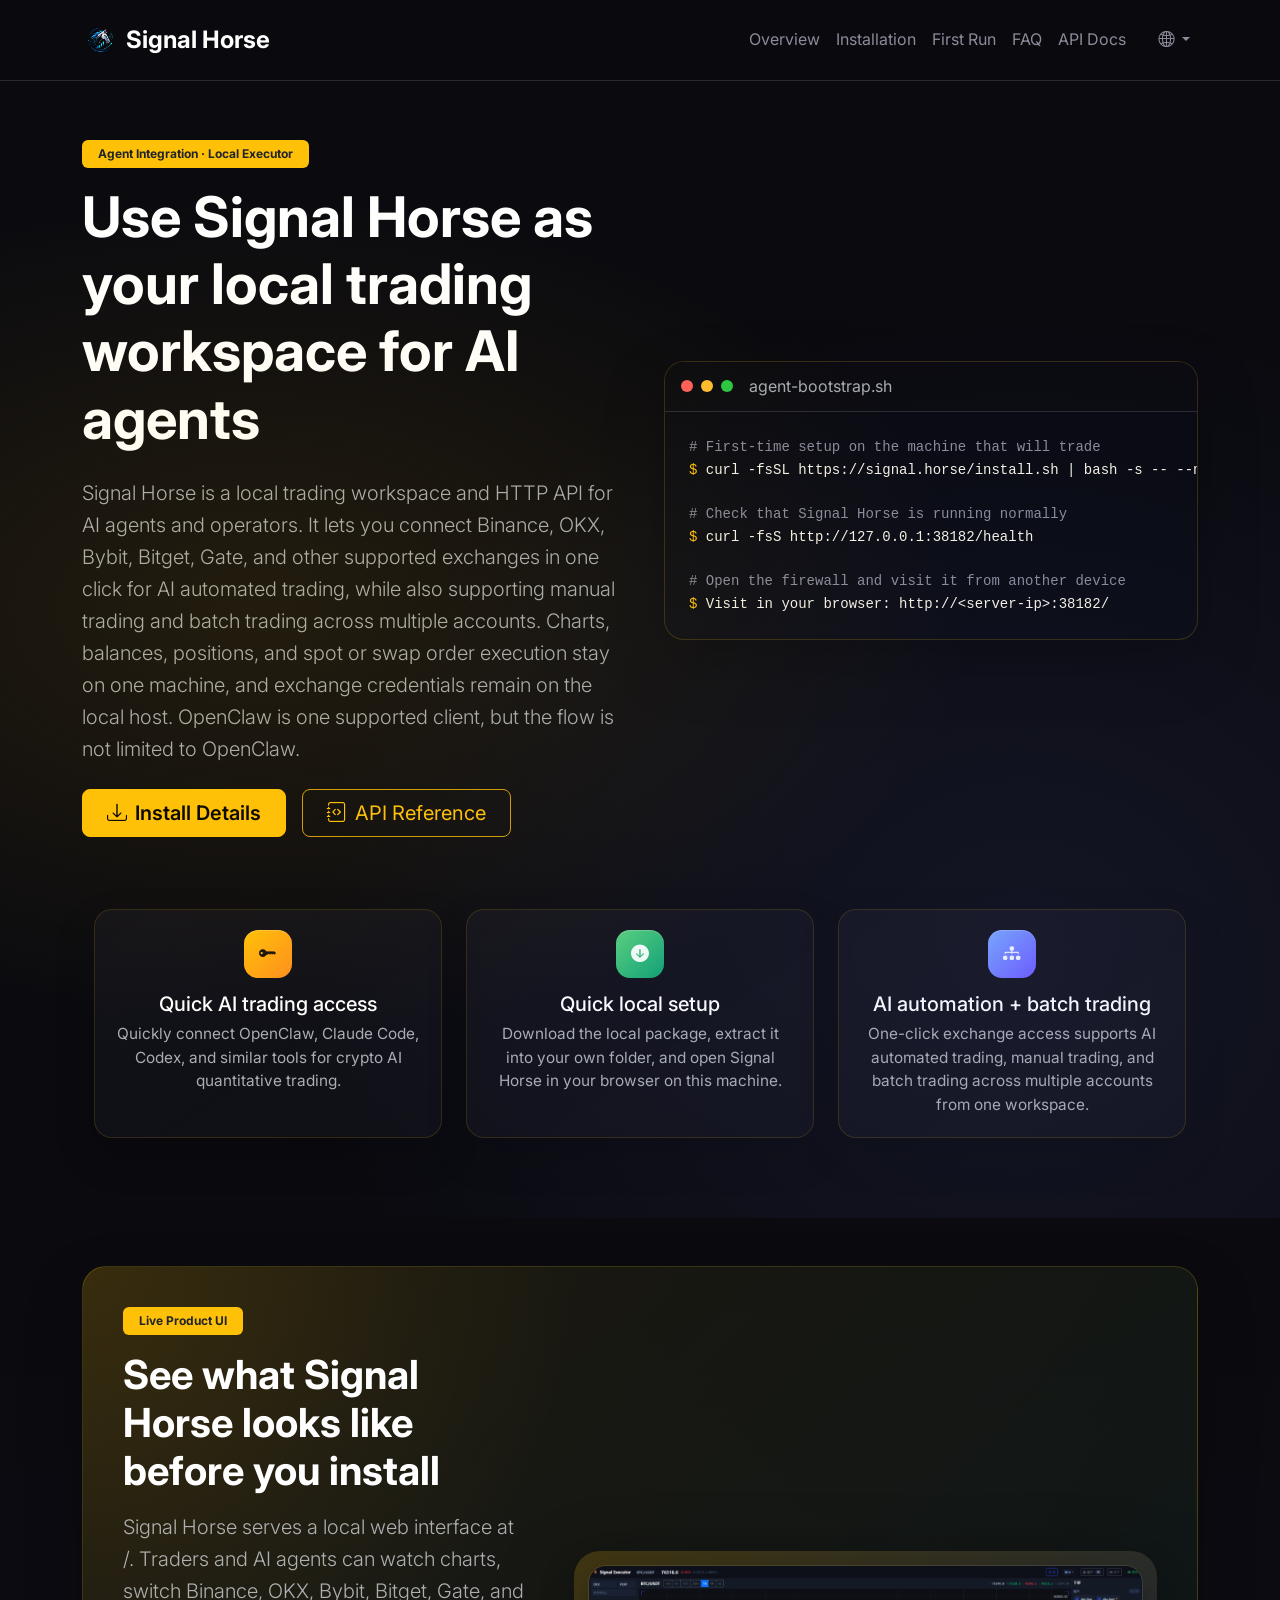
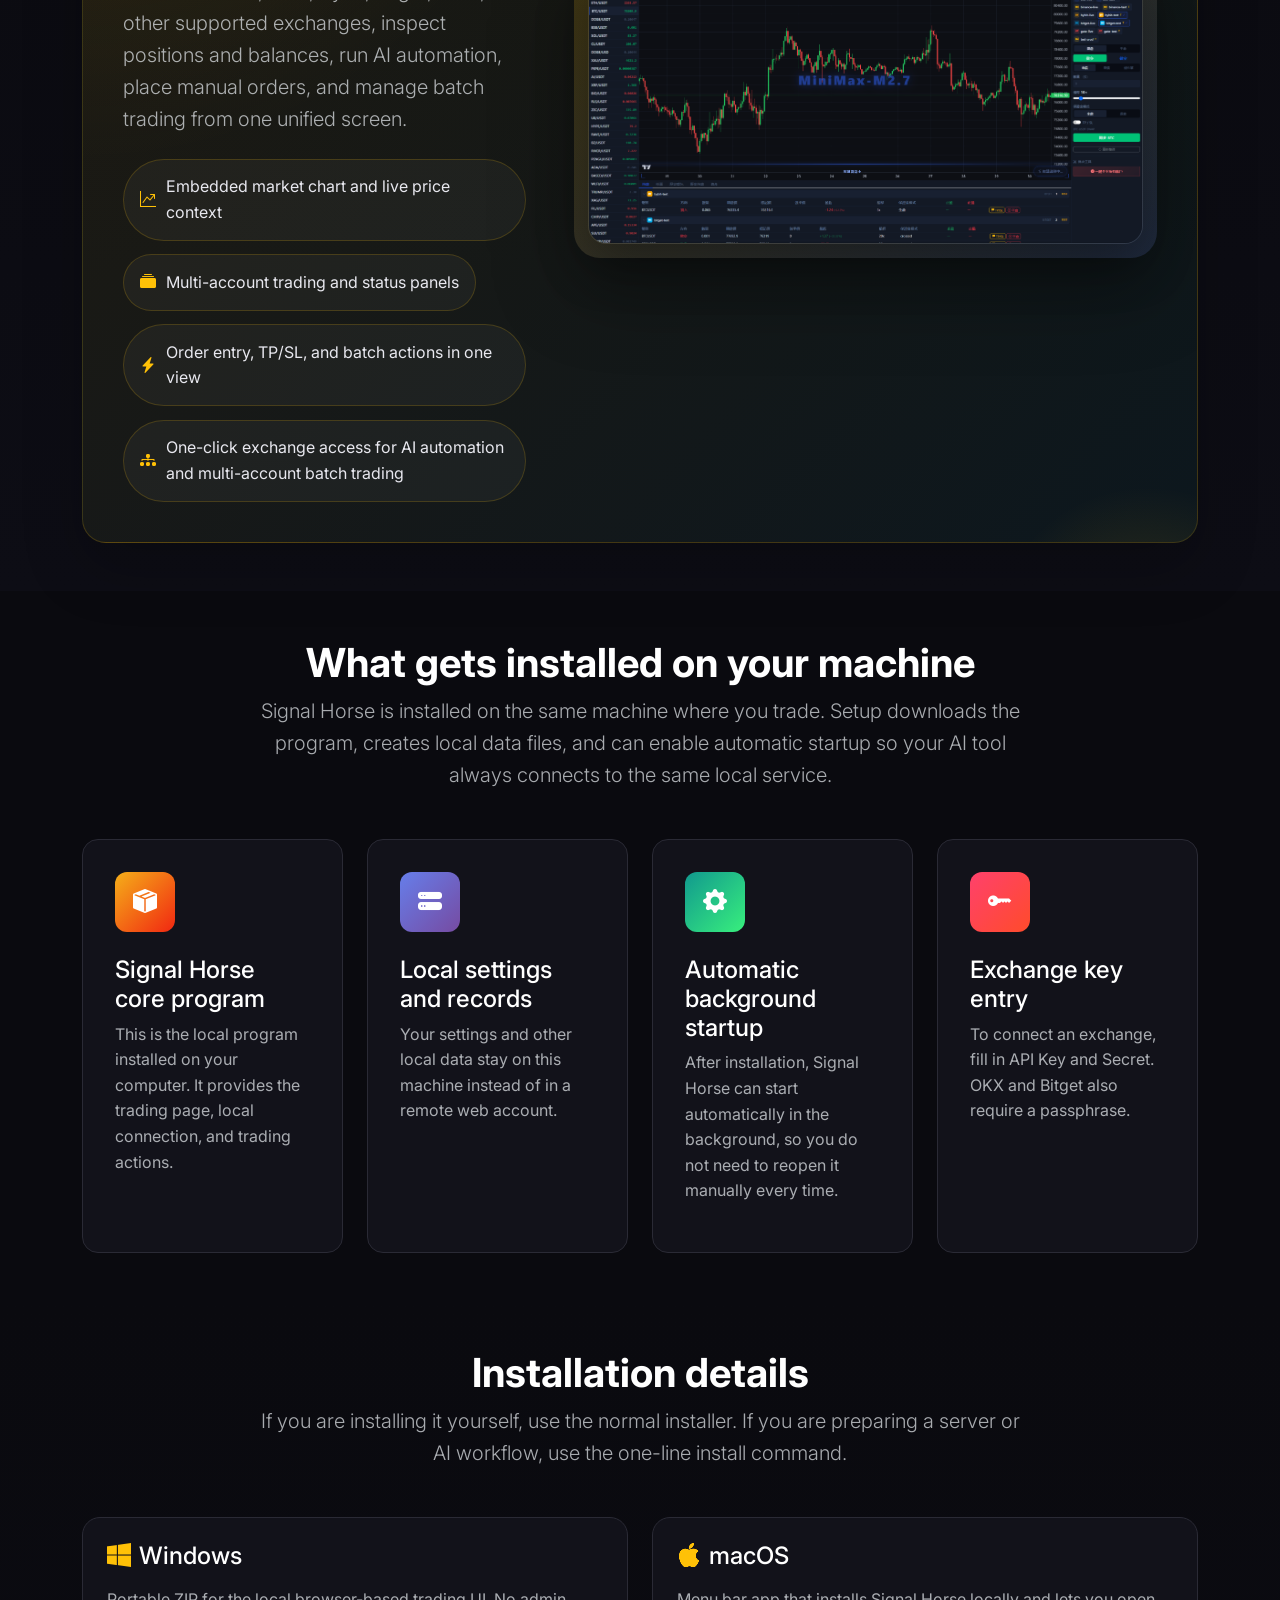
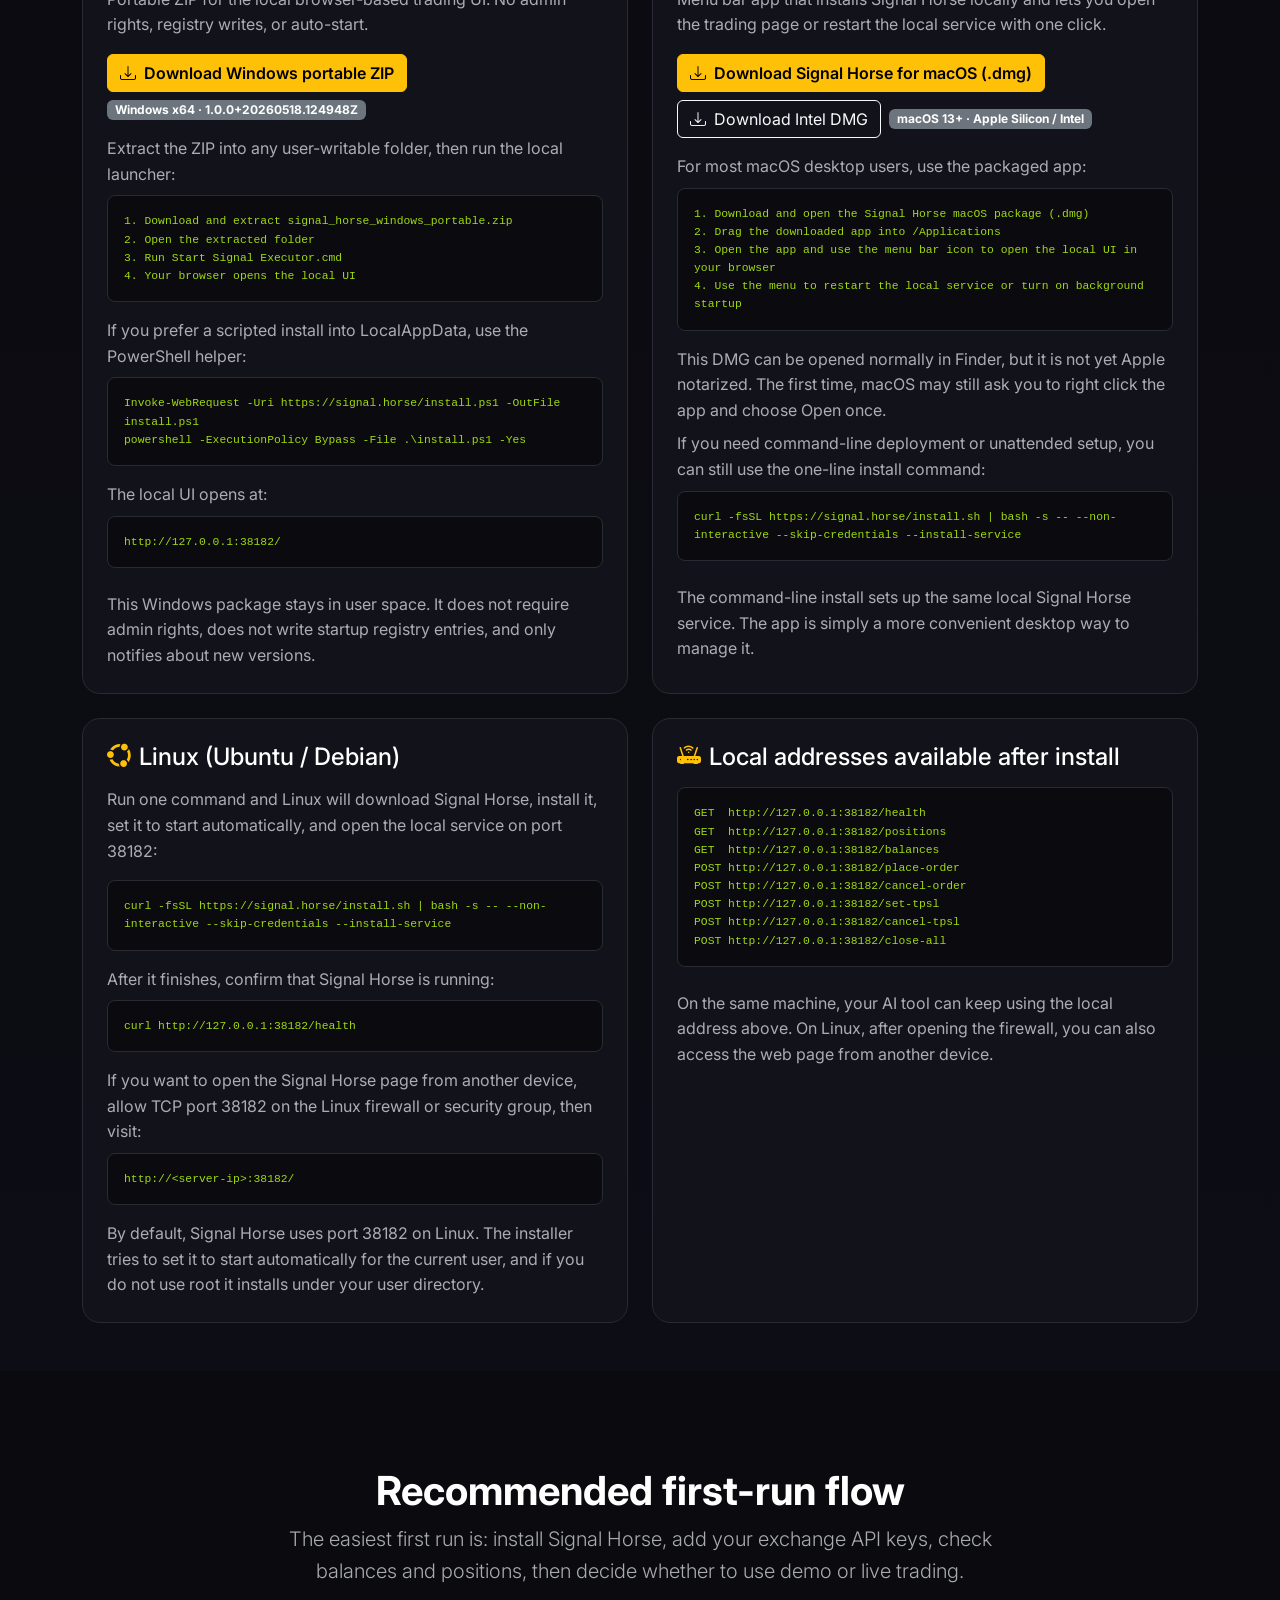
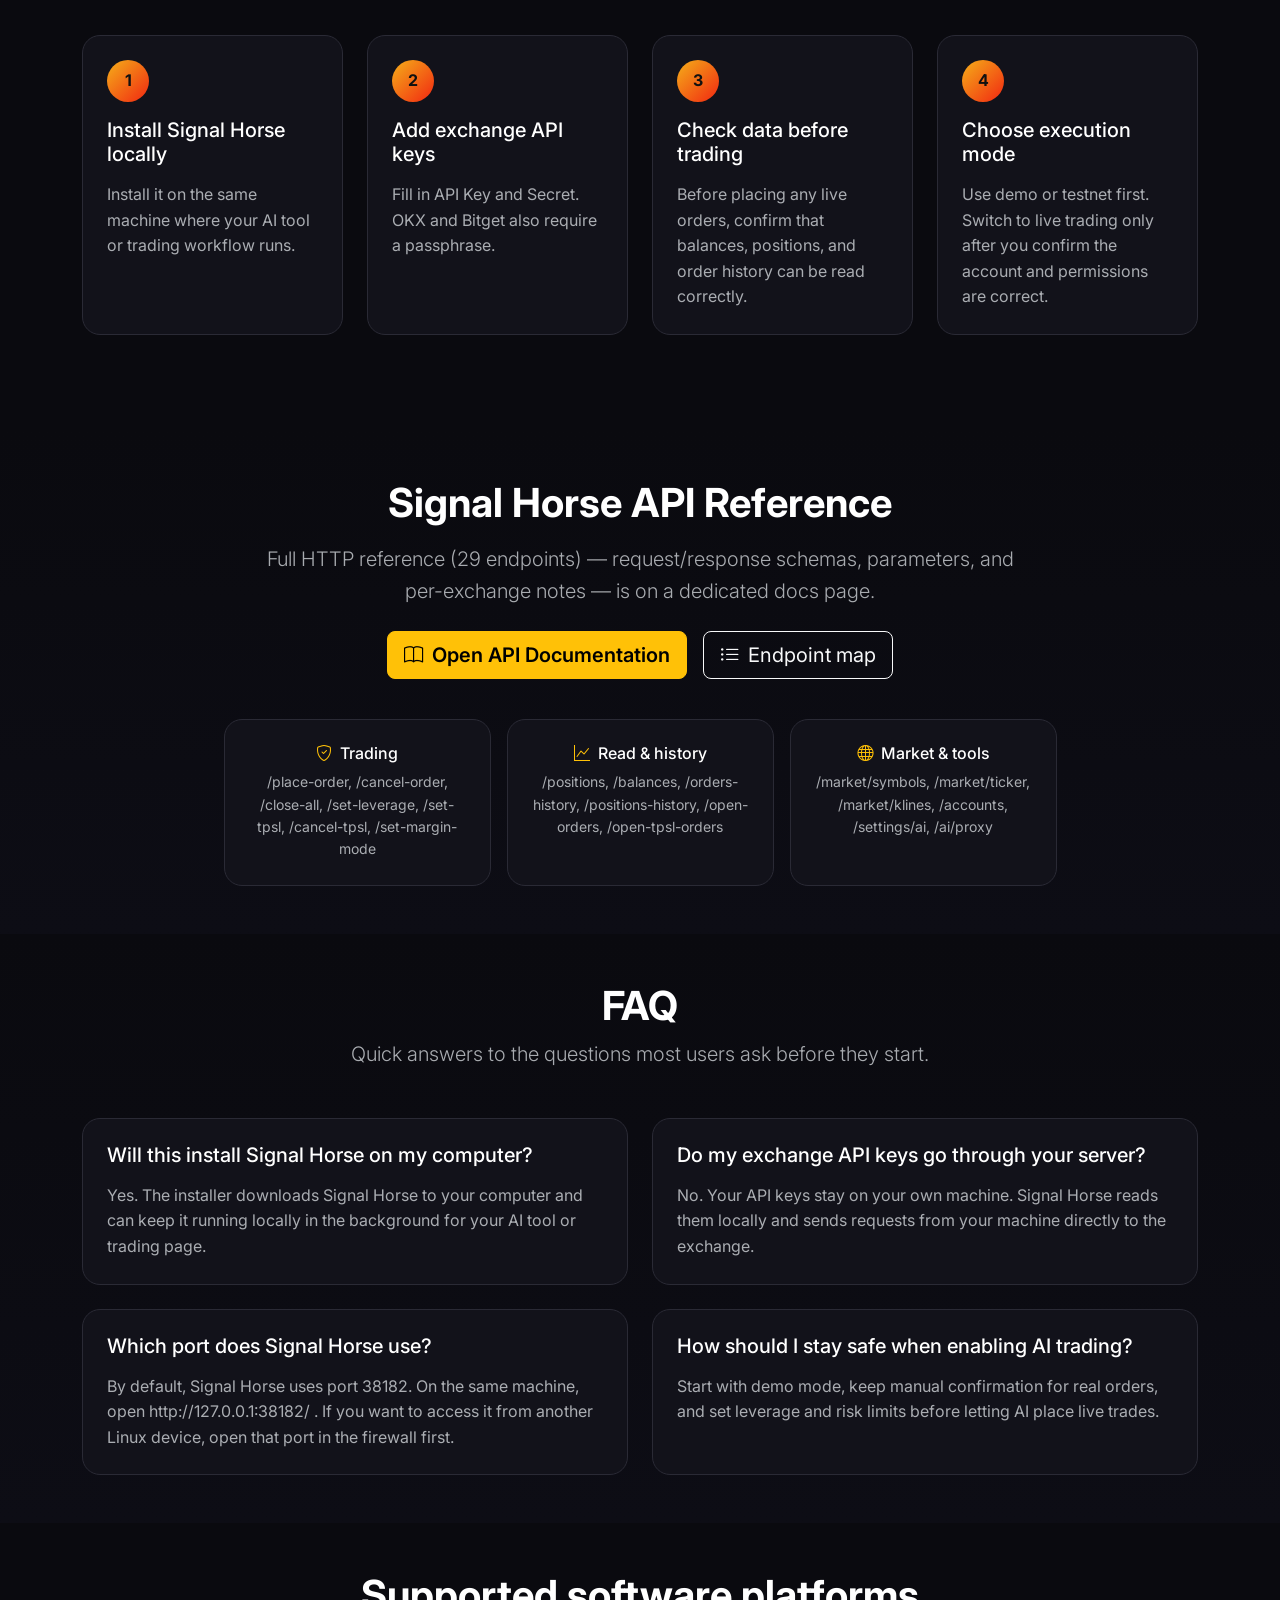
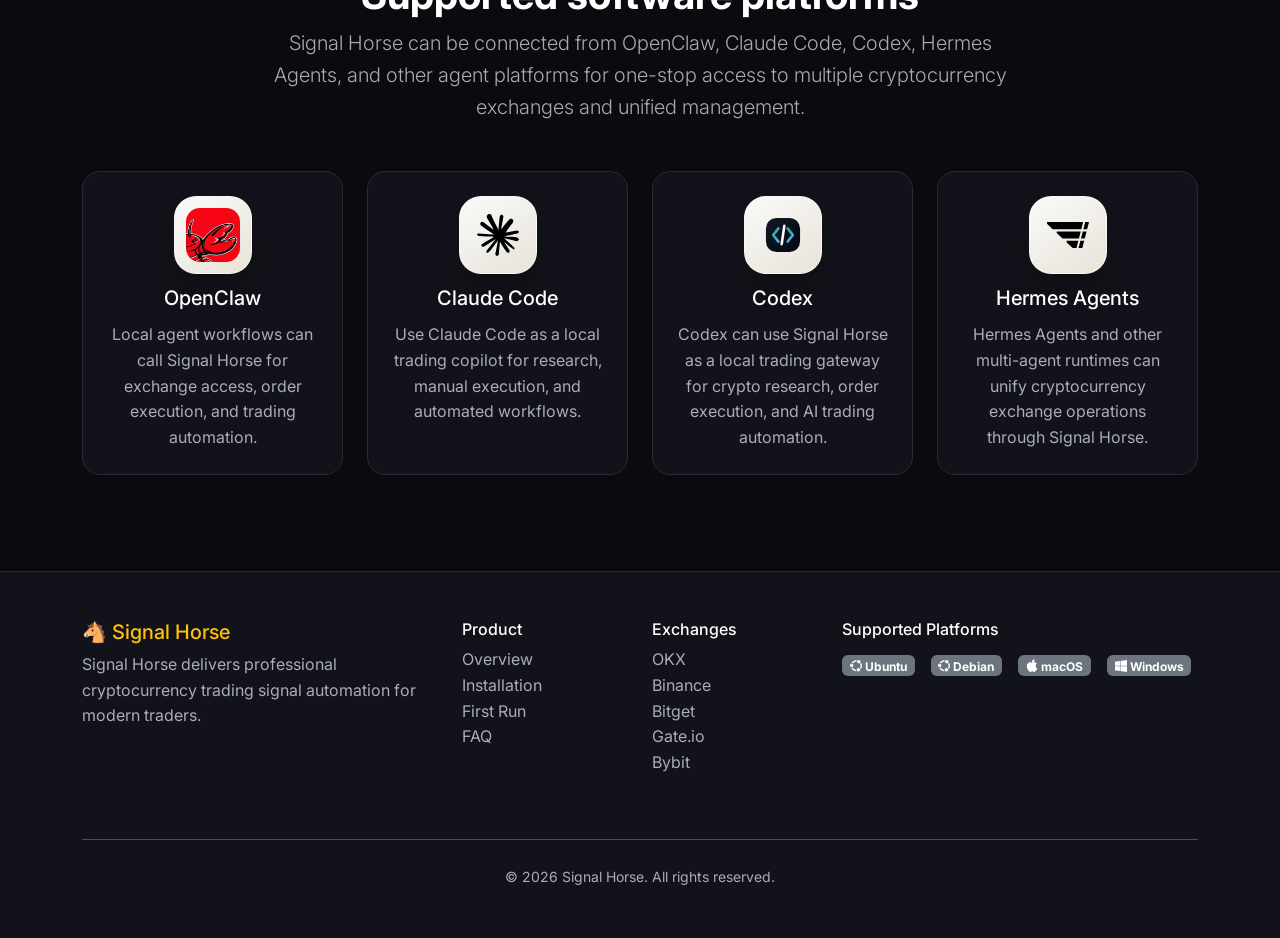
==== index.html @ d72edfc8 "Fix Windows portable launcher" ====
﻿<!DOCTYPE html>
<html lang="en" data-bs-theme="dark">
<head>
    <meta charset="UTF-8">
    <meta name="viewport" content="width=device-width, initial-scale=1.0">
    <title>Signal Horse - Local Agent Trading Setup</title>
    <meta name="description" content="Signal Horse is a high-performance platform for automated crypto trading signal execution and order routing.">
    <meta property="og:title" content="Signal Horse">
    <meta property="og:description" content="Automate trading signal execution across exchanges with speed, security, and control.">
    <meta property="og:type" content="website">
    <meta property="og:url" content="https://signal.horse/">
    <meta name="twitter:card" content="summary">
    <meta name="twitter:title" content="Signal Horse">
    <meta name="twitter:description" content="Automate trading signal execution across exchanges with speed, security, and control.">
    <link rel="canonical" href="https://signal.horse/">
    <link rel="icon" type="image/png" href="/static/img/logo_tr.png">
    
    <!-- Bootstrap 5 -->
    <link href="https://cdn.jsdelivr.net/npm/bootstrap@5.3.2/dist/css/bootstrap.min.css" rel="stylesheet">
    <!-- Bootstrap Icons -->
    <link href="https://cdn.jsdelivr.net/npm/bootstrap-icons@1.11.2/font/bootstrap-icons.css" rel="stylesheet">
    <!-- Google Fonts -->
    <link href="https://fonts.googleapis.com/css2?family=Inter:wght@300;400;500;600;700&display=swap" rel="stylesheet">
    <!-- Custom CSS -->
    <link href="/static/css/style.css?v=20260421-1" rel="stylesheet">
    
</head>
<body>
    <!-- Navigation -->
    <nav class="navbar navbar-expand-lg navbar-dark fixed-top">
        <div class="container">
            <a class="navbar-brand d-flex align-items-center" href="/">
                <img src="/static/img/logo_tr.png" alt="Signal Horse" height="36" class="me-2">
                <span class="fw-bold">Signal Horse</span>
            </a>
            
            <button class="navbar-toggler" type="button" data-bs-toggle="collapse" data-bs-target="#navbarNav">
                <span class="navbar-toggler-icon"></span>
            </button>
            
            <div class="collapse navbar-collapse" id="navbarNav">
                <ul class="navbar-nav ms-auto align-items-center">
                    <li class="nav-item">
                        <a class="nav-link" href="/#overview">Overview</a>
                    </li>
                    <li class="nav-item">
                        <a class="nav-link" href="/#install">Installation</a>
                    </li>
                    <li class="nav-item">
                        <a class="nav-link" href="/#flow">First Run</a>
                    </li>
                    <li class="nav-item">
                        <a class="nav-link" href="/#faq">FAQ</a>
                    </li>
                    <li class="nav-item">
                        <a class="nav-link" href="https://signal.horse/docs/">API Docs</a>
                    </li>
                    
                    <!-- Language Dropdown -->
                    <li class="nav-item dropdown ms-3">
                        <a class="nav-link dropdown-toggle" href="#" role="button" data-bs-toggle="dropdown">
                            <i class="bi bi-globe2"></i>
                        </a>
                        <ul class="dropdown-menu dropdown-menu-end">
                            <li>
                                <a class="dropdown-item active" href="/">English</a>
                            </li>
                            <li>
                                <a class="dropdown-item" href="/zh-hans/">简体中文</a>
                            </li>
                            <li>
                                <a class="dropdown-item" href="/zh-hant/">繁體中文</a>
                            </li>
                            <li>
                                <a class="dropdown-item" href="/de/">Deutsch</a>
                            </li>
                            <li>
                                <a class="dropdown-item" href="/fr/">Français</a>
                            </li>
                            <li>
                                <a class="dropdown-item" href="/it/">Italiano</a>
                            </li>
                            <li>
                                <a class="dropdown-item" href="/ja/">日本語</a>
                            </li>
                            <li>
                                <a class="dropdown-item" href="/es/">Español</a>
                            </li>
                            <li>
                                <a class="dropdown-item" href="/pt/">Português</a>
                            </li>
                        </ul>
                    </li>
                </ul>
            </div>
        </div>
    </nav>

    <!-- Main Content -->
    <main>
<section class="hero-section skill-guide-hero">
    <div class="hero-bg"></div>
    <div class="container">
        <div class="row align-items-center g-5">
            <div class="col-lg-6">
                <span class="badge bg-warning text-dark mb-3 px-3 py-2">Agent Integration · Local Executor</span>
                <h1 class="display-4 fw-bold mb-4">Use Signal Horse as your local trading workspace for AI agents</h1>
                <p class="lead text-muted mb-4">Signal Horse is a local trading workspace and HTTP API for AI agents and operators. It lets you connect Binance, OKX, Bybit, Bitget, Gate, and other supported exchanges in one click for AI automated trading, while also supporting manual trading and batch trading across multiple accounts. Charts, balances, positions, and spot or swap order execution stay on one machine, and exchange credentials remain on the local host. OpenClaw is one supported client, but the flow is not limited to OpenClaw.</p>
                <div class="d-flex gap-3 flex-wrap mb-4">
                    <a href="#install" class="btn btn-warning btn-lg px-4">
                        <i class="bi bi-download me-2"></i>Install Details
                    </a>
                    <a href="#api-reference" class="btn btn-outline-warning btn-lg px-4">
                        <i class="bi bi-journal-code me-2"></i>API Reference
                    </a>
                </div>
            </div>
            <div class="col-lg-6">
                <div class="hero-terminal">
                    <div class="code-header">
                        <span class="dot red"></span>
                        <span class="dot yellow"></span>
                        <span class="dot green"></span>
                        <span class="ms-2 text-muted">agent-bootstrap.sh</span>
                    </div>
                                        <pre class="code-content mb-0"><code><span class="terminal-comment"># First-time setup on the machine that will trade</span>
<span class="terminal-prompt">$</span> curl -fsSL https://signal.horse/install.sh | bash -s -- --non-interactive --skip-credentials --install-service

<span class="terminal-comment"># Check that Signal Horse is running normally</span>
<span class="terminal-prompt">$</span> curl -fsS http://127.0.0.1:38182/health

<span class="terminal-comment"># Open the firewall and visit it from another device</span>
<span class="terminal-prompt">$</span> Visit in your browser: http://&lt;server-ip&gt;:38182/</code></pre>
                </div>
            </div>
        </div>
        <div class="hero-highlights-row row justify-content-center g-3 g-xl-4 mt-4">
            <div class="col-md-6 col-lg-4 d-flex">
                <div class="hero-highlight">
                    <div class="hero-highlight-icon hero-highlight-icon--key" aria-hidden="true">
                        <i class="bi bi-key-fill"></i>
                    </div>
                    <div class="hero-highlight-body">
                        <h5>Quick AI trading access</h5>
                        <p class="text-muted">Quickly connect OpenClaw, Claude Code, Codex, and similar tools for crypto AI quantitative trading.</p>
                    </div>
                </div>
            </div>
            <div class="col-md-6 col-lg-4 d-flex">
                <div class="hero-highlight">
                    <div class="hero-highlight-icon hero-highlight-icon--install" aria-hidden="true">
                        <i class="bi bi-arrow-down-circle-fill"></i>
                    </div>
                    <div class="hero-highlight-body">
                        <h5>Quick local setup</h5>
                        <p class="text-muted">Download the local package, extract it into your own folder, and open Signal Horse in your browser on this machine.</p>
                    </div>
                </div>
            </div>
            <div class="col-md-6 col-lg-4 d-flex">
                <div class="hero-highlight">
                    <div class="hero-highlight-icon hero-highlight-icon--automation" aria-hidden="true">
                        <i class="bi bi-diagram-3-fill"></i>
                    </div>
                    <div class="hero-highlight-body">
                        <h5>AI automation + batch trading</h5>
                        <p class="text-muted">One-click exchange access supports AI automated trading, manual trading, and batch trading across multiple accounts from one workspace.</p>
                    </div>
                </div>
            </div>
        </div>
    </div>
</section>

<section id="product-ui" class="py-5 bg-dark-gradient">
    <div class="container">
        <div class="skill-spotlight ui-showcase">
            <div class="row align-items-center g-4 g-lg-5">
                <div class="col-lg-5">
                    <span class="badge bg-warning text-dark mb-3 px-3 py-2">Live Product UI</span>
                    <h2 class="display-6 fw-bold mb-3">See what Signal Horse looks like before you install</h2>
                    <p class="lead text-muted mb-4">Signal Horse serves a local web interface at /. Traders and AI agents can watch charts, switch Binance, OKX, Bybit, Bitget, Gate, and other supported exchanges, inspect positions and balances, run AI automation, place manual orders, and manage batch trading from one unified screen.</p>
                    <div class="ui-showcase-metrics">
                        <div class="ui-showcase-chip">
                            <i class="bi bi-graph-up-arrow"></i>
                            <span>Embedded market chart and live price context</span>
                        </div>
                        <div class="ui-showcase-chip">
                            <i class="bi bi-collection-fill"></i>
                            <span>Multi-account trading and status panels</span>
                        </div>
                        <div class="ui-showcase-chip">
                            <i class="bi bi-lightning-charge-fill"></i>
                            <span>Order entry, TP/SL, and batch actions in one view</span>
                        </div>
                        <div class="ui-showcase-chip">
                            <i class="bi bi-diagram-3-fill"></i>
                            <span>One-click exchange access for AI automation and multi-account batch trading</span>
                        </div>
                    </div>
                </div>
                <div class="col-lg-7">
                    <div class="ui-showcase-frame">
                        <img
                            src="/static/img/signal-executor-ui-demo.png"
                            alt="Signal Horse trading UI screenshot"
                            class="img-fluid ui-showcase-image"
                            loading="lazy"
                        >
                    </div>
                </div>
            </div>
        </div>
    </div>
</section>

<section id="overview" class="py-5">
    <div class="container">
        <div class="text-center mb-5">
            <h2 class="display-6 fw-bold">What gets installed on your machine</h2>
            <p class="lead text-muted section-lead">Signal Horse is installed on the same machine where you trade. Setup downloads the program, creates local data files, and can enable automatic startup so your AI tool always connects to the same local service.</p>
        </div>
        <div class="row g-4">
            <div class="col-md-6 col-xl-3">
                <div class="feature-card h-100">
                    <div class="feature-icon bg-gradient-warning">
                        <i class="bi bi-box-seam-fill"></i>
                    </div>
                    <h4>Signal Horse core program</h4>
                    <p class="text-muted">This is the local program installed on your computer. It provides the trading page, local connection, and trading actions.</p>
                </div>
            </div>
            <div class="col-md-6 col-xl-3">
                <div class="feature-card h-100">
                    <div class="feature-icon bg-gradient-info">
                        <i class="bi bi-hdd-stack-fill"></i>
                    </div>
                    <h4>Local settings and records</h4>
                    <p class="text-muted">Your settings and other local data stay on this machine instead of in a remote web account.</p>
                </div>
            </div>
            <div class="col-md-6 col-xl-3">
                <div class="feature-card h-100">
                    <div class="feature-icon bg-gradient-success">
                        <i class="bi bi-gear-fill"></i>
                    </div>
                    <h4>Automatic background startup</h4>
                    <p class="text-muted">After installation, Signal Horse can start automatically in the background, so you do not need to reopen it manually every time.</p>
                </div>
            </div>
            <div class="col-md-6 col-xl-3">
                <div class="feature-card h-100">
                    <div class="feature-icon bg-gradient-danger">
                        <i class="bi bi-key-fill"></i>
                    </div>
                    <h4>Exchange key entry</h4>
                    <p class="text-muted">To connect an exchange, fill in API Key and Secret. OKX and Bitget also require a passphrase.</p>
                </div>
            </div>
        </div>
    </div>
</section>

<section id="install" class="py-5 bg-dark-gradient">
    <div class="container">
        <div class="text-center mb-5">
            <h2 class="display-6 fw-bold">Installation details</h2>
            <p class="lead text-muted section-lead">If you are installing it yourself, use the normal installer. If you are preparing a server or AI workflow, use the one-line install command.</p>
        </div>
        <div class="row g-4">
            <div class="col-lg-6">
                <div class="install-platform-card h-100">
                    <h4><i class="bi bi-windows text-warning me-2"></i>Windows</h4>
                    <p class="text-muted">Portable ZIP for the local browser-based trading UI. No admin rights, registry writes, or auto-start.</p>
                    <div class="d-flex gap-2 flex-wrap mb-3">
                        <a href="https://signal.horse/releases/latest/signal_horse_windows_portable.zip" class="btn btn-warning"><i class="bi bi-download me-2"></i>Download Windows portable ZIP</a>
                        <span class="badge bg-secondary align-self-center">Windows x64 · 1.0.0+20260518.124948Z</span>
                    </div>
                    <p class="text-muted mb-2">Extract the ZIP into any user-writable folder, then run the local launcher:</p>
                    <div class="code-block mb-3">
                        <pre class="mb-0 guide-code">1. Download and extract signal_horse_windows_portable.zip
2. Open the extracted folder
3. Run Start Signal Executor.cmd
4. Your browser opens the local UI</pre>
                    </div>
                    <p class="text-muted mb-2">If you prefer a scripted install into LocalAppData, use the PowerShell helper:</p>
                    <div class="code-block mb-3">
                        <pre class="mb-0 guide-code">Invoke-WebRequest -Uri https://signal.horse/install.ps1 -OutFile install.ps1
powershell -ExecutionPolicy Bypass -File .\install.ps1 -Yes</pre>
                    </div>
                    <p class="text-muted mb-2">The local UI opens at:</p>
                    <div class="code-block mb-4">
                        <pre class="mb-0 guide-code">http://127.0.0.1:38182/</pre>
                    </div>
                    <p class="text-muted mb-0">This Windows package stays in user space. It does not require admin rights, does not write startup registry entries, and only notifies about new versions.</p>
                </div>
            </div>
            <div class="col-lg-6">
                <div class="install-platform-card h-100">
                    <h4><i class="bi bi-apple text-warning me-2"></i>macOS</h4>
                    <p class="text-muted">Menu bar app that installs Signal Horse locally and lets you open the trading page or restart the local service with one click.</p>
                    <div class="d-flex gap-2 flex-wrap mb-3">
                        <a href="https://signal.horse/releases/latest/signal_executor_darwin_arm64.dmg" class="btn btn-warning"><i class="bi bi-download me-2"></i>Download Signal Horse for macOS (.dmg)</a>
                        <a href="https://signal.horse/releases/latest/signal_executor_darwin_amd64.dmg" class="btn btn-outline-light"><i class="bi bi-download me-2"></i>Download Intel DMG</a>
                        <span class="badge bg-secondary align-self-center">macOS 13+ · Apple Silicon / Intel</span>
                    </div>
                    <p class="text-muted mb-2">For most macOS desktop users, use the packaged app:</p>
                    <div class="code-block mb-3">
                        <pre class="mb-0 guide-code">1. Download and open the Signal Horse macOS package (.dmg)
2. Drag the downloaded app into /Applications
3. Open the app and use the menu bar icon to open the local UI in your browser
4. Use the menu to restart the local service or turn on background startup</pre>
                    </div>
                    <p class="text-muted mb-2">This DMG can be opened normally in Finder, but it is not yet Apple notarized. The first time, macOS may still ask you to right click the app and choose Open once.</p>
                    <p class="text-muted mb-2">If you need command-line deployment or unattended setup, you can still use the one-line install command:</p>
                    <div class="code-block mb-4">
                        <pre class="mb-0 guide-code">curl -fsSL https://signal.horse/install.sh | bash -s -- --non-interactive --skip-credentials --install-service</pre>
                    </div>
                    <p class="text-muted mb-0">The command-line install sets up the same local Signal Horse service. The app is simply a more convenient desktop way to manage it.</p>
                </div>
            </div>
            <div class="col-lg-6">
                <div class="install-platform-card h-100">
                    <h4><i class="bi bi-ubuntu text-warning me-2"></i>Linux (Ubuntu / Debian)</h4>
                    <p class="text-muted">Run one command and Linux will download Signal Horse, install it, set it to start automatically, and open the local service on port 38182:</p>
                    <div class="code-block mb-3">
                        <pre class="mb-0 guide-code">curl -fsSL https://signal.horse/install.sh | bash -s -- --non-interactive --skip-credentials --install-service</pre>
                    </div>
                    <p class="text-muted mb-2">After it finishes, confirm that Signal Horse is running:</p>
                    <div class="code-block mb-3">
                        <pre class="mb-0 guide-code">curl http://127.0.0.1:38182/health</pre>
                    </div>
                    <p class="text-muted mb-2">If you want to open the Signal Horse page from another device, allow TCP port 38182 on the Linux firewall or security group, then visit:</p>
                    <div class="code-block mb-3">
                        <pre class="mb-0 guide-code">http://&lt;server-ip&gt;:38182/</pre>
                    </div>
                    <p class="text-muted mb-0">By default, Signal Horse uses port 38182 on Linux. The installer tries to set it to start automatically for the current user, and if you do not use root it installs under your user directory.</p>
                </div>
            </div>
            <div class="col-lg-6">
                <div class="install-platform-card h-100">
                    <h4><i class="bi bi-router-fill text-warning me-2"></i>Local addresses available after install</h4>
                    <div class="code-block mb-4">
                        <pre class="mb-0 guide-code">GET  http://127.0.0.1:38182/health
GET  http://127.0.0.1:38182/positions
GET  http://127.0.0.1:38182/balances
POST http://127.0.0.1:38182/place-order
POST http://127.0.0.1:38182/cancel-order
POST http://127.0.0.1:38182/set-tpsl
POST http://127.0.0.1:38182/cancel-tpsl
POST http://127.0.0.1:38182/close-all</pre>
                    </div>
                    <p class="text-muted mb-0">On the same machine, your AI tool can keep using the local address above. On Linux, after opening the firewall, you can also access the web page from another device.</p>
                </div>
            </div>
        </div>
    </div>
</section>

<section id="flow" class="py-5 my-5">
    <div class="container">
        <div class="text-center mb-5">
            <h2 class="display-6 fw-bold">Recommended first-run flow</h2>
            <p class="lead text-muted section-lead">The easiest first run is: install Signal Horse, add your exchange API keys, check balances and positions, then decide whether to use demo or live trading.</p>
        </div>
        <div class="row g-4">
            <div class="col-md-6 col-xl-3">
                <div class="step-card h-100">
                    <div class="step-number">1</div>
                    <h5>Install Signal Horse locally</h5>
                    <p class="text-muted">Install it on the same machine where your AI tool or trading workflow runs.</p>
                </div>
            </div>
            <div class="col-md-6 col-xl-3">
                <div class="step-card h-100">
                    <div class="step-number">2</div>
                    <h5>Add exchange API keys</h5>
                    <p class="text-muted">Fill in API Key and Secret. OKX and Bitget also require a passphrase.</p>
                </div>
            </div>
            <div class="col-md-6 col-xl-3">
                <div class="step-card h-100">
                    <div class="step-number">3</div>
                    <h5>Check data before trading</h5>
                    <p class="text-muted">Before placing any live orders, confirm that balances, positions, and order history can be read correctly.</p>
                </div>
            </div>
            <div class="col-md-6 col-xl-3">
                <div class="step-card h-100">
                    <div class="step-number">4</div>
                    <h5>Choose execution mode</h5>
                    <p class="text-muted">Use demo or testnet first. Switch to live trading only after you confirm the account and permissions are correct.</p>
                </div>
            </div>
        </div>
    </div>
</section>

<section id="api-reference" class="py-5 bg-dark-gradient">
    <div class="container">
        <div class="text-center">
            <h2 class="display-6 fw-bold">Signal Horse API Reference</h2>
            <p class="lead text-muted section-lead mt-3">Full HTTP reference (29 endpoints) — request/response schemas, parameters, and per-exchange notes — is on a dedicated docs page.</p>
            <div class="d-flex gap-3 justify-content-center flex-wrap mt-4">
                <a href="https://signal.horse/docs/" class="btn btn-warning btn-lg"><i class="bi bi-book me-2"></i>Open API Documentation</a>
                <a href="https://signal.horse/docs/#api-reference" class="btn btn-outline-light btn-lg"><i class="bi bi-list-ul me-2"></i>Endpoint map</a>
            </div>
            <div class="row g-3 justify-content-center mt-4">
                <div class="col-md-4 col-lg-3">
                    <div class="step-card h-100">
                        <h6 class="mb-2"><i class="bi bi-shield-check text-warning me-2"></i>Trading</h6>
                        <p class="text-muted small mb-0">/place-order, /cancel-order, /close-all, /set-leverage, /set-tpsl, /cancel-tpsl, /set-margin-mode</p>
                    </div>
                </div>
                <div class="col-md-4 col-lg-3">
                    <div class="step-card h-100">
                        <h6 class="mb-2"><i class="bi bi-graph-up text-warning me-2"></i>Read &amp; history</h6>
                        <p class="text-muted small mb-0">/positions, /balances, /orders-history, /positions-history, /open-orders, /open-tpsl-orders</p>
                    </div>
                </div>
                <div class="col-md-4 col-lg-3">
                    <div class="step-card h-100">
                        <h6 class="mb-2"><i class="bi bi-globe text-warning me-2"></i>Market &amp; tools</h6>
                        <p class="text-muted small mb-0">/market/symbols, /market/ticker, /market/klines, /accounts, /settings/ai, /ai/proxy</p>
                    </div>
                </div>
            </div>
        </div>
    </div>
</section>

<section id="faq" class="py-5 bg-dark-gradient">
    <div class="container">
        <div class="text-center mb-5">
            <h2 class="display-6 fw-bold">FAQ</h2>
            <p class="lead text-muted section-lead">Quick answers to the questions most users ask before they start.</p>
        </div>
        <div class="row g-4">
            <div class="col-lg-6">
                <div class="faq-card h-100">
                    <h5>Will this install Signal Horse on my computer?</h5>
                    <p class="text-muted">Yes. The installer downloads Signal Horse to your computer and can keep it running locally in the background for your AI tool or trading page.</p>
                </div>
            </div>
            <div class="col-lg-6">
                <div class="faq-card h-100">
                    <h5>Do my exchange API keys go through your server?</h5>
                    <p class="text-muted">No. Your API keys stay on your own machine. Signal Horse reads them locally and sends requests from your machine directly to the exchange.</p>
                </div>
            </div>
            <div class="col-lg-6">
                <div class="faq-card h-100">
                    <h5>Which port does Signal Horse use?</h5>
                    <p class="text-muted">By default, Signal Horse uses port 38182. On the same machine, open http://127.0.0.1:38182/ . If you want to access it from another Linux device, open that port in the firewall first.</p>
                </div>
            </div>
            <div class="col-lg-6">
                <div class="faq-card h-100">
                    <h5>How should I stay safe when enabling AI trading?</h5>
                    <p class="text-muted">Start with demo mode, keep manual confirmation for real orders, and set leverage and risk limits before letting AI place live trades.</p>
                </div>
            </div>
        </div>
    </div>
</section>

<section id="software-platforms" class="py-5">
    <div class="container">
        <div class="text-center mb-5">
            <h2 class="display-6 fw-bold">Supported software platforms</h2>
            <p class="lead text-muted section-lead">Signal Horse can be connected from OpenClaw, Claude Code, Codex, Hermes Agents, and other agent platforms for one-stop access to multiple cryptocurrency exchanges and unified management.</p>
        </div>
        <div class="row g-4">
            <div class="col-md-6 col-lg-3">
                <div class="step-card h-100 text-center software-platform-card">
                    <div class="platform-logo-badge" aria-hidden="true">
                        <img src="/static/img/platforms/openclaw.png" alt="OpenClaw" class="platform-logo-image platform-logo-image--openclaw">
                    </div>
                    <h5 class="mb-2">OpenClaw</h5>
                    <p class="text-muted mb-0">Local agent workflows can call Signal Horse for exchange access, order execution, and trading automation.</p>
                </div>
            </div>
            <div class="col-md-6 col-lg-3">
                <div class="step-card h-100 text-center software-platform-card">
                    <div class="platform-logo-badge" aria-hidden="true">
                        <img src="/static/img/platforms/claude-code.svg" alt="Claude Code" class="platform-logo-image">
                    </div>
                    <h5 class="mb-2">Claude Code</h5>
                    <p class="text-muted mb-0">Use Claude Code as a local trading copilot for research, manual execution, and automated workflows.</p>
                </div>
            </div>
            <div class="col-md-6 col-lg-3">
                <div class="step-card h-100 text-center software-platform-card">
                    <div class="platform-logo-badge" aria-hidden="true">
                        <img src="/static/img/platforms/codex.svg" alt="Codex" class="platform-logo-image">
                    </div>
                    <h5 class="mb-2">Codex</h5>
                    <p class="text-muted mb-0">Codex can use Signal Horse as a local trading gateway for crypto research, order execution, and AI trading automation.</p>
                </div>
            </div>
            <div class="col-md-6 col-lg-3">
                <div class="step-card h-100 text-center software-platform-card">
                    <div class="platform-logo-badge" aria-hidden="true">
                        <img src="/static/img/platforms/hermes-agents.svg" alt="Hermes Agents" class="platform-logo-image">
                    </div>
                    <h5 class="mb-2">Hermes Agents</h5>
                    <p class="text-muted mb-0">Hermes Agents and other multi-agent runtimes can unify cryptocurrency exchange operations through Signal Horse.</p>
                </div>
            </div>
        </div>
    </div>
</section>
    </main>

    <!-- Footer -->
    <footer class="footer py-5 mt-5">
        <div class="container">
            <div class="row">
                <div class="col-md-4 mb-4">
                    <h5 class="text-warning"><span aria-hidden="true">🐴</span> Signal Horse</h5>
                    <p class="text-muted">Signal Horse delivers professional cryptocurrency trading signal automation for modern traders.</p>
                </div>
                <div class="col-md-2 mb-4">
                    <h6>Product</h6>
                    <ul class="list-unstyled">
                        <li><a href="/#overview" class="text-muted">Overview</a></li>
                        <li><a href="/#install" class="text-muted">Installation</a></li>
                        <li><a href="/#flow" class="text-muted">First Run</a></li>
                        <li><a href="/#faq" class="text-muted">FAQ</a></li>
                    </ul>
                </div>
                <div class="col-md-2 mb-4">
                    <h6>Exchanges</h6>
                    <ul class="list-unstyled">
                        <li><a href="#" class="text-muted">OKX</a></li>
                        <li><a href="#" class="text-muted">Binance</a></li>
                        <li><a href="#" class="text-muted">Bitget</a></li>
                        <li><a href="#" class="text-muted">Gate.io</a></li>
                        <li><a href="#" class="text-muted">Bybit</a></li>
                    </ul>
                </div>
                <div class="col-md-4 mb-4">
                    <h6>Supported Platforms</h6>
                    <div class="d-flex gap-3 mt-3">
                        <span class="badge bg-secondary"><i class="bi bi-ubuntu"></i> Ubuntu</span>
                        <span class="badge bg-secondary"><i class="bi bi-ubuntu"></i> Debian</span>
                        <span class="badge bg-secondary"><i class="bi bi-apple"></i> macOS</span>
                        <span class="badge bg-secondary"><i class="bi bi-windows"></i> Windows</span>
                    </div>
                </div>
            </div>
            <hr class="my-4">
            <div class="text-center text-muted">
                <small>&copy; 2026 Signal Horse. All rights reserved.</small>
            </div>
        </div>
    </footer>

    <!-- Bootstrap JS -->
    <script src="https://cdn.jsdelivr.net/npm/bootstrap@5.3.2/dist/js/bootstrap.bundle.min.js"></script>
    <!-- Custom JS (cache busted) -->
    <script src="/static/js/main.js?v=20260421-1"></script>
    
</body>
</html>
---- static/css/style.css ----
:root {
    --primary-color: #ffc107;
    --primary-hover: #ffca2c;
    --bg-dark: #0a0a0f;
    --bg-card: #12121a;
    --bg-card-hover: #1a1a25;
    --border-color: #2a2a35;
    --text-primary: #ffffff;
    --text-secondary: #8b8b9a;
    --gradient-1: linear-gradient(135deg, #667eea 0%, #764ba2 100%);
    --gradient-2: linear-gradient(135deg, #f093fb 0%, #f5576c 100%);
    --gradient-warning: linear-gradient(135deg, #f5af19 0%, #f12711 100%);
    --gradient-info: linear-gradient(135deg, #667eea 0%, #764ba2 100%);
    --gradient-success: linear-gradient(135deg, #11998e 0%, #38ef7d 100%);
    --gradient-purple: linear-gradient(135deg, #7f00ff 0%, #e100ff 100%);
    --gradient-danger: linear-gradient(135deg, #ff416c 0%, #ff4b2b 100%);
    --gradient-teal: linear-gradient(135deg, #11998e 0%, #38ef7d 100%);
}

* {
    margin: 0;
    padding: 0;
    box-sizing: border-box;
}

body {
    font-family: 'Inter', -apple-system, BlinkMacSystemFont, sans-serif;
    background-color: var(--bg-dark);
    color: var(--text-primary);
    line-height: 1.6;
}

/* Navbar */
.navbar {
    background: rgba(10, 10, 15, 0.95);
    backdrop-filter: blur(10px);
    border-bottom: 1px solid var(--border-color);
    padding: 1rem 0;
}

.navbar-brand {
    font-size: 1.5rem;
}

.nav-link {
    color: var(--text-secondary) !important;
    transition: color 0.3s;
}

.nav-link:hover {
    color: var(--primary-color) !important;
}

/* Hero Section */
.hero-section {
    position: relative;
    min-height: 100vh;
    display: flex;
    align-items: center;
    overflow: hidden;
    padding-top: 80px;
}

.skill-guide-hero {
    min-height: auto;
    padding-top: 140px;
    padding-bottom: 80px;
}

.hero-bg {
    position: absolute;
    top: 0;
    left: 0;
    width: 100%;
    height: 100%;
    background: 
        radial-gradient(ellipse at 20% 50%, rgba(255, 193, 7, 0.1) 0%, transparent 50%),
        radial-gradient(ellipse at 80% 80%, rgba(102, 126, 234, 0.1) 0%, transparent 50%);
    pointer-events: none;
}

.text-gradient {
    background: linear-gradient(135deg, #ffc107 0%, #ff6b35 100%);
    -webkit-background-clip: text;
    -webkit-text-fill-color: transparent;
    background-clip: text;
}

/* Code Preview */
.code-preview {
    background: var(--bg-card);
    border-radius: 16px;
    border: 1px solid var(--border-color);
    overflow: hidden;
    box-shadow: 0 25px 50px -12px rgba(0, 0, 0, 0.5);
    transform: perspective(1000px) rotateY(-5deg) rotateX(5deg);
    transition: transform 0.5s;
}

.code-preview:hover {
    transform: perspective(1000px) rotateY(0deg) rotateX(0deg);
}

.code-header {
    background: var(--bg-dark);
    padding: 12px 16px;
    display: flex;
    align-items: center;
    border-bottom: 1px solid var(--border-color);
}

.dot {
    width: 12px;
    height: 12px;
    border-radius: 50%;
    margin-right: 8px;
}

.dot.red { background: #ff5f57; }
.dot.yellow { background: #febc2e; }
.dot.green { background: #28c840; }

.code-content {
    padding: 24px;
    font-family: 'Monaco', 'Menlo', monospace;
    font-size: 14px;
    color: #a0d911;
    overflow-x: auto;
}

/* Feature Cards */
.feature-card {
    background: var(--bg-card);
    border-radius: 16px;
    padding: 2rem;
    border: 1px solid var(--border-color);
    transition: all 0.3s;
}


.skill-spotlight {
    background:
        radial-gradient(circle at top left, rgba(255, 193, 7, 0.12), transparent 35%),
        linear-gradient(135deg, rgba(255, 193, 7, 0.08), rgba(17, 153, 142, 0.08));
    border: 1px solid rgba(255, 193, 7, 0.18);
    border-radius: 24px;
    padding: 2.5rem;
    box-shadow: 0 24px 60px rgba(0, 0, 0, 0.22);
}

.spotlight-panel,
.install-platform-card,
.step-card,
.faq-card {
    background: var(--bg-card);
    border: 1px solid var(--border-color);
    border-radius: 18px;
}

.spotlight-panel,
.install-platform-card,
.step-card,
.faq-card {
    padding: 1.5rem;
}

.hero-highlights-row {
    max-width: 1180px;
    margin-left: auto;
    margin-right: auto;
}

.hero-highlight {
    display: flex;
    flex-direction: column;
    align-items: center;
    justify-content: flex-start;
    gap: 0.9rem;
    width: 100%;
    height: 100%;
    padding: 1.25rem 1.2rem;
    border-radius: 18px;
    background: linear-gradient(145deg, rgba(18, 18, 26, 0.92), rgba(18, 18, 26, 0.72));
    border: 1px solid rgba(255, 193, 7, 0.14);
    box-shadow: 0 18px 40px rgba(0, 0, 0, 0.18);
    text-align: center;
}

.hero-highlight-icon {
    width: 48px;
    height: 48px;
    flex: 0 0 48px;
    border-radius: 14px;
    display: inline-flex;
    align-items: center;
    justify-content: center;
    font-size: 1.1rem;
    box-shadow: inset 0 1px 0 rgba(255, 255, 255, 0.2);
}

.hero-highlight-icon--key {
    background: linear-gradient(135deg, #ffc107 0%, #ff8f1f 100%);
    color: #18120a;
}

.hero-highlight-icon--install {
    background: linear-gradient(135deg, #59d37c 0%, #0ea271 100%);
    color: #f6fff9;
}

.hero-highlight-icon--automation {
    background: linear-gradient(135deg, #79a9ff 0%, #6d59ff 100%);
    color: #f7f8ff;
}

.hero-highlight-body {
    min-width: 0;
    width: 100%;
}

.hero-highlight-body h5 {
    margin-bottom: 0.35rem;
    line-height: 1.2;
}

.hero-highlight-body p {
    margin-bottom: 0;
    font-size: 0.96rem;
    line-height: 1.55;
}

.hero-terminal {
    background: rgba(9, 10, 17, 0.96);
    border: 1px solid rgba(255, 193, 7, 0.18);
    border-radius: 20px;
    overflow: hidden;
    box-shadow: 0 24px 60px rgba(0, 0, 0, 0.32);
}

.hero-terminal .code-content {
    color: #f8f3e5;
}

.ui-showcase {
    position: relative;
    overflow: hidden;
}

.ui-showcase::before {
    content: '';
    position: absolute;
    inset: auto -10% -30% auto;
    width: 320px;
    height: 320px;
    background: radial-gradient(circle, rgba(255, 193, 7, 0.16) 0%, transparent 70%);
    pointer-events: none;
}

.ui-showcase-metrics {
    display: flex;
    flex-wrap: wrap;
    gap: 0.85rem;
}

.ui-showcase-chip {
    display: inline-flex;
    align-items: center;
    gap: 0.65rem;
    padding: 0.9rem 1rem;
    border-radius: 999px;
    background: rgba(255, 255, 255, 0.04);
    border: 1px solid rgba(255, 193, 7, 0.18);
    color: #e8e8ef;
}

.ui-showcase-chip i {
    color: var(--primary-color);
}

.ui-showcase-frame {
    position: relative;
    padding: 14px;
    border-radius: 26px;
    background: linear-gradient(145deg, rgba(255, 193, 7, 0.18), rgba(102, 126, 234, 0.16));
    box-shadow: 0 30px 80px rgba(0, 0, 0, 0.35);
}

.ui-showcase-image {
    display: block;
    width: 100%;
    border-radius: 18px;
    border: 1px solid rgba(255, 255, 255, 0.08);
    box-shadow: 0 18px 48px rgba(0, 0, 0, 0.35);
}

.terminal-prompt {
    color: var(--primary-color);
}

.terminal-comment {
    color: #8b8b9a;
}

.install-platform-card h4,
.step-card h5,
.faq-card h5 {
    margin-bottom: 1rem;
}

.section-lead {
    max-width: 760px;
    margin: 0 auto;
}

.software-platform-card {
    display: flex;
    flex-direction: column;
    align-items: center;
    justify-content: flex-start;
    gap: 0.25rem;
}

.platform-logo-badge {
    width: 78px;
    height: 78px;
    border-radius: 22px;
    display: inline-flex;
    align-items: center;
    justify-content: center;
    margin-bottom: 0.5rem;
    background: linear-gradient(145deg, rgba(255, 255, 255, 0.98), rgba(246, 241, 227, 0.94));
    border: 1px solid rgba(255, 255, 255, 0.62);
    box-shadow: 0 16px 36px rgba(0, 0, 0, 0.24);
}

.platform-logo-image {
    display: block;
    max-width: 42px;
    max-height: 42px;
    width: auto;
    height: auto;
}

.platform-logo-image--openclaw {
    max-width: 54px;
    max-height: 54px;
    border-radius: 14px;
}

.software-platform-card p {
    max-width: 240px;
}

.step-number {
    width: 42px;
    height: 42px;
    border-radius: 50%;
    display: inline-flex;
    align-items: center;
    justify-content: center;
    background: var(--gradient-warning);
    color: #111;
    font-weight: 700;
    margin-bottom: 1rem;
}

.faq-card p:last-child,
.install-platform-card p:last-child,
.step-card p:last-child,
.hero-highlight-body p:last-child {
    margin-bottom: 0;
}

@media (max-width: 575.98px) {
    .hero-highlight {
        padding: 1rem;
        gap: 0.8rem;
    }

    .hero-highlight-icon {
        width: 42px;
        height: 42px;
        flex-basis: 42px;
        border-radius: 12px;
        font-size: 1rem;
    }
}

.guide-code {
    white-space: pre-wrap;
    word-break: break-word;
}
.feature-card:hover {
    background: var(--bg-card-hover);
    transform: translateY(-5px);
    border-color: var(--primary-color);
}

.feature-icon {
    width: 60px;
    height: 60px;
    border-radius: 12px;
    display: flex;
    align-items: center;
    justify-content: center;
    font-size: 1.5rem;
    margin-bottom: 1.5rem;
    color: white;
}

.bg-gradient-warning { background: var(--gradient-warning); }
.bg-gradient-info { background: var(--gradient-info); }
.bg-gradient-success { background: var(--gradient-success); }
.bg-gradient-purple { background: var(--gradient-purple); }
.bg-gradient-danger { background: var(--gradient-danger); }
.bg-gradient-teal { background: var(--gradient-teal); }

/* Exchange Cards */
.bg-dark-gradient {
    background: linear-gradient(180deg, var(--bg-dark) 0%, #0d0d15 100%);
}

.exchange-card {
    background: var(--bg-card);
    border-radius: 12px;
    border: 1px solid var(--border-color);
    transition: all 0.3s;
}

.exchange-card:hover {
    border-color: var(--primary-color);
    transform: scale(1.05);
}

.exchange-logo {
    font-size: 1.5rem;
    font-weight: 700;
    color: var(--primary-color);
}

/* Mode Selection */
.mode-card {
    background: var(--bg-card);
    border-radius: 16px;
    padding: 2rem;
    border: 2px solid var(--border-color);
    cursor: pointer;
    transition: all 0.3s;
    height: 100%;
}

.mode-card:hover,
.mode-card.active {
    border-color: var(--primary-color);
    background: var(--bg-card-hover);
}

.mode-card.active {
    box-shadow: 0 0 30px rgba(255, 193, 7, 0.2);
}

.mode-icon {
    width: 80px;
    height: 80px;
    border-radius: 20px;
    background: var(--gradient-warning);
    display: flex;
    align-items: center;
    justify-content: center;
    font-size: 2rem;
    margin-bottom: 1.5rem;
    color: white;
}

.mode-features {
    list-style: none;
    padding: 0;
    margin: 0;
}

.mode-features li {
    padding: 0.5rem 0;
    color: var(--text-secondary);
}

/* Setup Cards */
.setup-card {
    background: var(--bg-card);
    border-radius: 16px;
    padding: 2rem;
    border: 1px solid var(--border-color);
}

.exchange-btn.active,
.os-btn.active {
    background: var(--primary-color) !important;
    color: #000 !important;
    border-color: var(--primary-color) !important;
}

/* Code Block */
.code-block {
    background: var(--bg-dark);
    border-radius: 8px;
    border: 1px solid var(--border-color);
    padding: 1rem;
    font-family: 'Monaco', 'Menlo', monospace;
    font-size: 13px;
    overflow-x: auto;
}

.code-block pre {
    color: #a0d911;
    margin: 0;
}

.copy-btn {
    position: absolute;
    top: 10px;
    right: 10px;
}

/* Success Icon */
.success-icon {
    font-size: 4rem;
    margin-bottom: 1rem;
}

/* API Cards */
.api-card {
    background: var(--bg-card);
    border-radius: 16px;
    padding: 2rem;
    border: 1px solid var(--border-color);
}

.api-method {
    display: inline-block;
    padding: 0.25rem 0.75rem;
    border-radius: 4px;
    font-weight: 600;
    font-size: 0.875rem;
    text-transform: uppercase;
}

.api-method.post {
    background: #2e7d32;
    color: #a5d6a7;
}

.api-method.get {
    background: #1565c0;
    color: #90caf9;
}

.api-method.put {
    background: #6a1b9a;
    color: #ce93d8;
}

.api-method.delete {
    background: #b71c1c;
    color: #ef9a9a;
}

.api-endpoint {
    display: inline-block;
    font-family: 'Monaco', 'Menlo', monospace;
    font-size: 1.25rem;
    margin-left: 1rem;
    color: var(--primary-color);
}

/* API Docs Textarea */
.api-docs-textarea {
    font-family: 'Monaco', 'Menlo', monospace;
    font-size: 13px;
    border: 1px solid var(--border-color);
    resize: vertical;
}

.doc-note {
    background: rgba(18, 18, 26, 0.92);
    border: 1px solid rgba(255, 255, 255, 0.08);
    border-radius: 14px;
    padding: 1rem 1.125rem;
}

.guide-code-block {
    margin-top: 0.75rem;
}

.executor-table {
    --bs-table-bg: transparent;
    --bs-table-striped-bg: rgba(255, 255, 255, 0.015);
    --bs-table-hover-bg: rgba(255, 193, 7, 0.04);
    --bs-table-border-color: rgba(255, 255, 255, 0.08);
}

.executor-table th {
    color: #f5f5f7;
    font-weight: 600;
    white-space: nowrap;
}

.executor-table td {
    color: #d0d0d8;
    vertical-align: top;
}

.executor-table code {
    color: #ffd56a;
}

/* Footer */
.footer {
    background: var(--bg-card);
    border-top: 1px solid var(--border-color);
}

.footer a {
    text-decoration: none;
    transition: color 0.3s;
}

.footer a:hover {
    color: var(--primary-color) !important;
}

/* Form Controls */
.form-control {
    background: var(--bg-dark);
    border: 1px solid var(--border-color);
    color: var(--text-primary);
    padding: 0.75rem 1rem;
}

.form-control:focus {
    background: var(--bg-dark);
    border-color: var(--primary-color);
    color: var(--text-primary);
    box-shadow: 0 0 0 0.25rem rgba(255, 193, 7, 0.25);
}

/* Buttons */
.btn-warning {
    background: var(--primary-color);
    border-color: var(--primary-color);
    color: #000;
    font-weight: 600;
}

.btn-warning:hover {
    background: var(--primary-hover);
    border-color: var(--primary-hover);
    color: #000;
}

.btn-outline-light:hover {
    background: var(--text-primary);
    color: var(--bg-dark);
}

/* Responsive */
@media (max-width: 768px) {
    .hero-section {
        text-align: center;
    }

    .skill-guide-hero {
        padding-top: 120px;
    }
    
    .hero-section .row > div:last-child {
        display: none;
    }
    
    .display-3 {
        font-size: 2.5rem;
    }

    .skill-spotlight {
        padding: 1.5rem;
    }

    .ui-showcase-chip {
        width: 100%;
        justify-content: flex-start;
        border-radius: 18px;
    }

    .ui-showcase-frame {
        padding: 10px;
        border-radius: 20px;
    }

    .executor-table th,
    .executor-table td {
        white-space: normal;
    }
}

.btn-outline-warning {
    border-color: rgba(255, 193, 7, 0.8);
    color: var(--primary-color);
}

.btn-outline-warning:hover {
    background: var(--primary-color);
    border-color: var(--primary-color);
    color: #000;
}

.text-soft {
    color: #d7d7e0;
}

/* Animations */
@keyframes fadeInUp {
    from {
        opacity: 0;
        transform: translateY(30px);
    }
    to {
        opacity: 1;
        transform: translateY(0);
    }
}

.setup-panel {
    animation: fadeInUp 0.5s ease-out;
}

/* Scrollbar */
::-webkit-scrollbar {
    width: 8px;
    height: 8px;
}

::-webkit-scrollbar-track {
    background: var(--bg-dark);
}

::-webkit-scrollbar-thumb {
    background: var(--border-color);
    border-radius: 4px;
}

::-webkit-scrollbar-thumb:hover {
    background: var(--text-secondary);
}
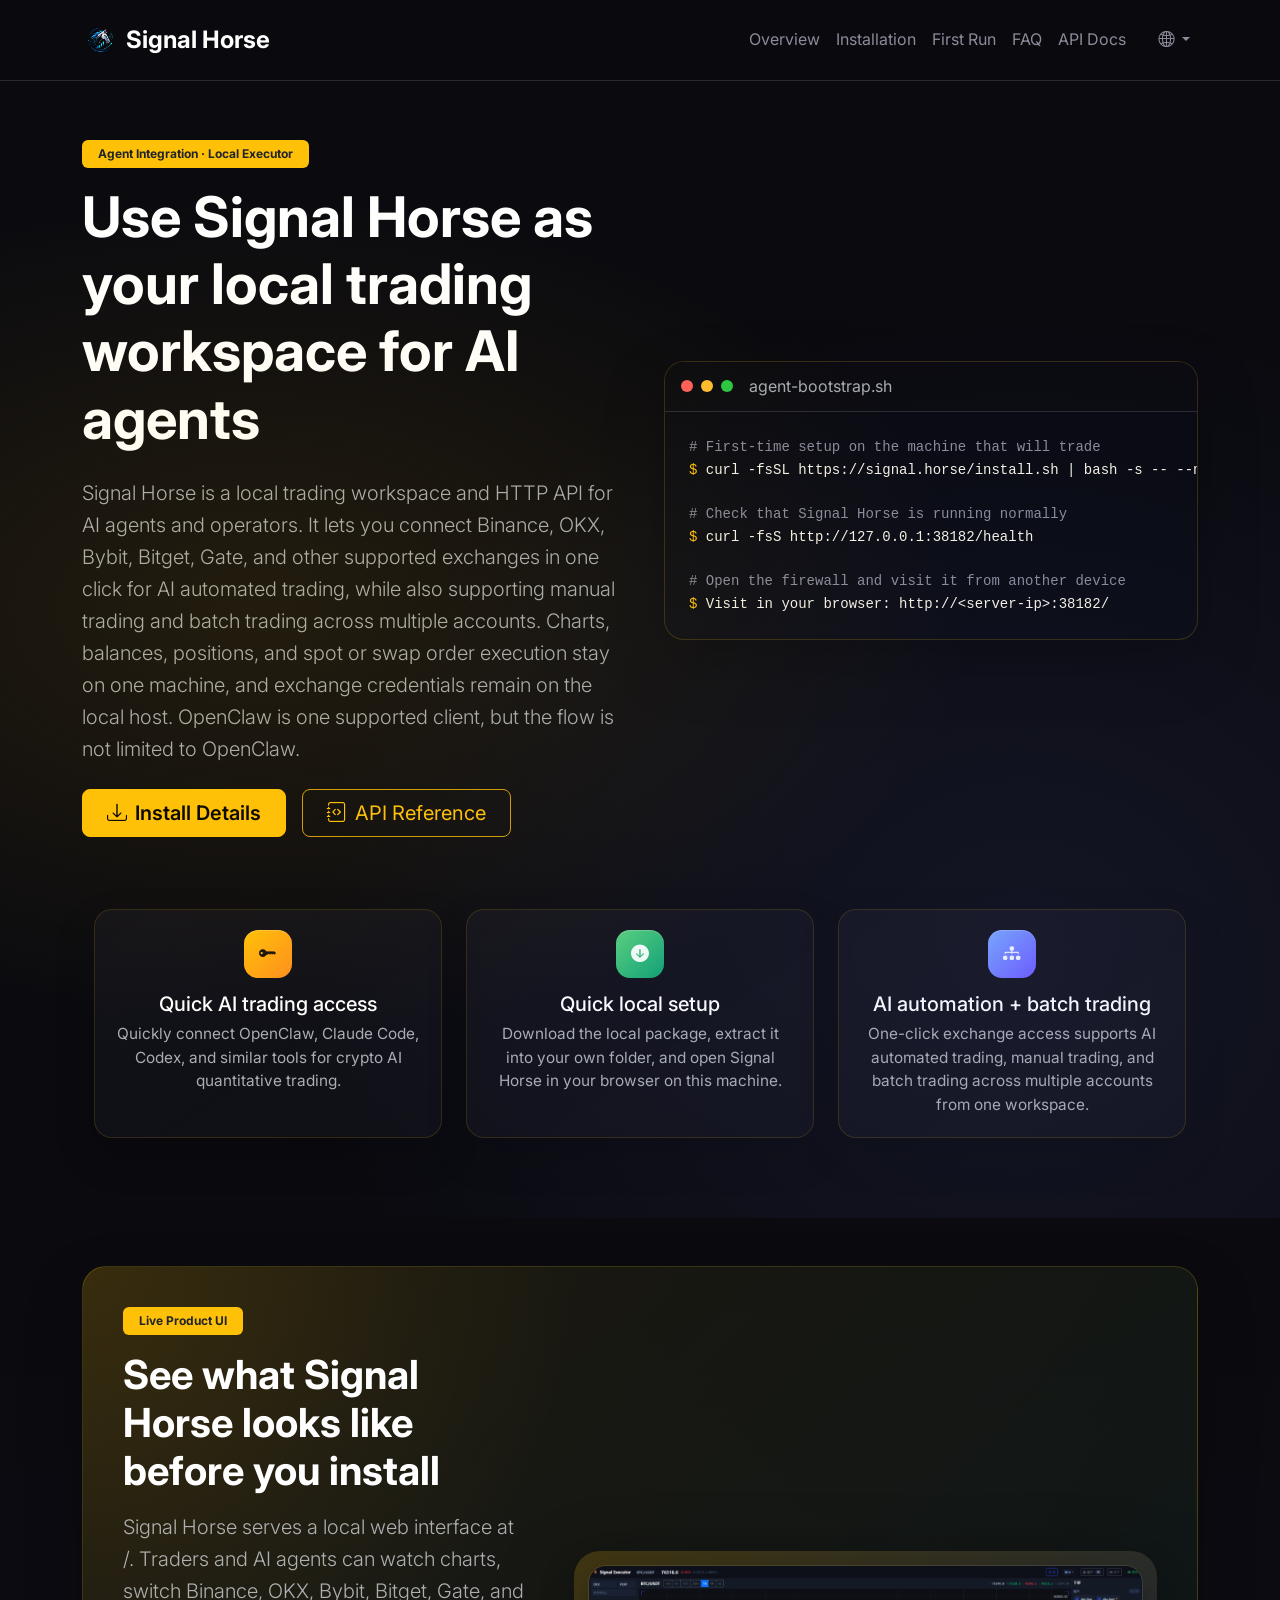
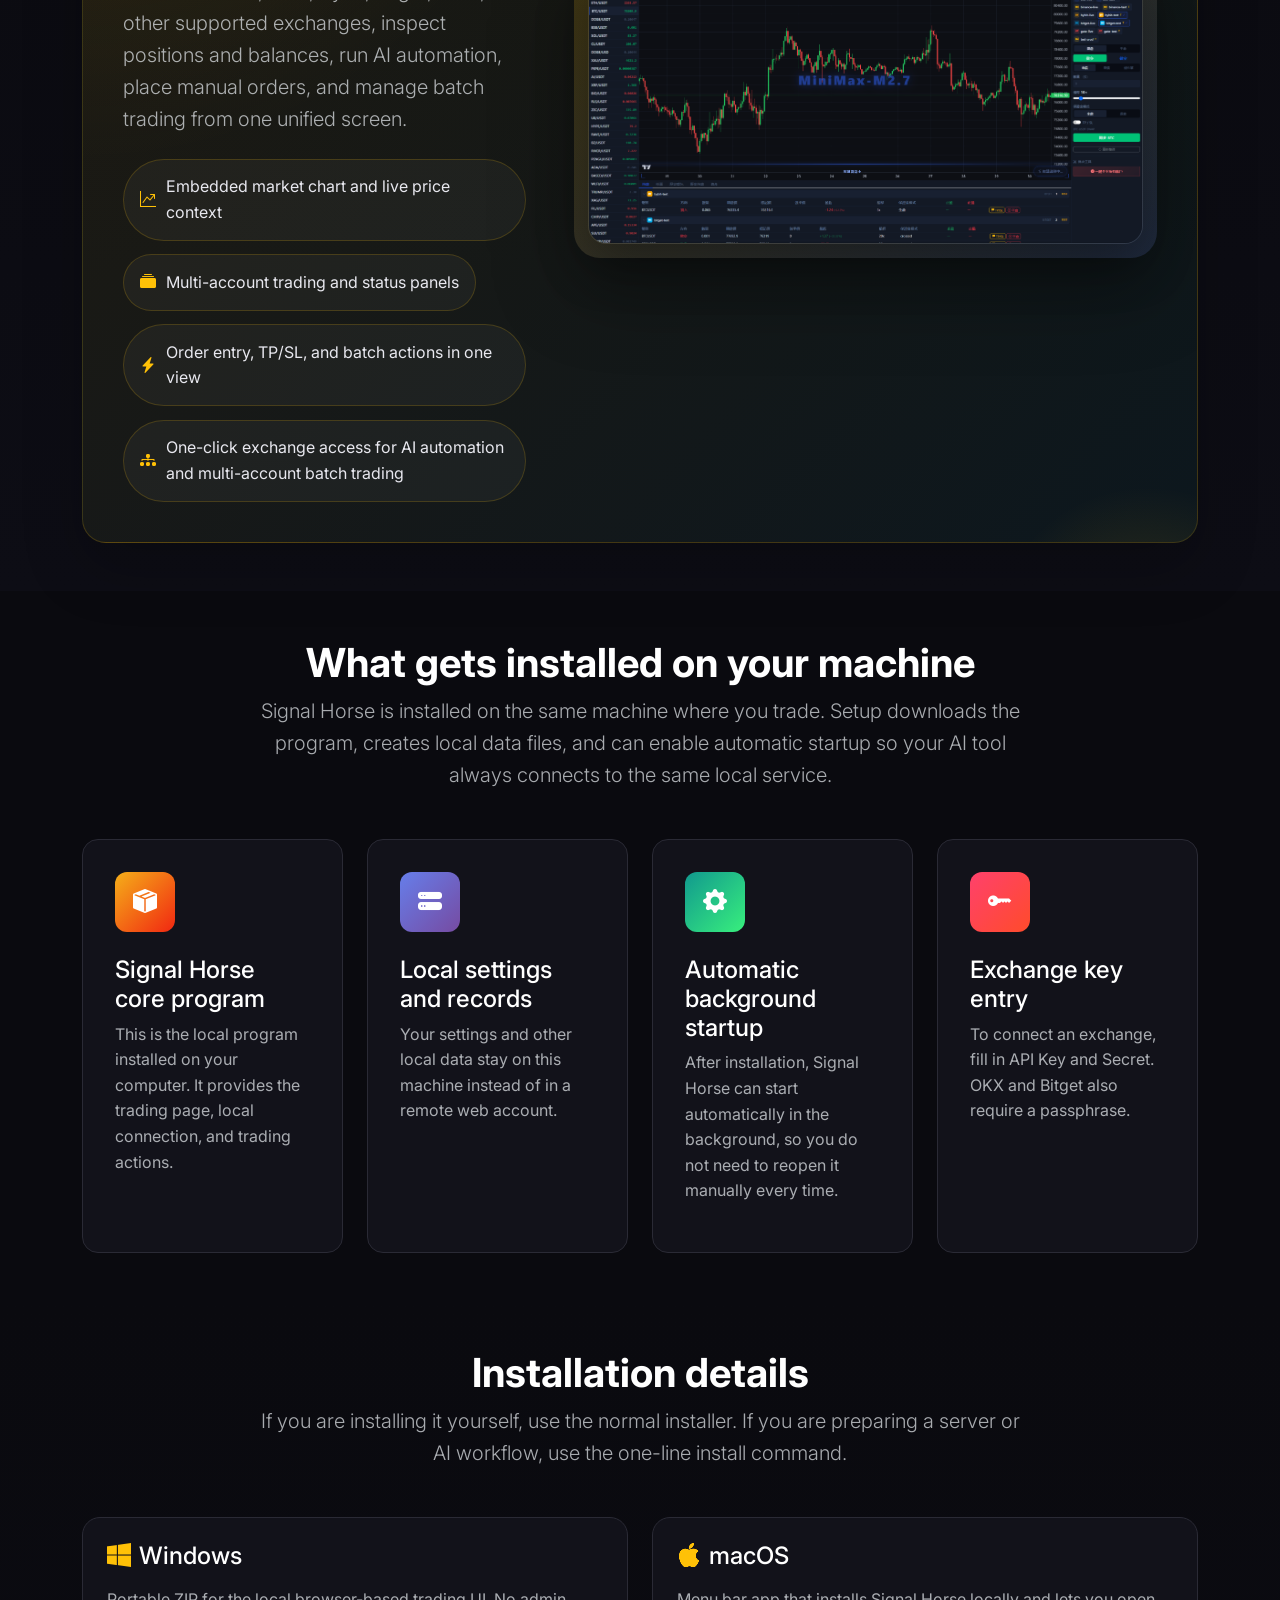
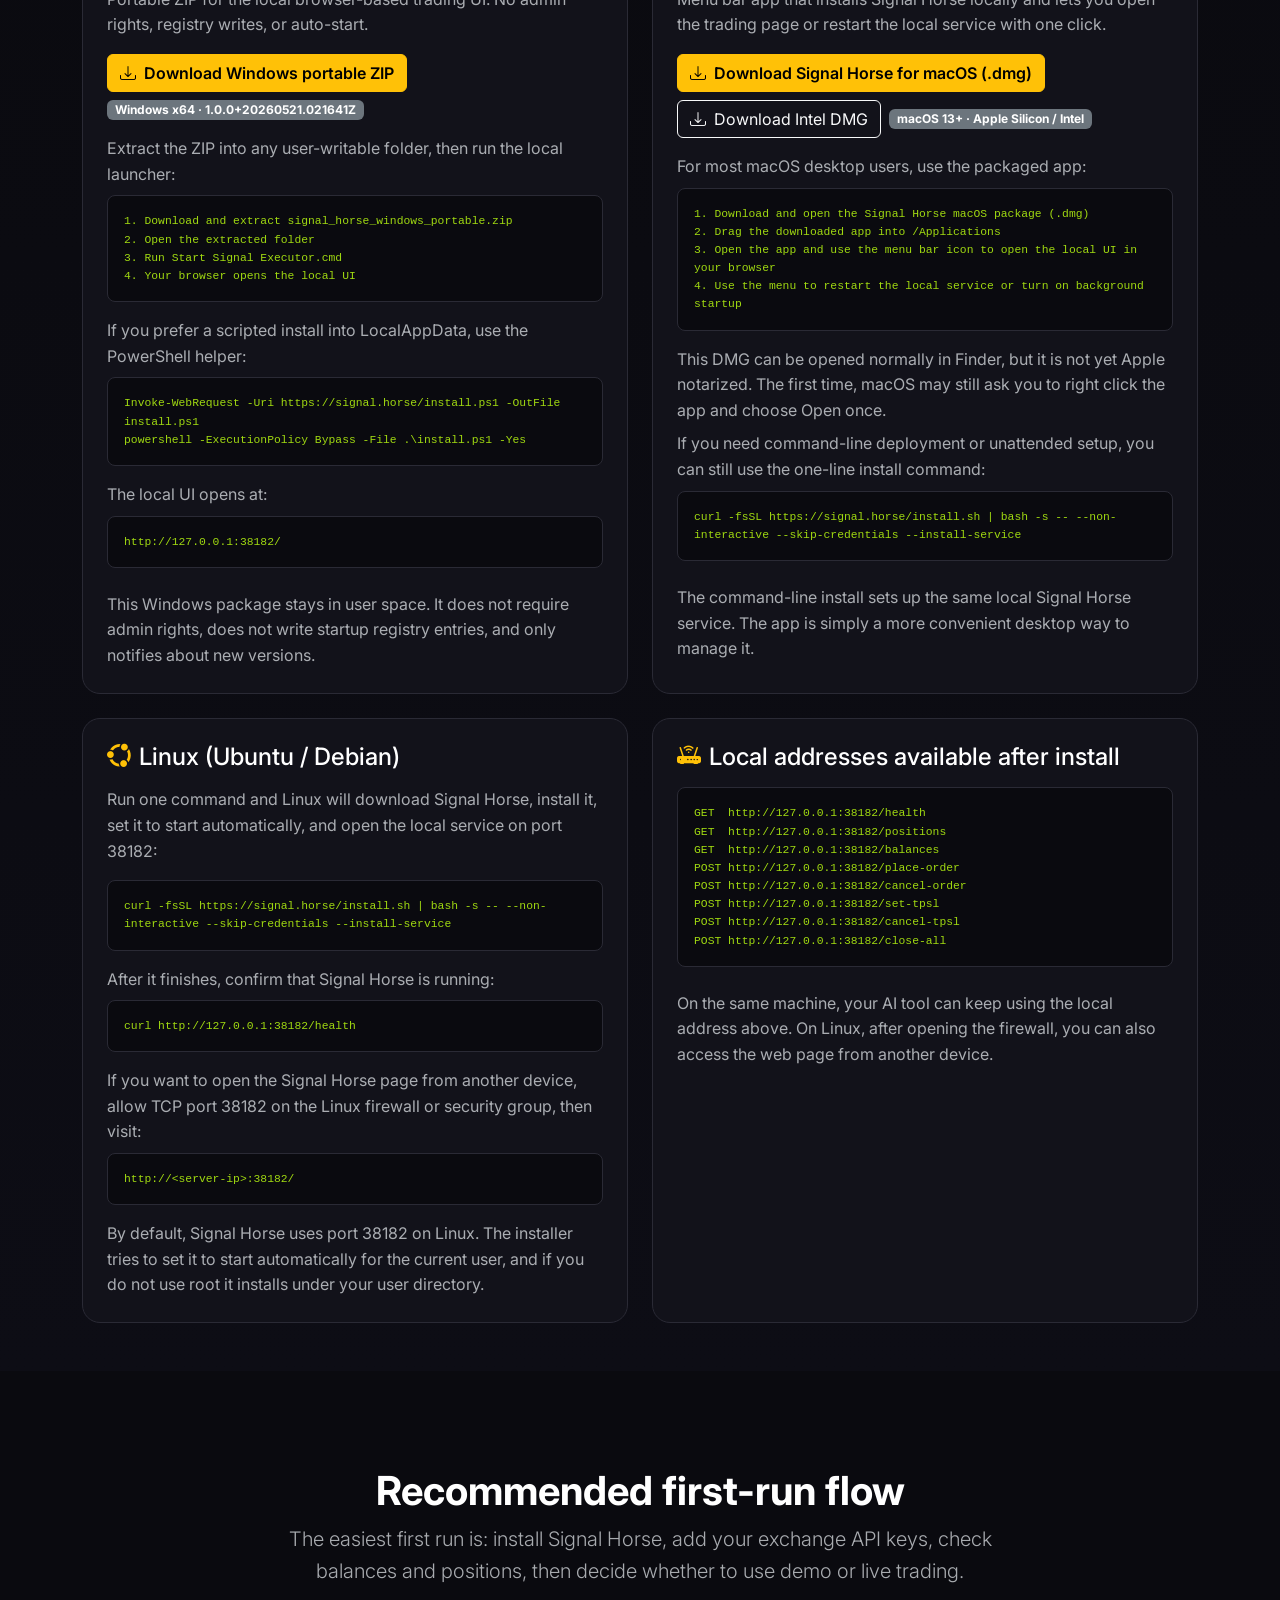
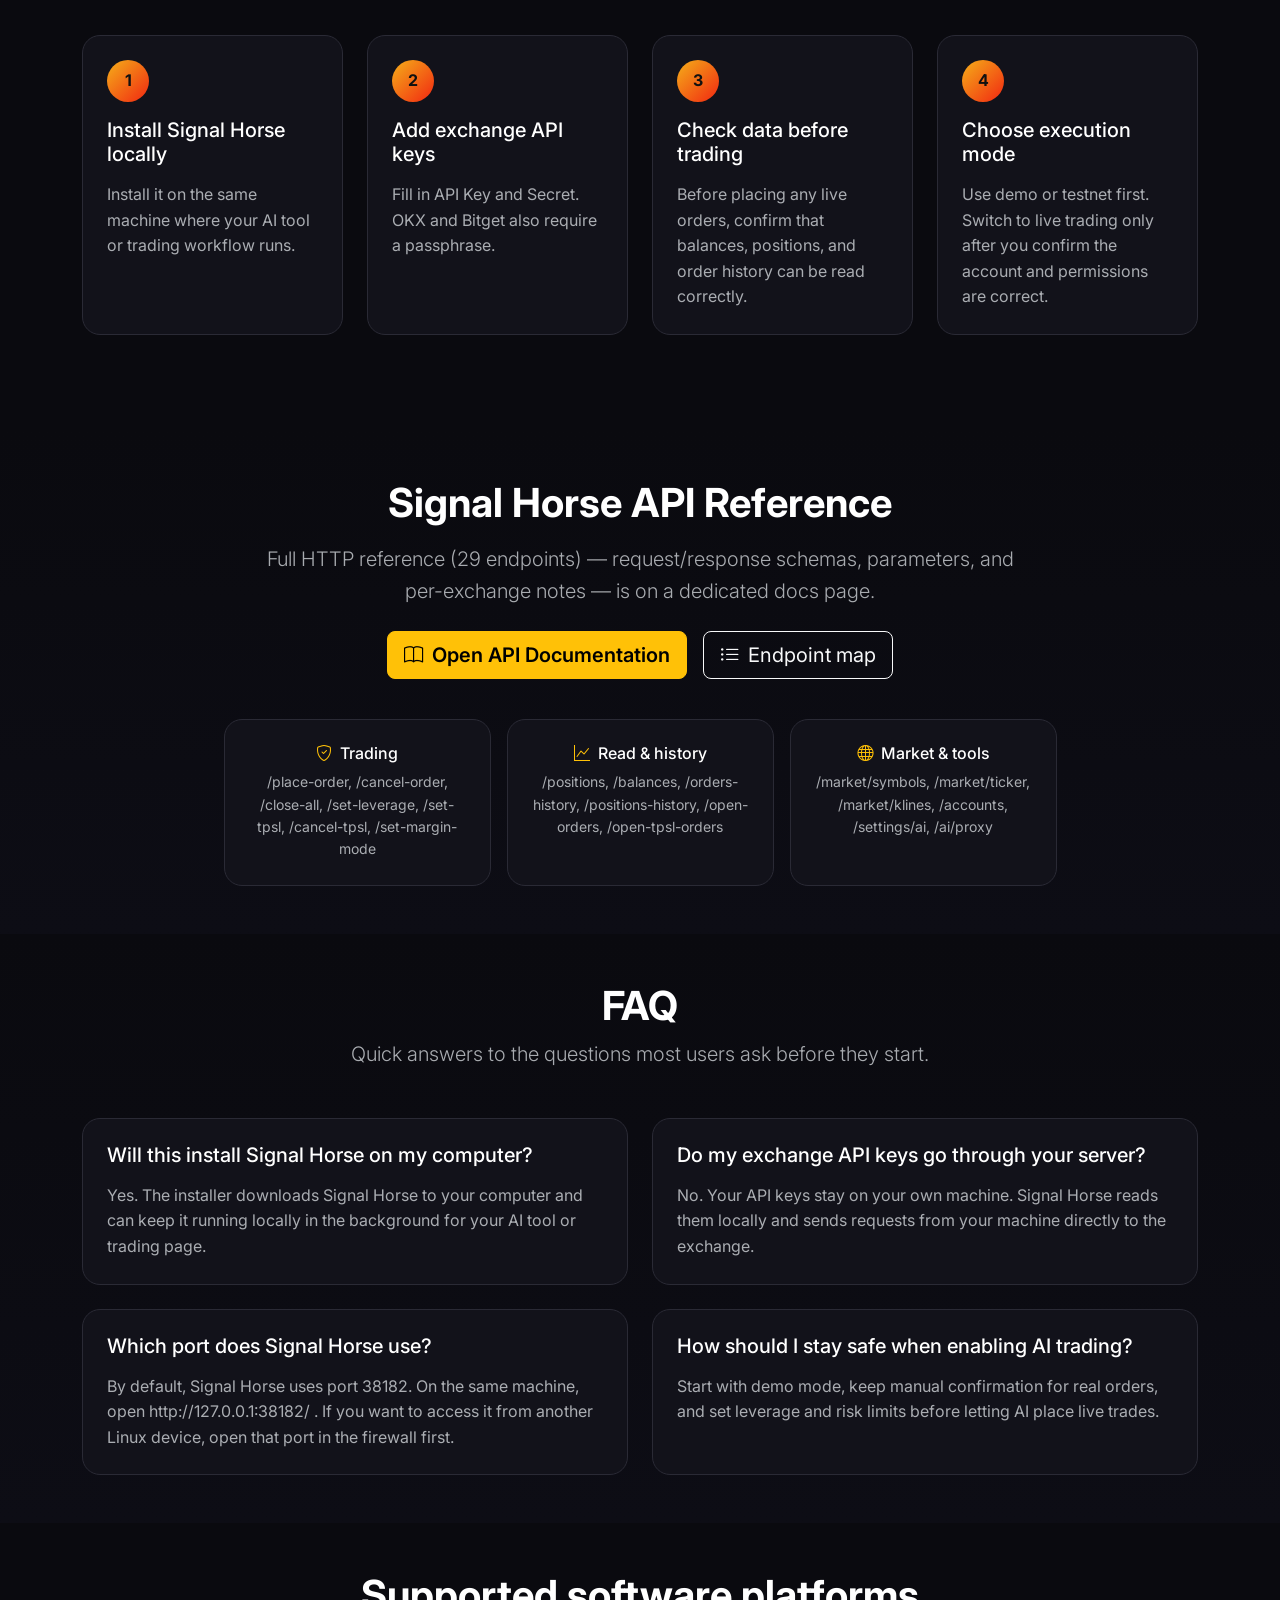
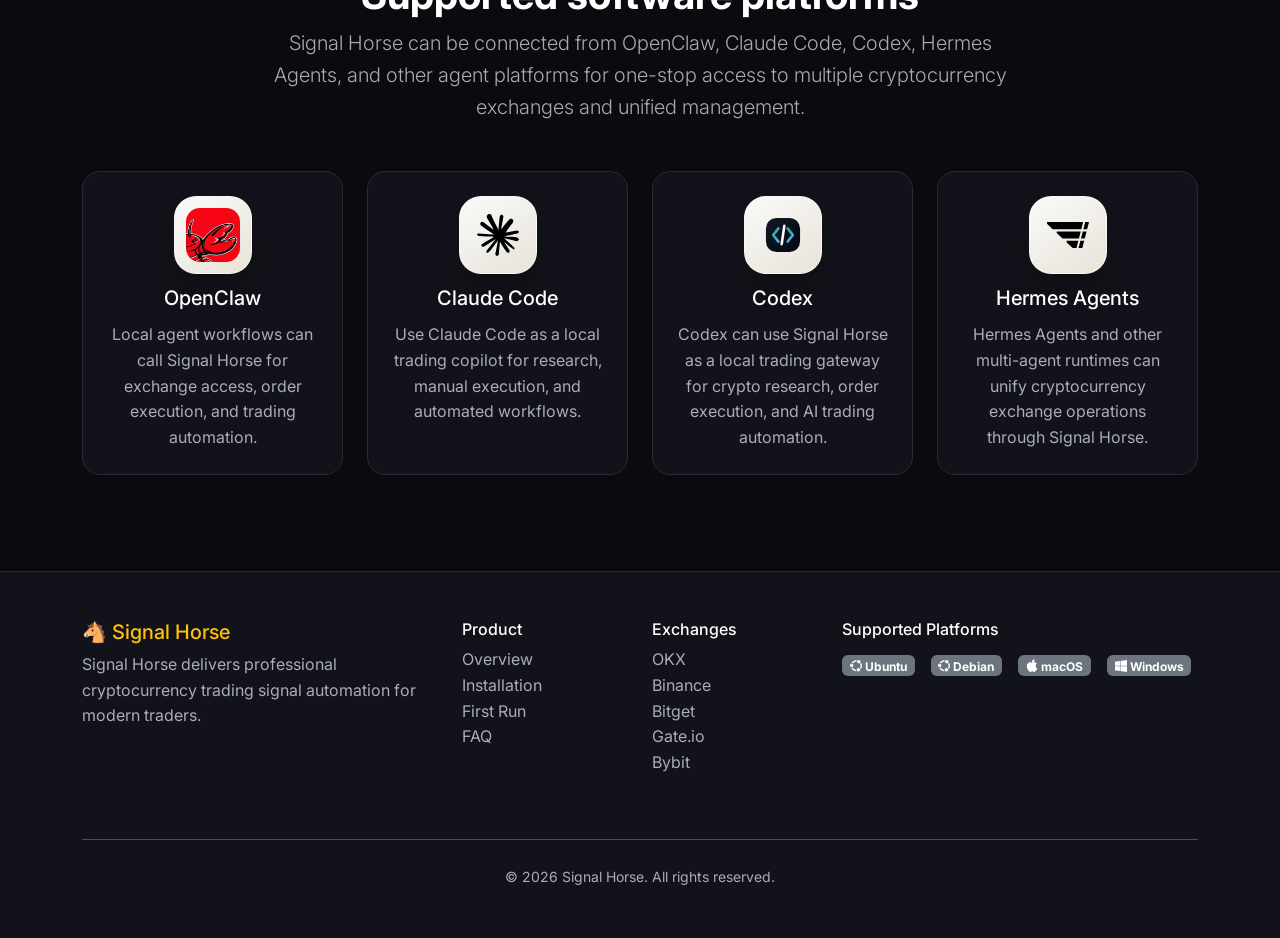
==== commit e9021963: "Publish Signal Horse 1.0.141.2050" ====
--- a/index.html
+++ b/index.html
@@ -53,7 +53,7 @@
                         <a class="nav-link" href="/#faq">FAQ</a>
                     </li>
                     <li class="nav-item">
-                        <a class="nav-link" href="https://signal.horse/docs/">API Docs</a>
+                        <a class="nav-link" href="https://docs.signal.horse/">API Docs</a>
                     </li>
                     
                     <!-- Language Dropdown -->
@@ -274,7 +274,7 @@
                     <p class="text-muted">Portable ZIP for the local browser-based trading UI. No admin rights, registry writes, or auto-start.</p>
                     <div class="d-flex gap-2 flex-wrap mb-3">
                         <a href="https://signal.horse/releases/latest/signal_horse_windows_portable.zip" class="btn btn-warning"><i class="bi bi-download me-2"></i>Download Windows portable ZIP</a>
-                        <span class="badge bg-secondary align-self-center">Windows x64 · 1.0.0+20260518.124948Z</span>
+                        <span class="badge bg-secondary align-self-center">Windows x64 · 1.0.0+20260521.021641Z</span>
                     </div>
                     <p class="text-muted mb-2">Extract the ZIP into any user-writable folder, then run the local launcher:</p>
                     <div class="code-block mb-3">
@@ -402,8 +402,8 @@
             <h2 class="display-6 fw-bold">Signal Horse API Reference</h2>
             <p class="lead text-muted section-lead mt-3">Full HTTP reference (29 endpoints) — request/response schemas, parameters, and per-exchange notes — is on a dedicated docs page.</p>
             <div class="d-flex gap-3 justify-content-center flex-wrap mt-4">
-                <a href="https://signal.horse/docs/" class="btn btn-warning btn-lg"><i class="bi bi-book me-2"></i>Open API Documentation</a>
-                <a href="https://signal.horse/docs/#api-reference" class="btn btn-outline-light btn-lg"><i class="bi bi-list-ul me-2"></i>Endpoint map</a>
+                <a href="https://docs.signal.horse/" class="btn btn-warning btn-lg"><i class="bi bi-book me-2"></i>Open API Documentation</a>
+                <a href="https://docs.signal.horse/#api-reference" class="btn btn-outline-light btn-lg"><i class="bi bi-list-ul me-2"></i>Endpoint map</a>
             </div>
             <div class="row g-3 justify-content-center mt-4">
                 <div class="col-md-4 col-lg-3">
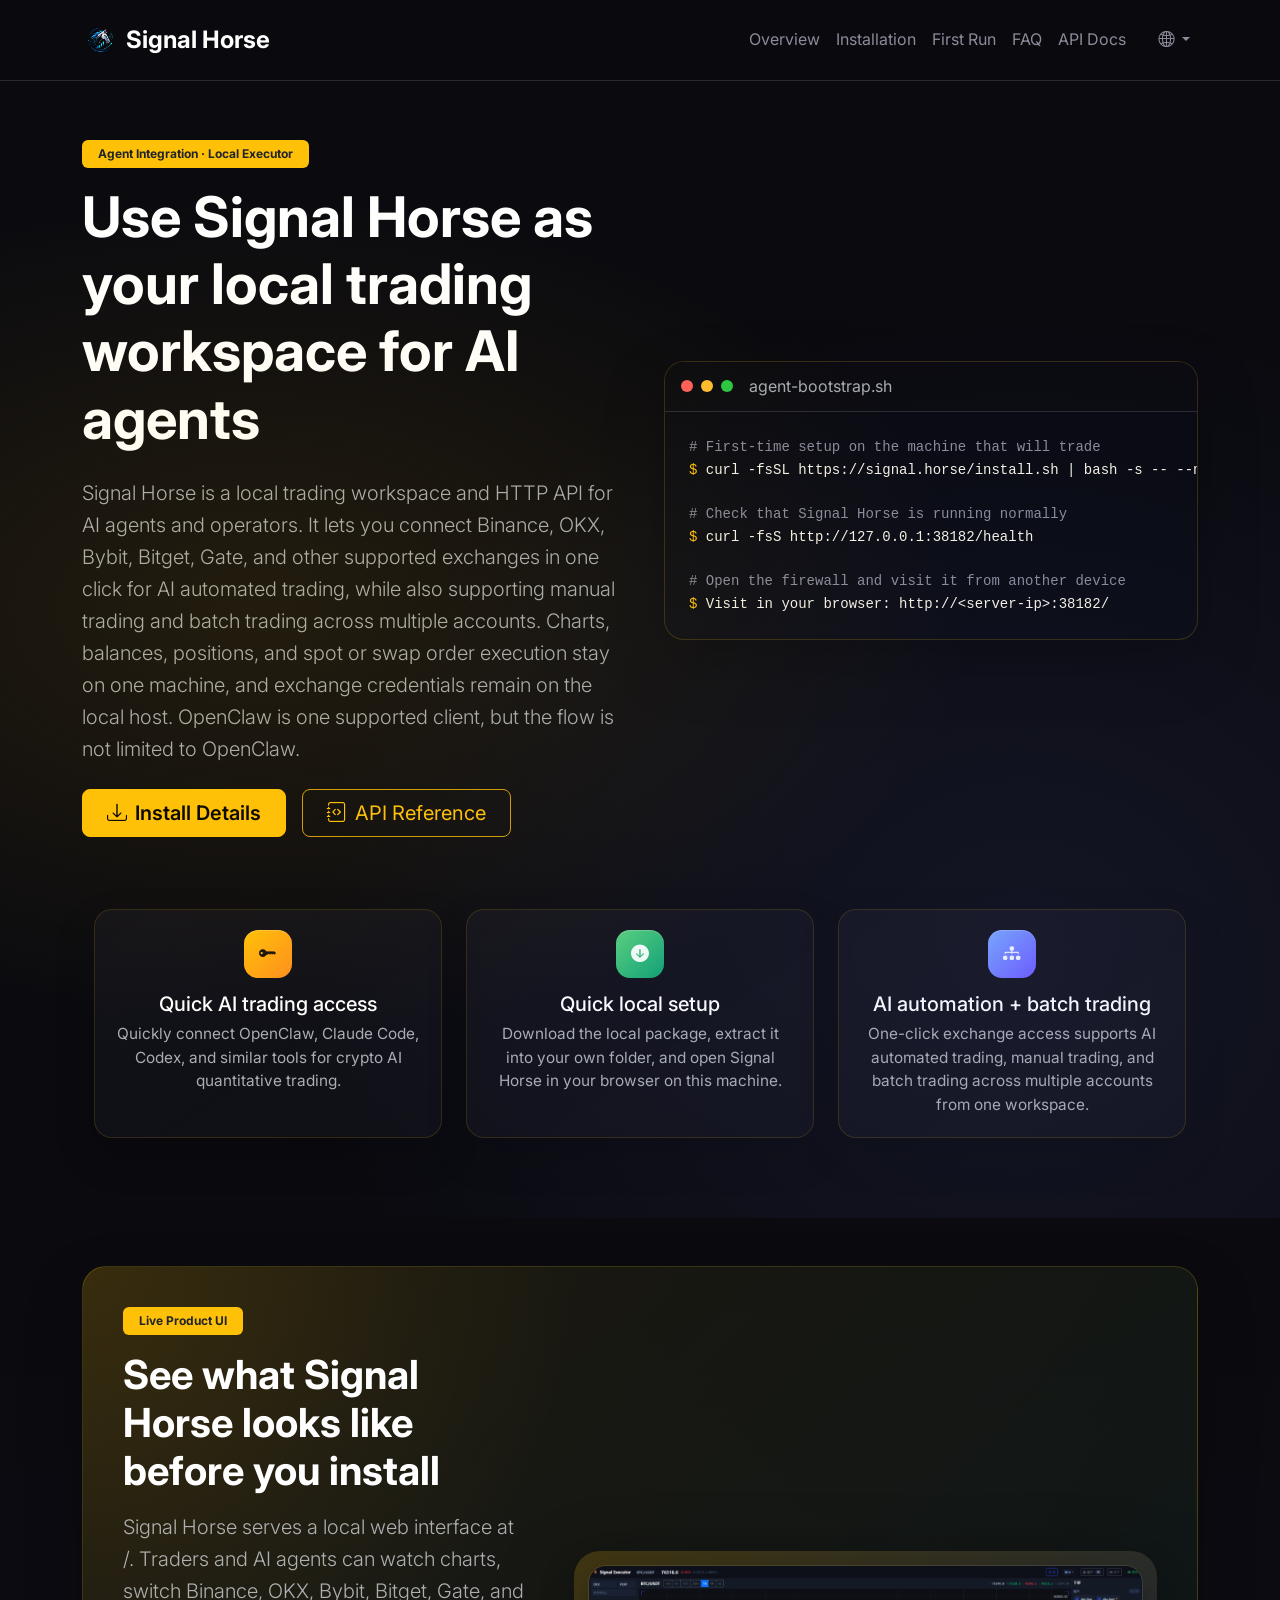
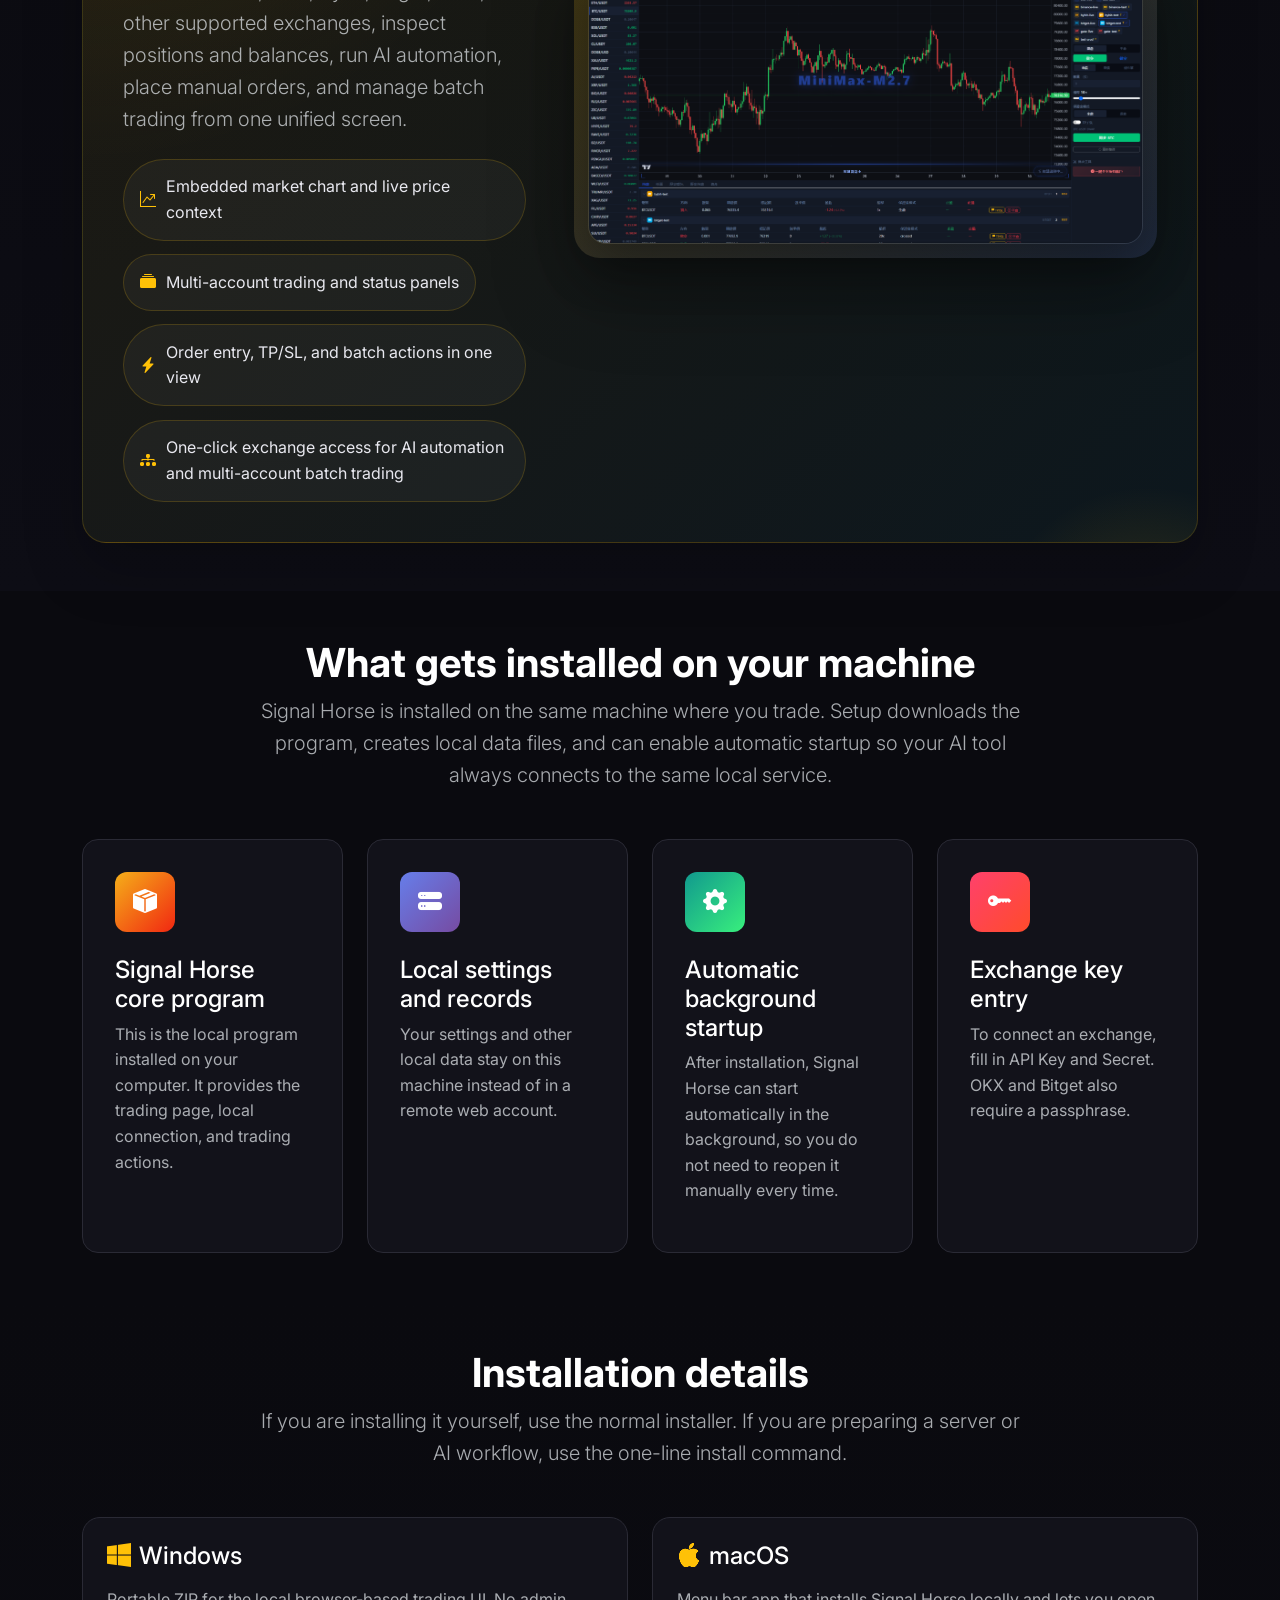
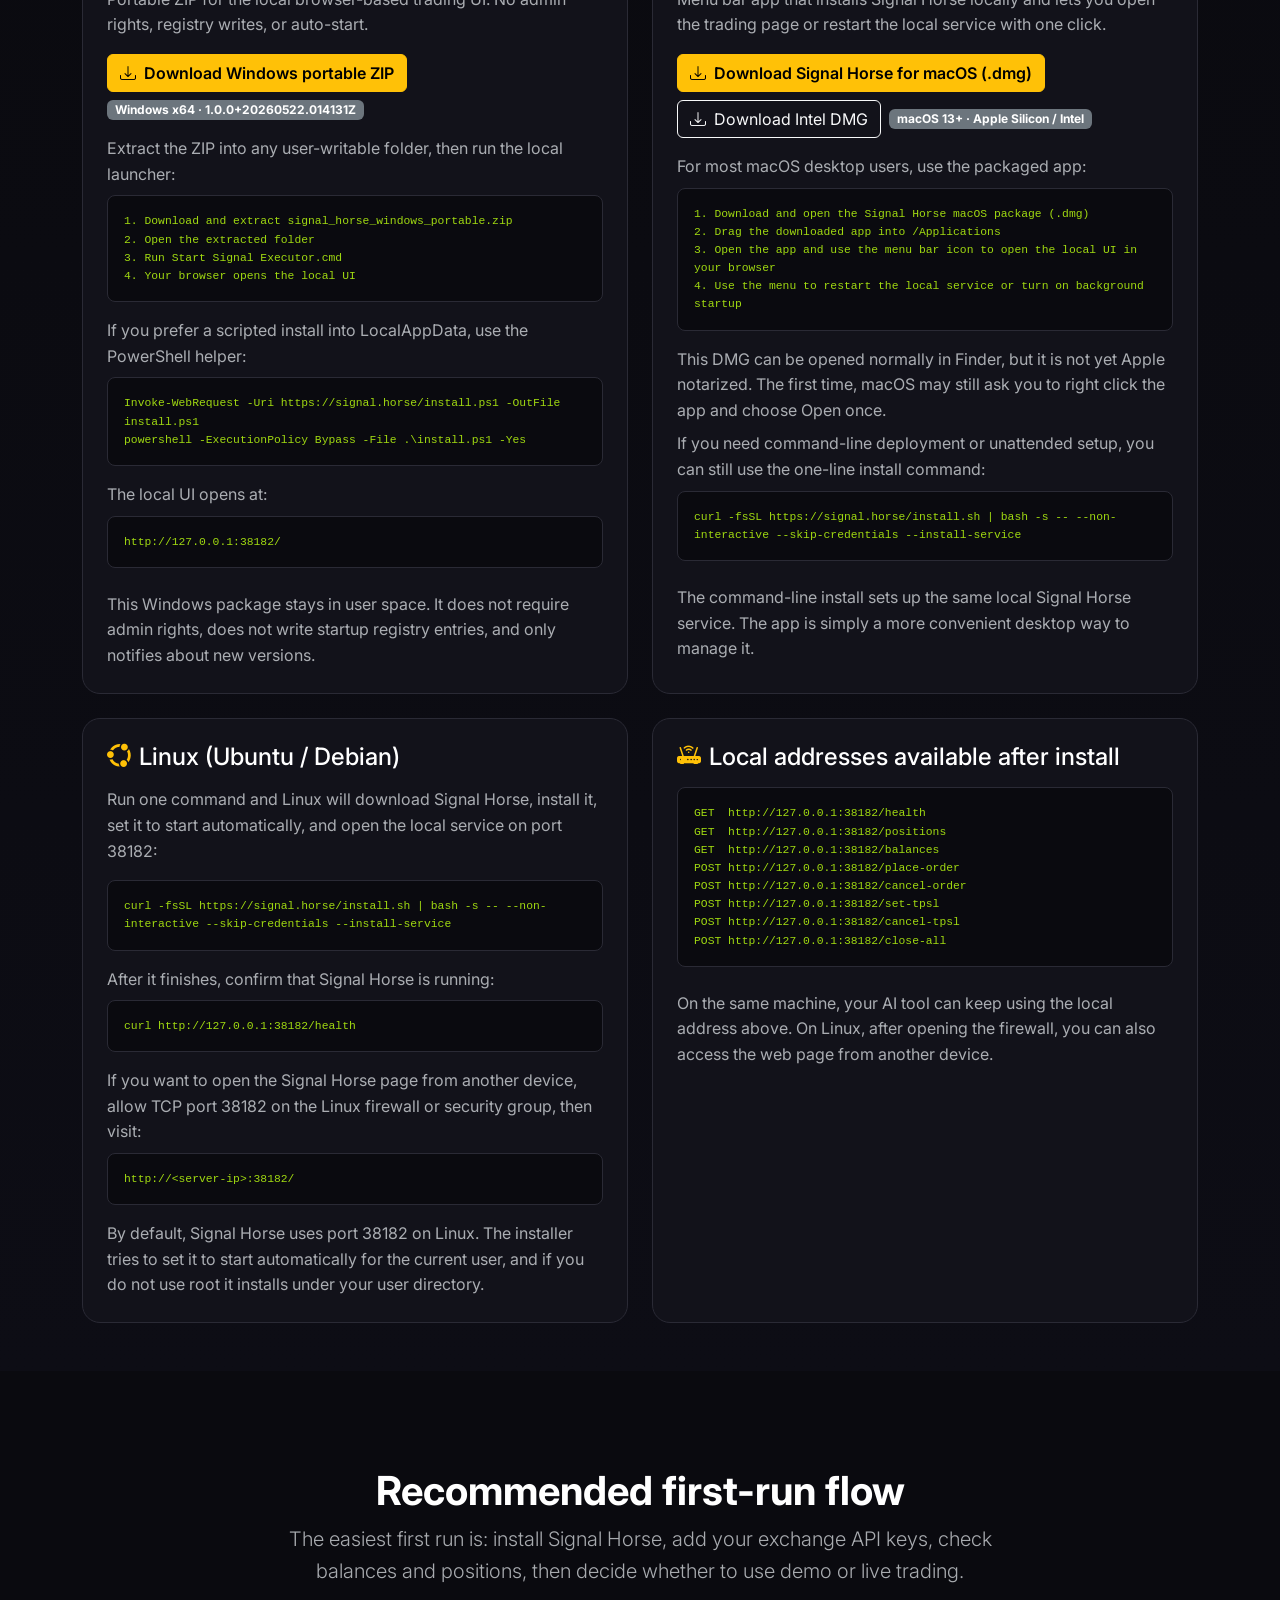
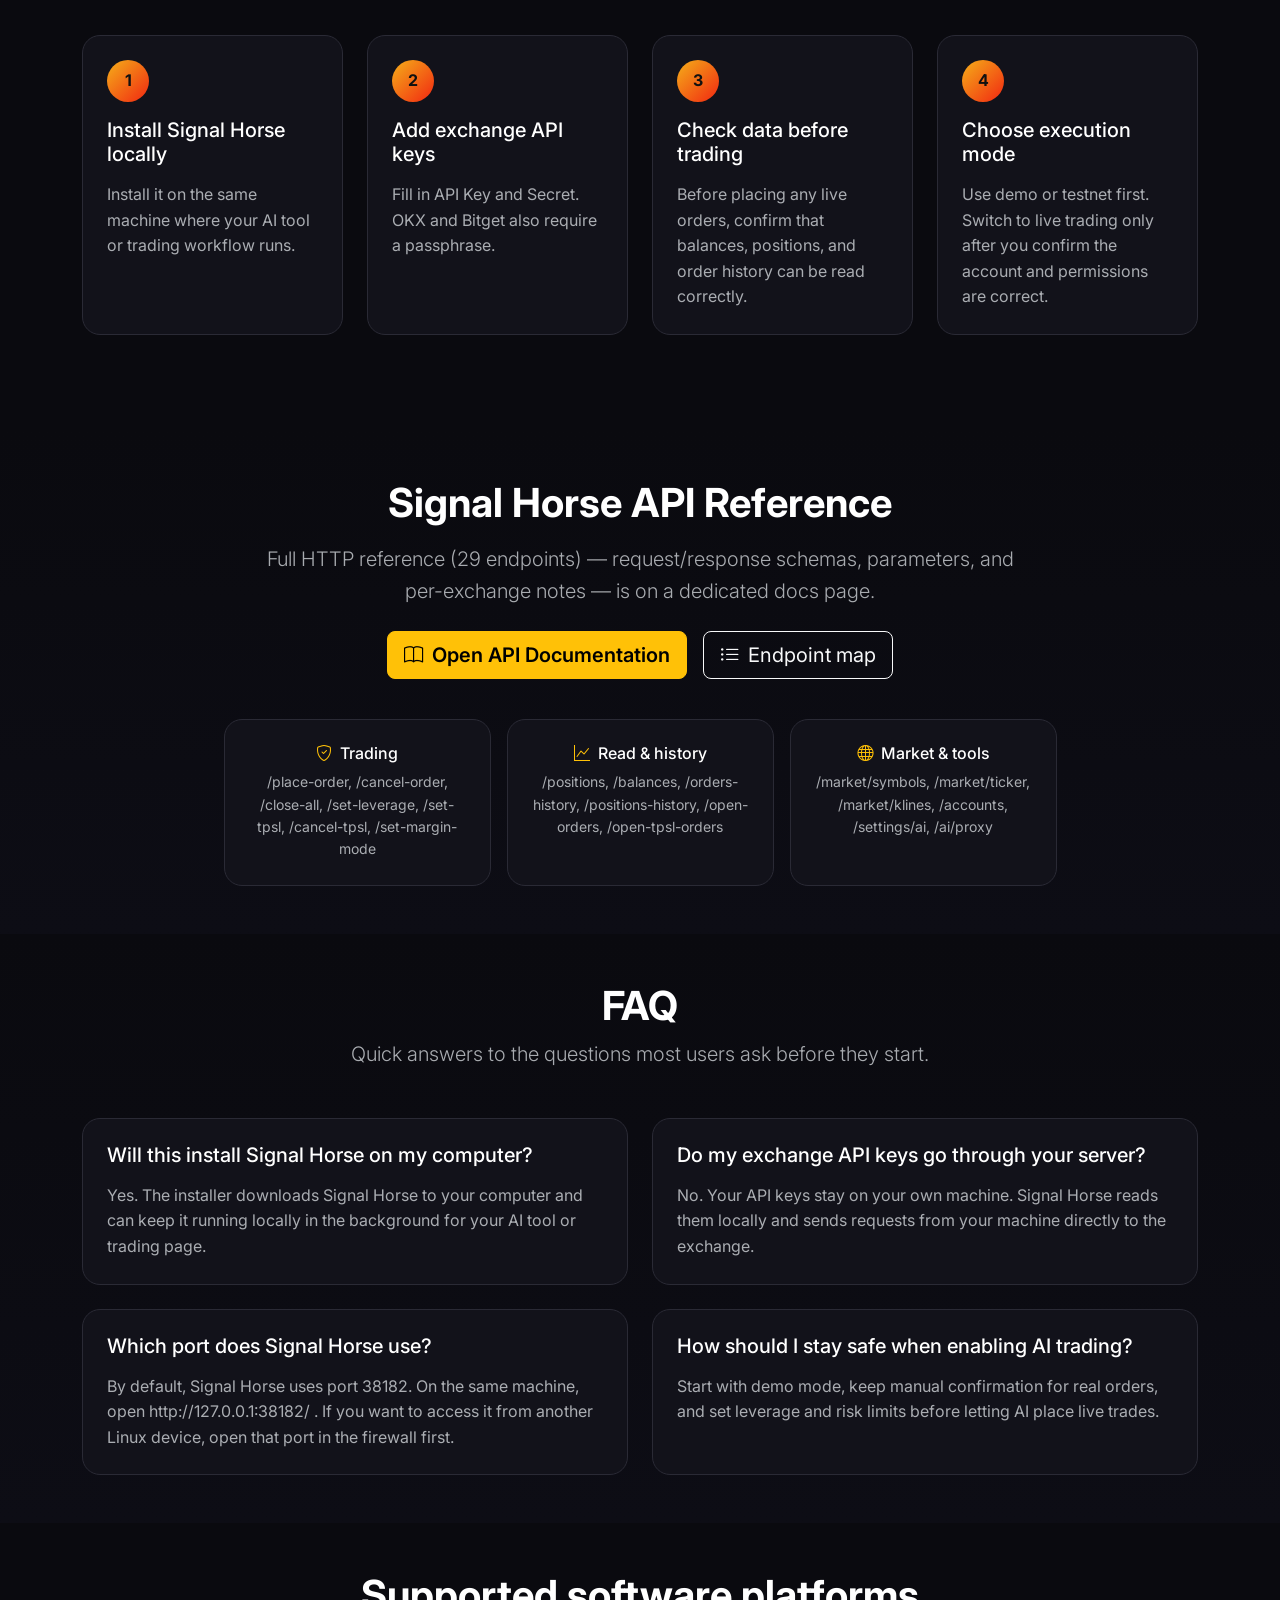
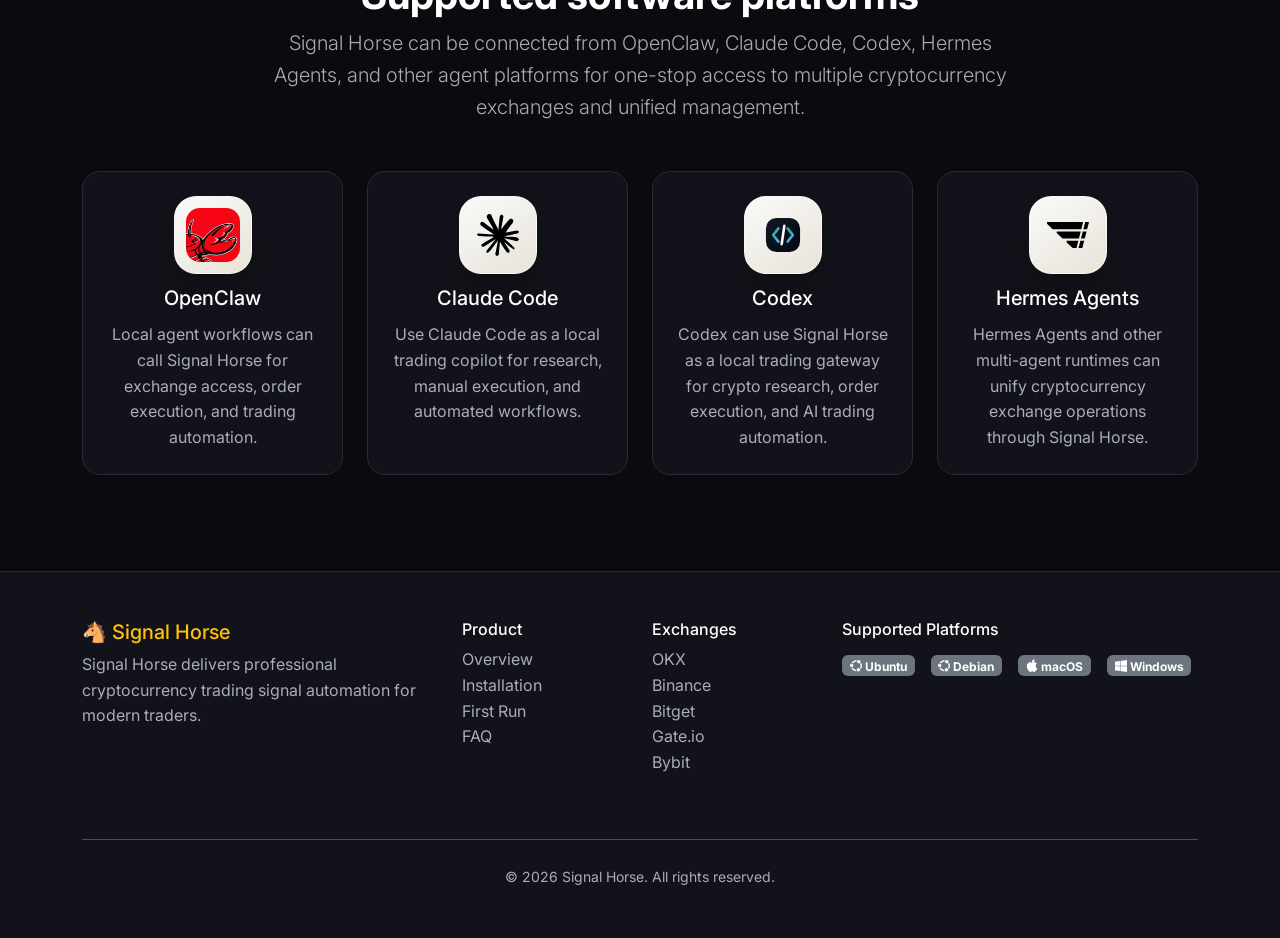
==== commit d5dafa0d: "Publish Signal Horse 1.0.142.1522" ====
--- a/index.html
+++ b/index.html
@@ -274,7 +274,7 @@
                     <p class="text-muted">Portable ZIP for the local browser-based trading UI. No admin rights, registry writes, or auto-start.</p>
                     <div class="d-flex gap-2 flex-wrap mb-3">
                         <a href="https://signal.horse/releases/latest/signal_horse_windows_portable.zip" class="btn btn-warning"><i class="bi bi-download me-2"></i>Download Windows portable ZIP</a>
-                        <span class="badge bg-secondary align-self-center">Windows x64 · 1.0.0+20260521.021641Z</span>
+                        <span class="badge bg-secondary align-self-center">Windows x64 · 1.0.0+20260522.014131Z</span>
                     </div>
                     <p class="text-muted mb-2">Extract the ZIP into any user-writable folder, then run the local launcher:</p>
                     <div class="code-block mb-3">
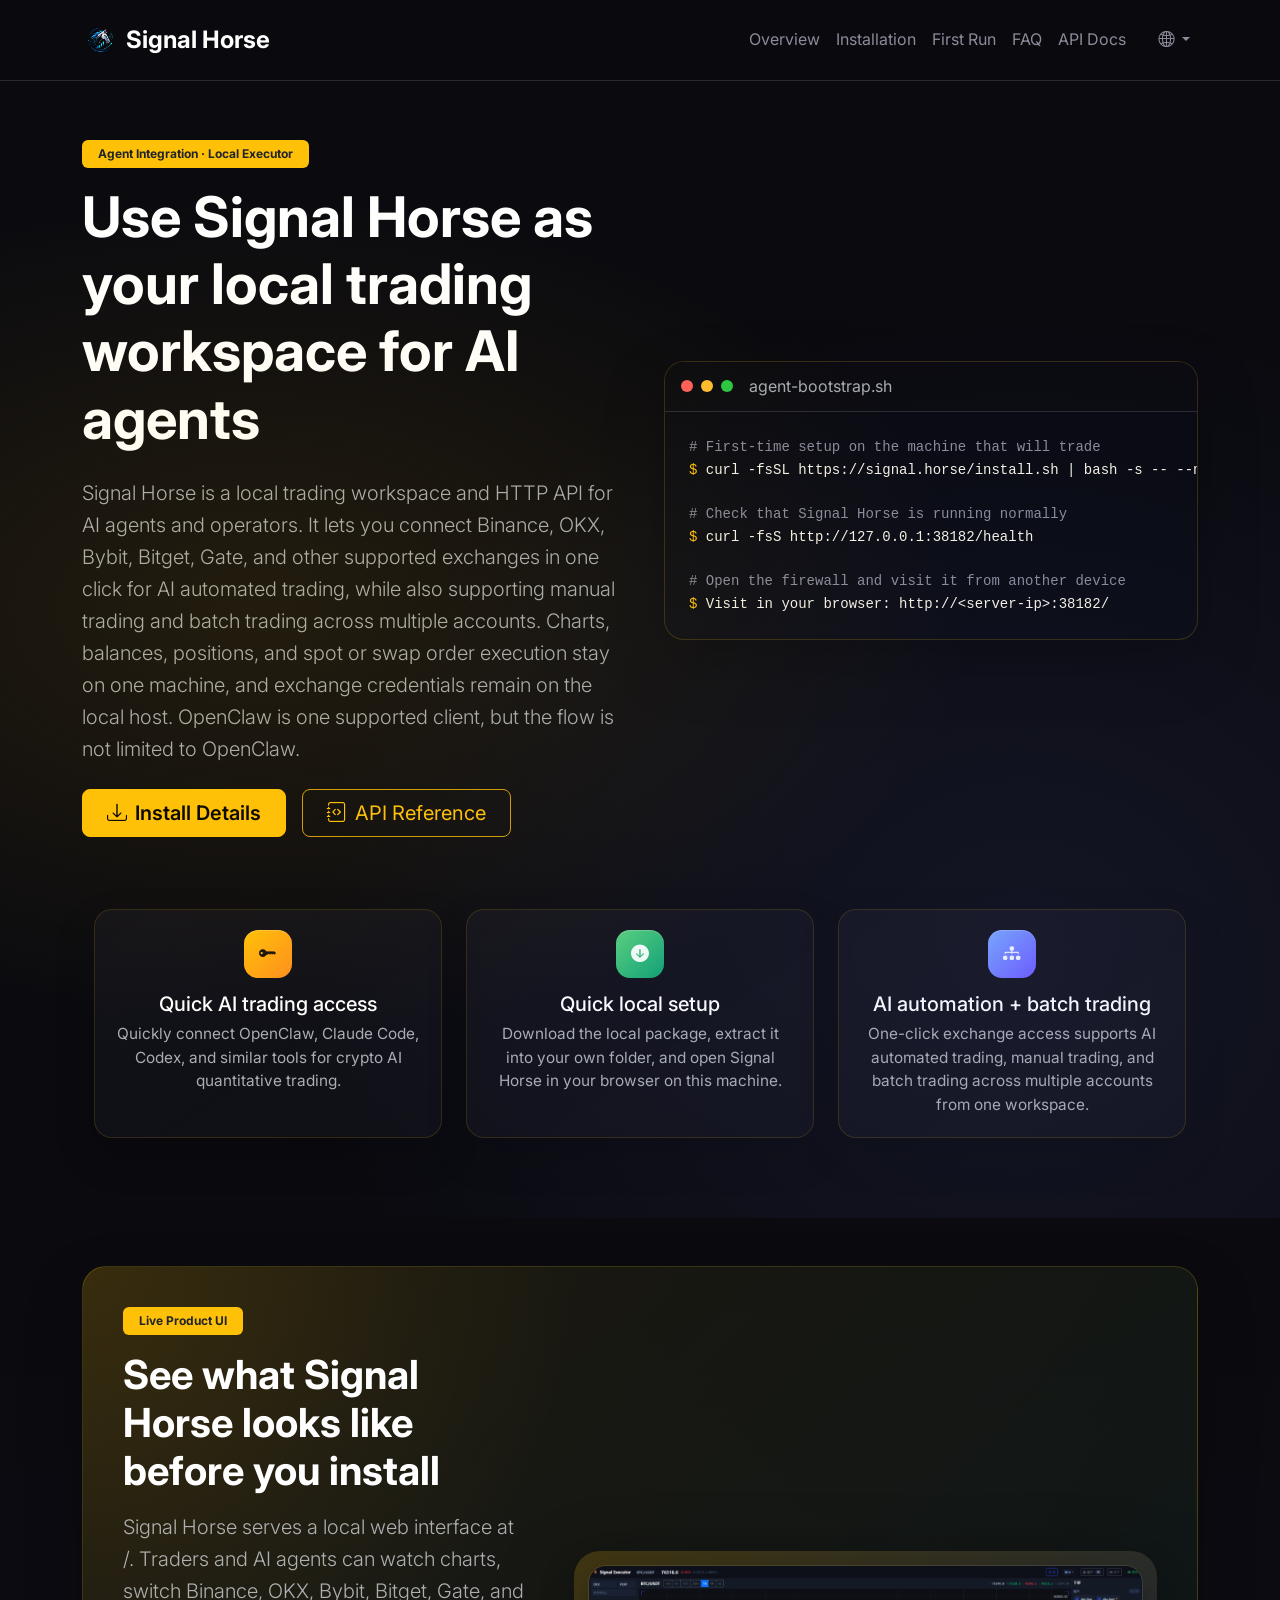
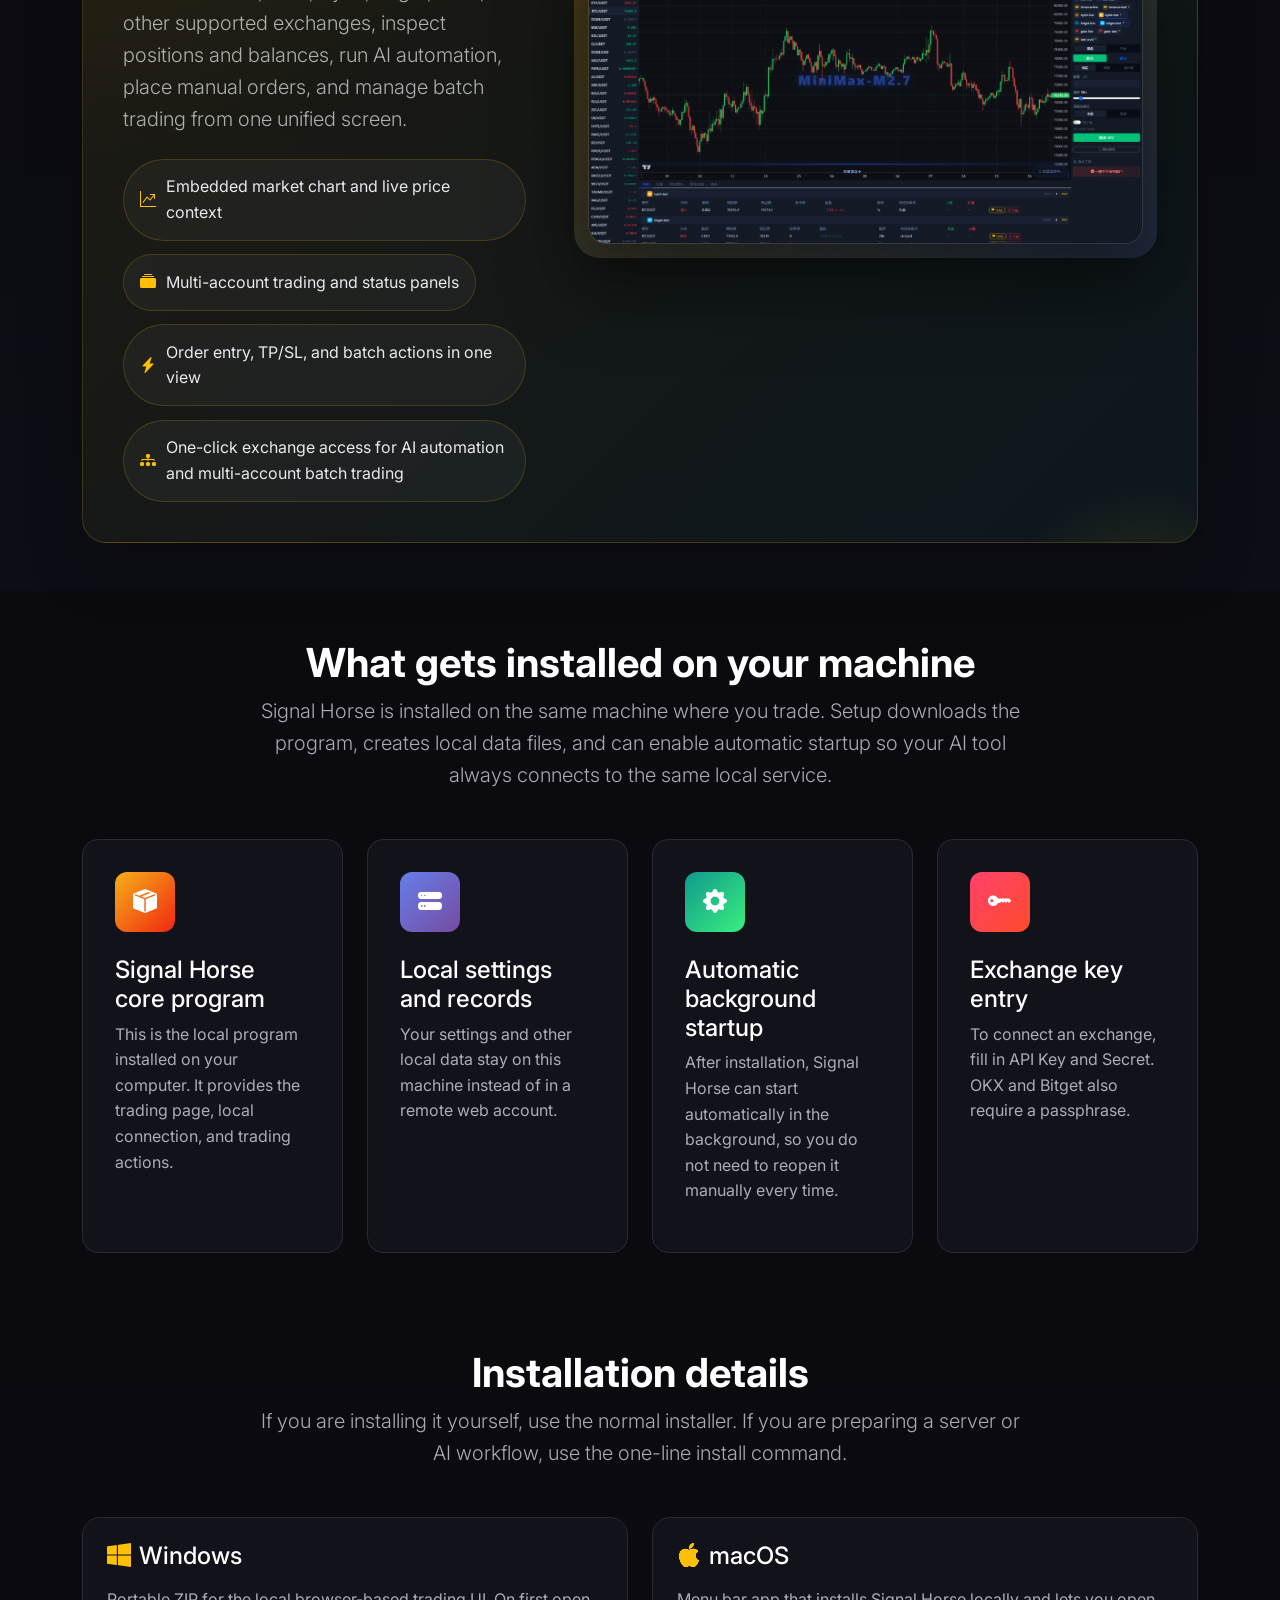
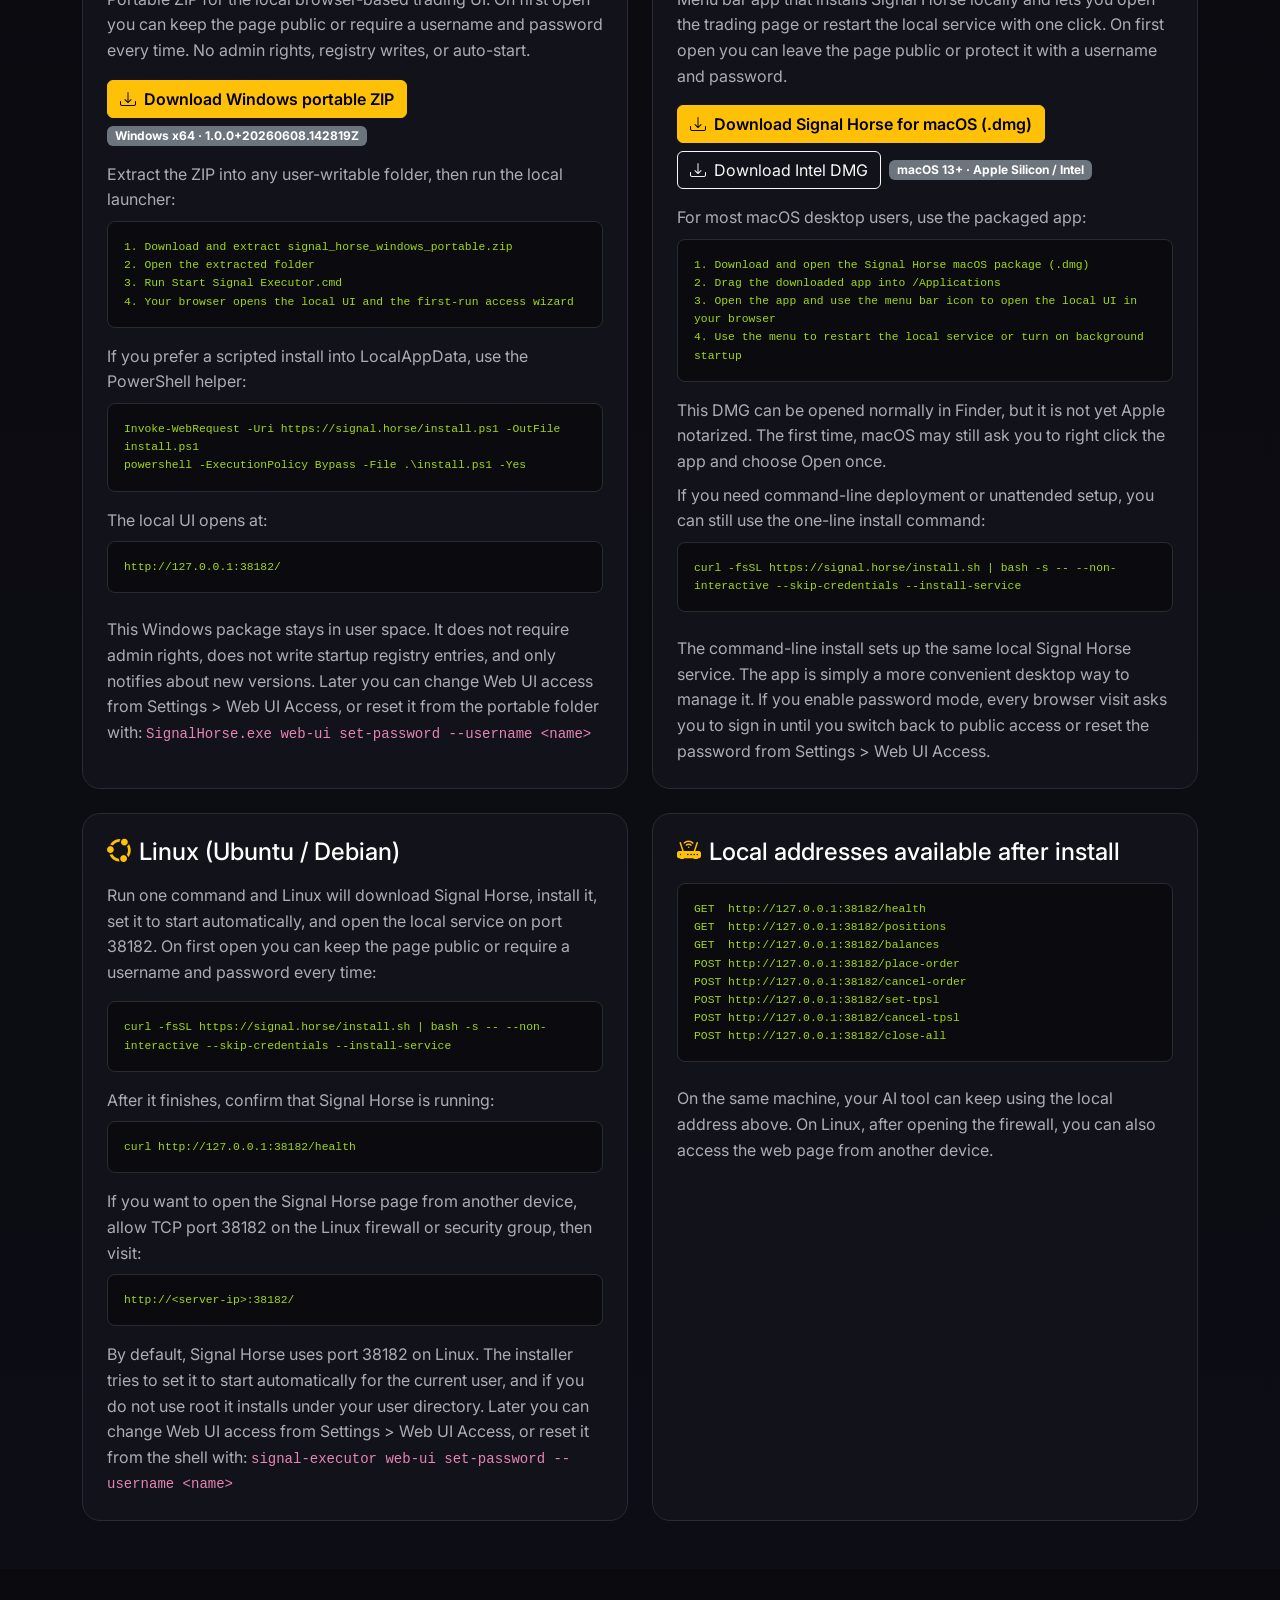
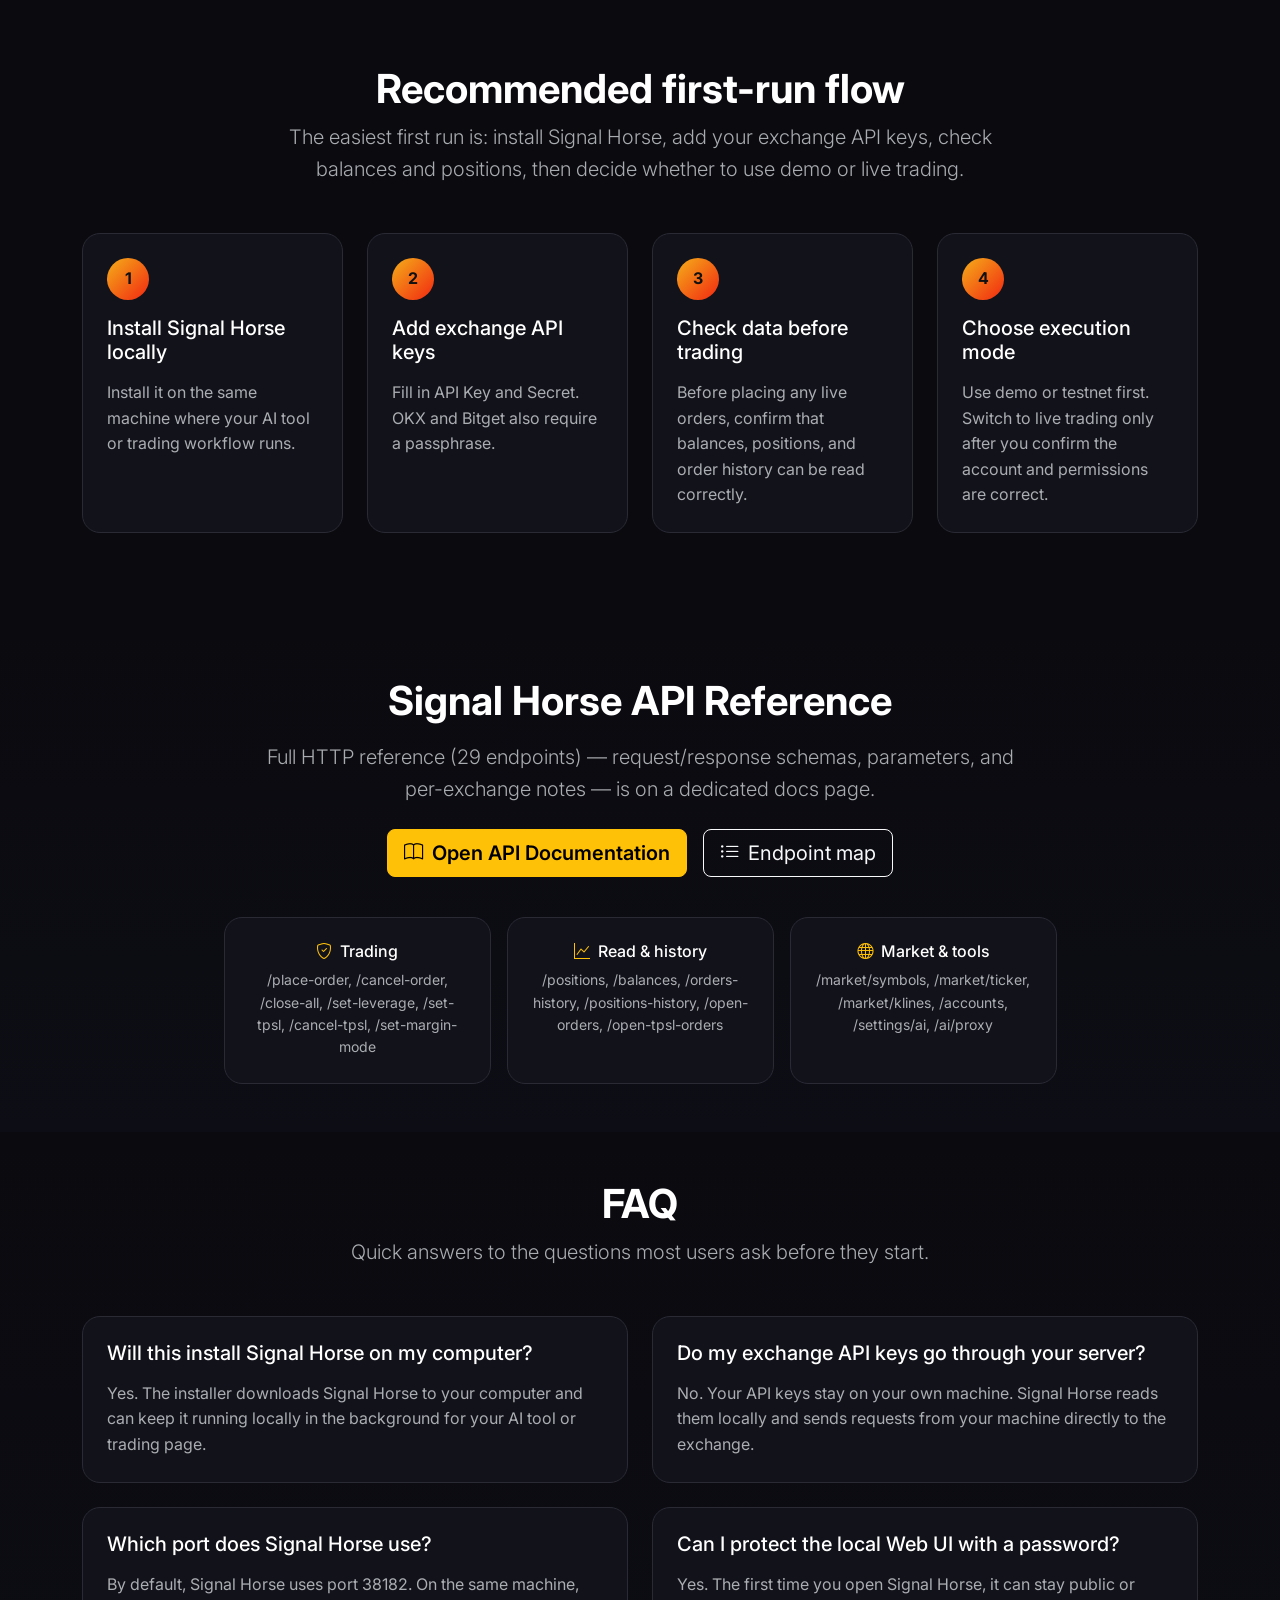
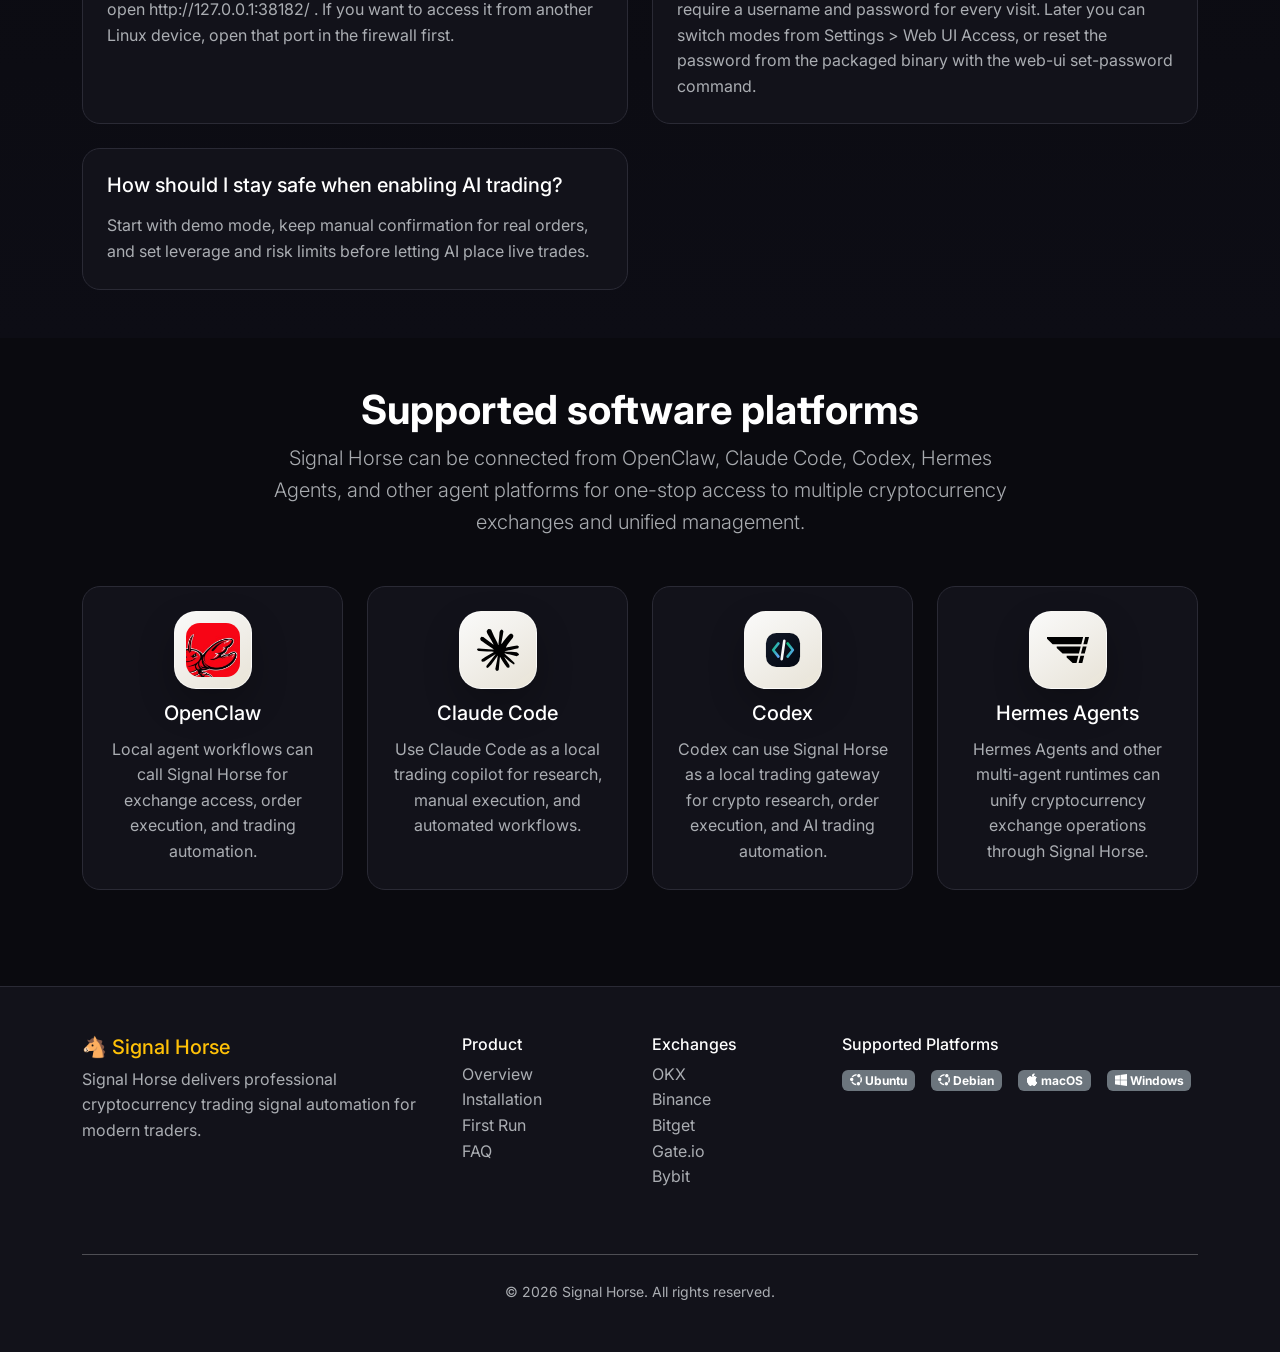
==== commit 1cbd87fb: "Publish Web UI access wizard release" ====
--- a/index.html
+++ b/index.html
@@ -271,17 +271,17 @@
             <div class="col-lg-6">
                 <div class="install-platform-card h-100">
                     <h4><i class="bi bi-windows text-warning me-2"></i>Windows</h4>
-                    <p class="text-muted">Portable ZIP for the local browser-based trading UI. No admin rights, registry writes, or auto-start.</p>
+                    <p class="text-muted">Portable ZIP for the local browser-based trading UI. On first open you can keep the page public or require a username and password every time. No admin rights, registry writes, or auto-start.</p>
                     <div class="d-flex gap-2 flex-wrap mb-3">
                         <a href="https://signal.horse/releases/latest/signal_horse_windows_portable.zip" class="btn btn-warning"><i class="bi bi-download me-2"></i>Download Windows portable ZIP</a>
-                        <span class="badge bg-secondary align-self-center">Windows x64 · 1.0.0+20260522.014131Z</span>
+                        <span class="badge bg-secondary align-self-center">Windows x64 · 1.0.0+20260608.142819Z</span>
                     </div>
                     <p class="text-muted mb-2">Extract the ZIP into any user-writable folder, then run the local launcher:</p>
                     <div class="code-block mb-3">
                         <pre class="mb-0 guide-code">1. Download and extract signal_horse_windows_portable.zip
 2. Open the extracted folder
 3. Run Start Signal Executor.cmd
-4. Your browser opens the local UI</pre>
+4. Your browser opens the local UI and the first-run access wizard</pre>
                     </div>
                     <p class="text-muted mb-2">If you prefer a scripted install into LocalAppData, use the PowerShell helper:</p>
                     <div class="code-block mb-3">
@@ -292,13 +292,13 @@
                     <div class="code-block mb-4">
                         <pre class="mb-0 guide-code">http://127.0.0.1:38182/</pre>
                     </div>
-                    <p class="text-muted mb-0">This Windows package stays in user space. It does not require admin rights, does not write startup registry entries, and only notifies about new versions.</p>
+                    <p class="text-muted mb-0">This Windows package stays in user space. It does not require admin rights, does not write startup registry entries, and only notifies about new versions. Later you can change Web UI access from Settings &gt; Web UI Access, or reset it from the portable folder with: <code>SignalHorse.exe web-ui set-password --username &lt;name&gt;</code></p>
                 </div>
             </div>
             <div class="col-lg-6">
                 <div class="install-platform-card h-100">
                     <h4><i class="bi bi-apple text-warning me-2"></i>macOS</h4>
-                    <p class="text-muted">Menu bar app that installs Signal Horse locally and lets you open the trading page or restart the local service with one click.</p>
+                    <p class="text-muted">Menu bar app that installs Signal Horse locally and lets you open the trading page or restart the local service with one click. On first open you can leave the page public or protect it with a username and password.</p>
                     <div class="d-flex gap-2 flex-wrap mb-3">
                         <a href="https://signal.horse/releases/latest/signal_executor_darwin_arm64.dmg" class="btn btn-warning"><i class="bi bi-download me-2"></i>Download Signal Horse for macOS (.dmg)</a>
                         <a href="https://signal.horse/releases/latest/signal_executor_darwin_amd64.dmg" class="btn btn-outline-light"><i class="bi bi-download me-2"></i>Download Intel DMG</a>
@@ -316,13 +316,13 @@
                     <div class="code-block mb-4">
                         <pre class="mb-0 guide-code">curl -fsSL https://signal.horse/install.sh | bash -s -- --non-interactive --skip-credentials --install-service</pre>
                     </div>
-                    <p class="text-muted mb-0">The command-line install sets up the same local Signal Horse service. The app is simply a more convenient desktop way to manage it.</p>
+                    <p class="text-muted mb-0">The command-line install sets up the same local Signal Horse service. The app is simply a more convenient desktop way to manage it. If you enable password mode, every browser visit asks you to sign in until you switch back to public access or reset the password from Settings &gt; Web UI Access.</p>
                 </div>
             </div>
             <div class="col-lg-6">
                 <div class="install-platform-card h-100">
                     <h4><i class="bi bi-ubuntu text-warning me-2"></i>Linux (Ubuntu / Debian)</h4>
-                    <p class="text-muted">Run one command and Linux will download Signal Horse, install it, set it to start automatically, and open the local service on port 38182:</p>
+                    <p class="text-muted">Run one command and Linux will download Signal Horse, install it, set it to start automatically, and open the local service on port 38182. On first open you can keep the page public or require a username and password every time:</p>
                     <div class="code-block mb-3">
                         <pre class="mb-0 guide-code">curl -fsSL https://signal.horse/install.sh | bash -s -- --non-interactive --skip-credentials --install-service</pre>
                     </div>
@@ -334,7 +334,7 @@
                     <div class="code-block mb-3">
                         <pre class="mb-0 guide-code">http://&lt;server-ip&gt;:38182/</pre>
                     </div>
-                    <p class="text-muted mb-0">By default, Signal Horse uses port 38182 on Linux. The installer tries to set it to start automatically for the current user, and if you do not use root it installs under your user directory.</p>
+                    <p class="text-muted mb-0">By default, Signal Horse uses port 38182 on Linux. The installer tries to set it to start automatically for the current user, and if you do not use root it installs under your user directory. Later you can change Web UI access from Settings &gt; Web UI Access, or reset it from the shell with: <code>signal-executor web-ui set-password --username &lt;name&gt;</code></p>
                 </div>
             </div>
             <div class="col-lg-6">
@@ -456,6 +456,12 @@
             </div>
             <div class="col-lg-6">
                 <div class="faq-card h-100">
+                    <h5>Can I protect the local Web UI with a password?</h5>
+                    <p class="text-muted">Yes. The first time you open Signal Horse, it can stay public or require a username and password for every visit. Later you can switch modes from Settings &gt; Web UI Access, or reset the password from the packaged binary with the web-ui set-password command.</p>
+                </div>
+            </div>
+            <div class="col-lg-6">
+                <div class="faq-card h-100">
                     <h5>How should I stay safe when enabling AI trading?</h5>
                     <p class="text-muted">Start with demo mode, keep manual confirmation for real orders, and set leverage and risk limits before letting AI place live trades.</p>
                 </div>
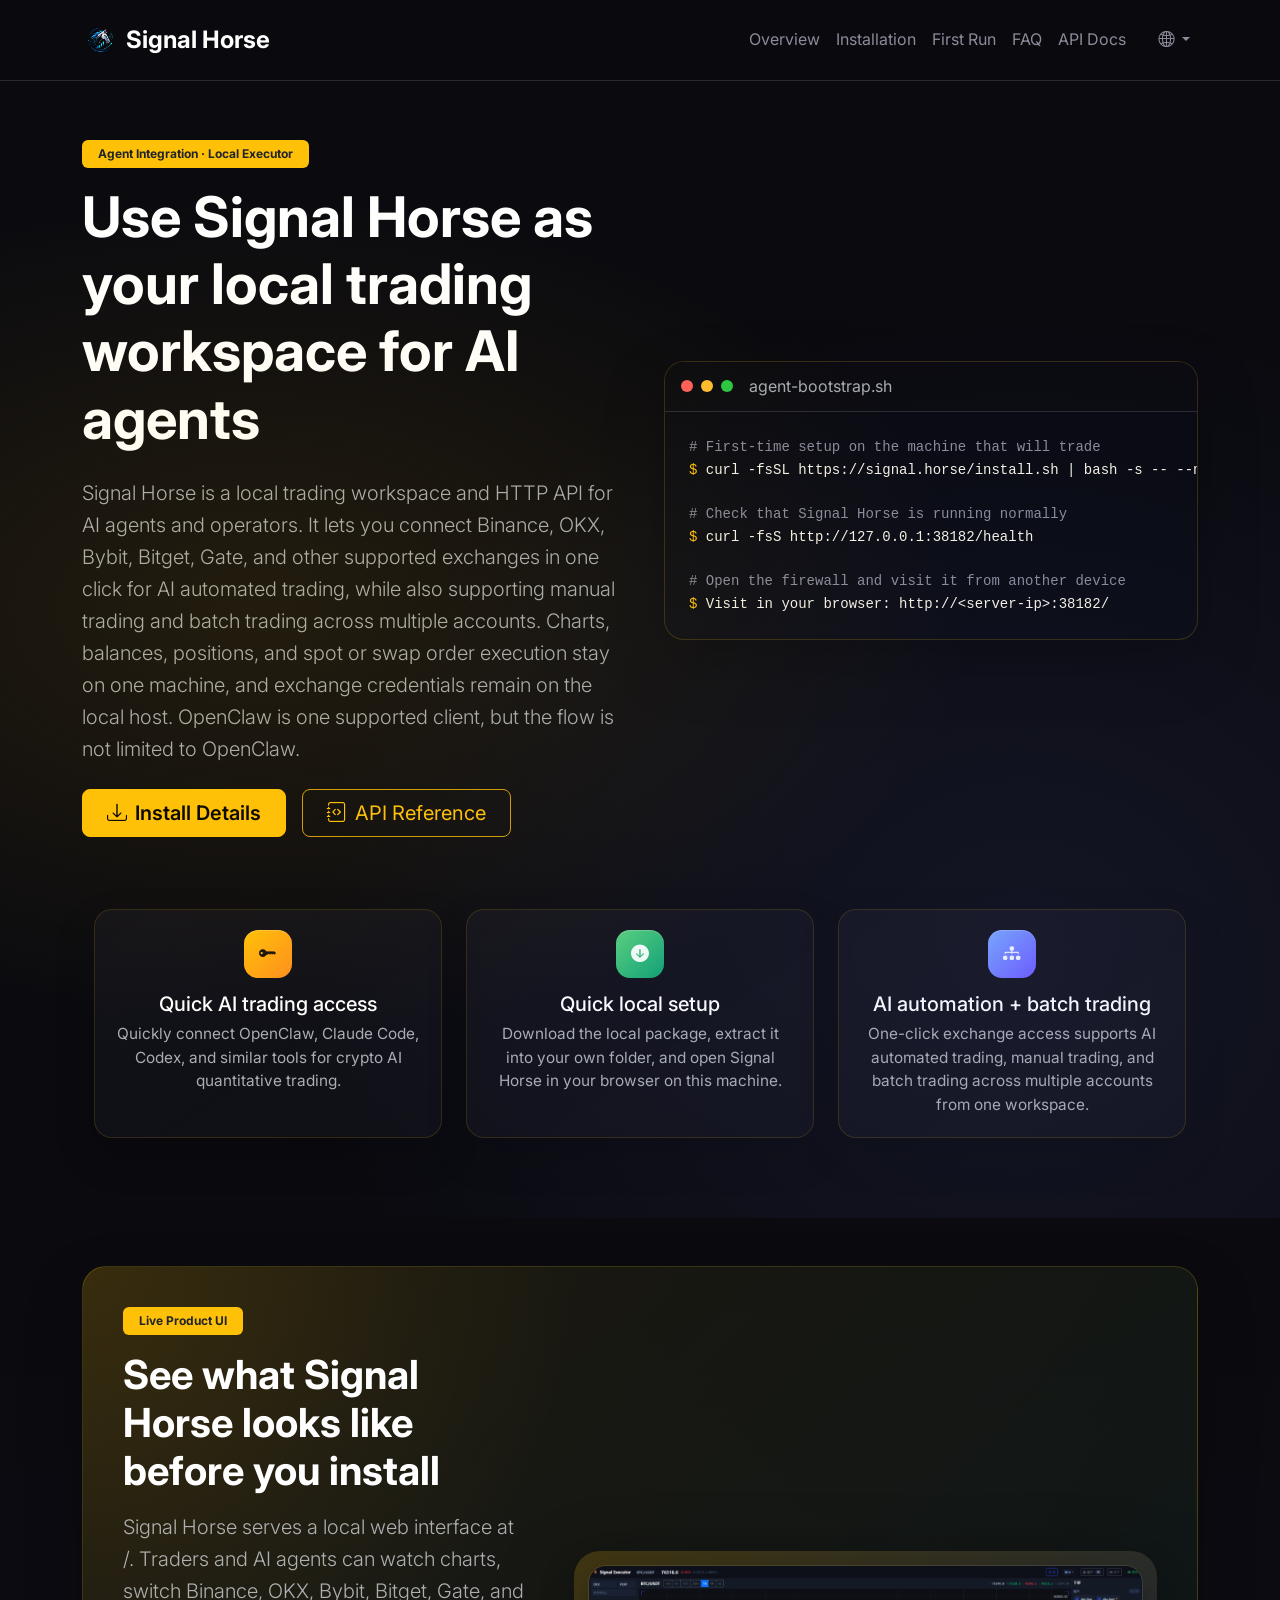
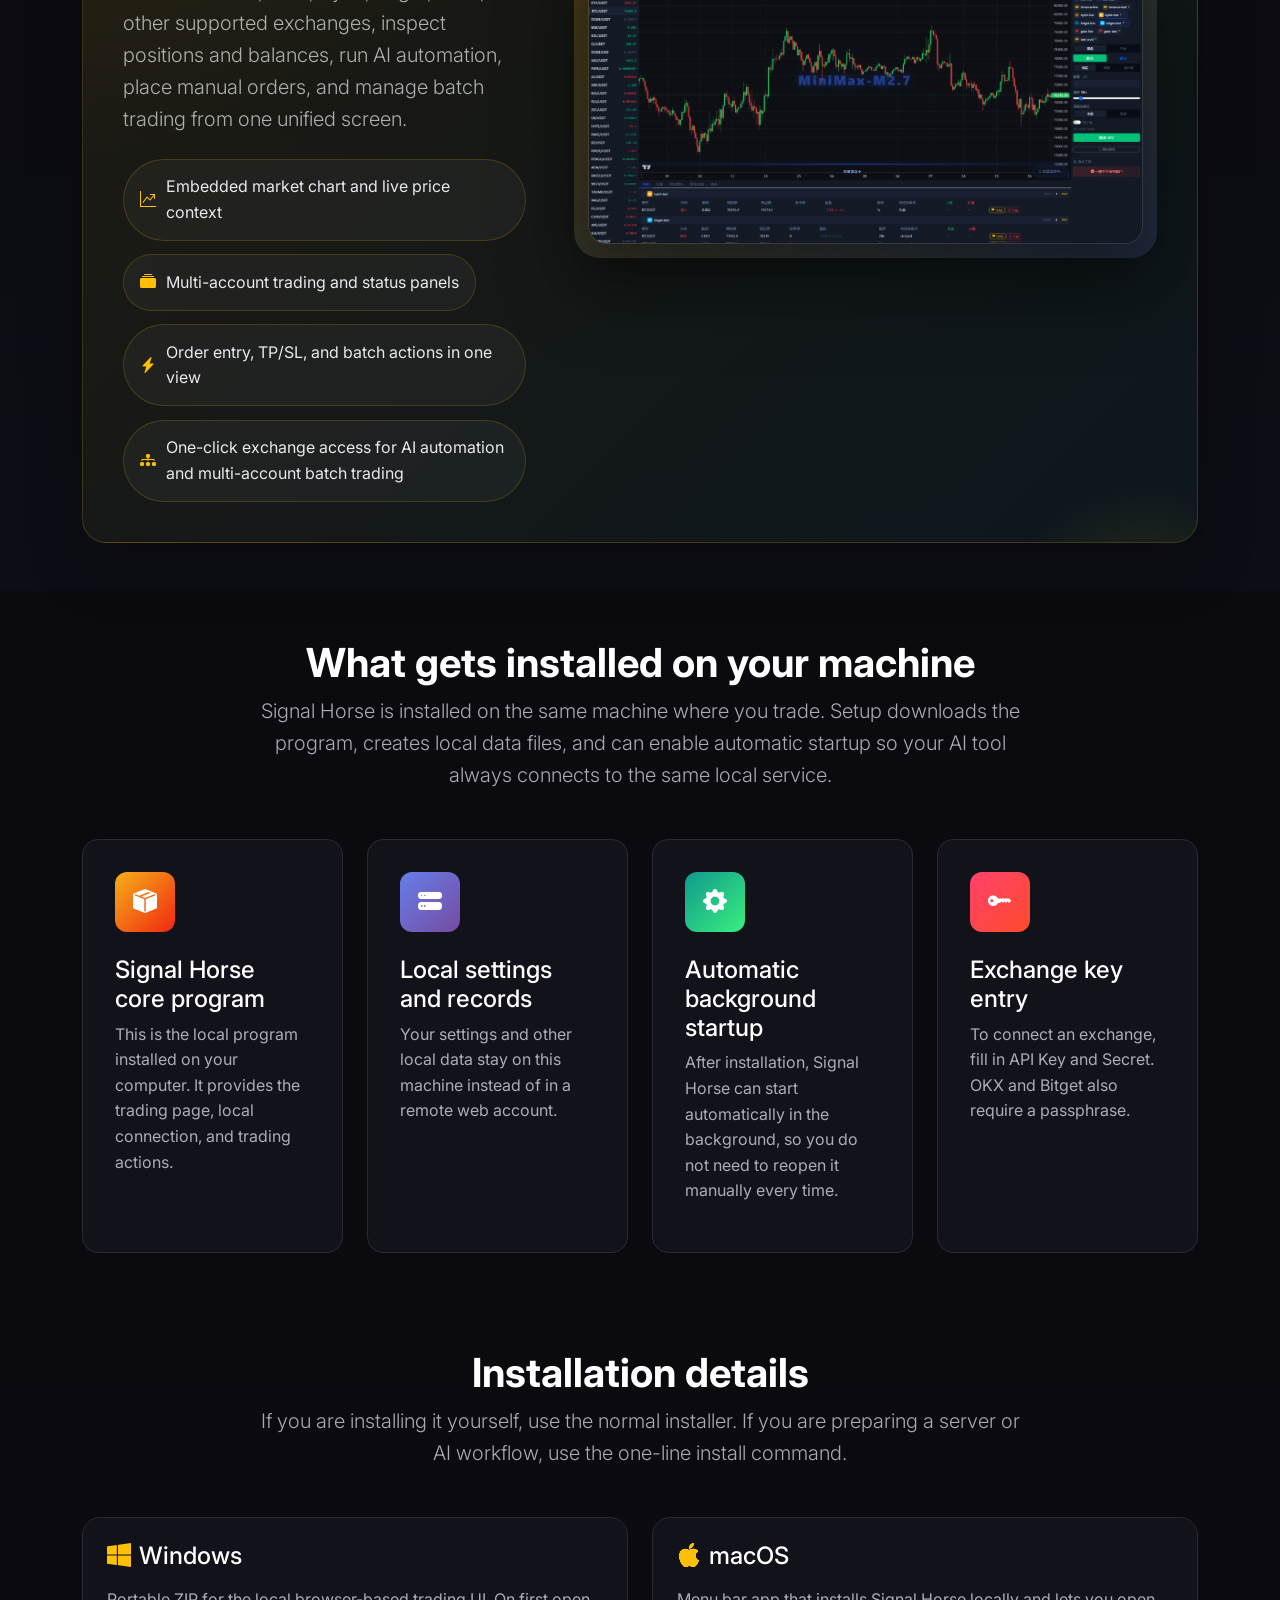
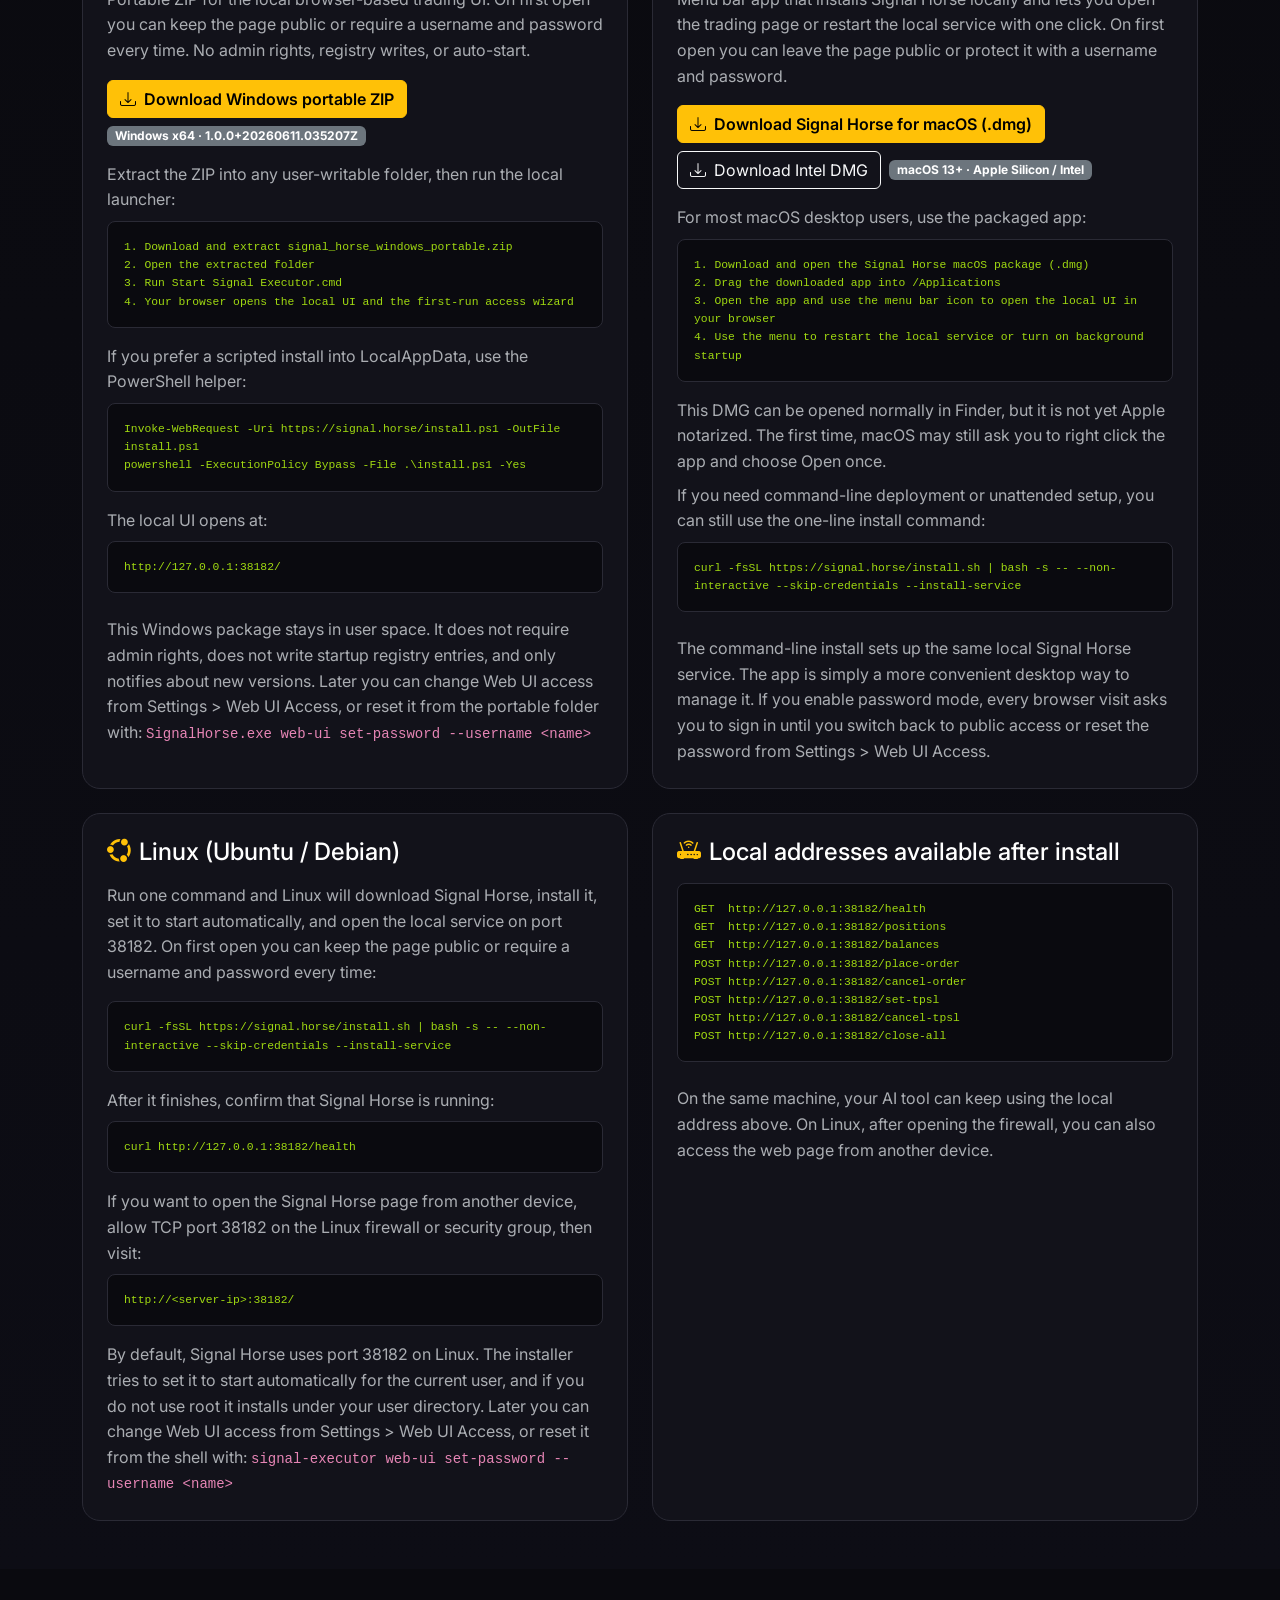
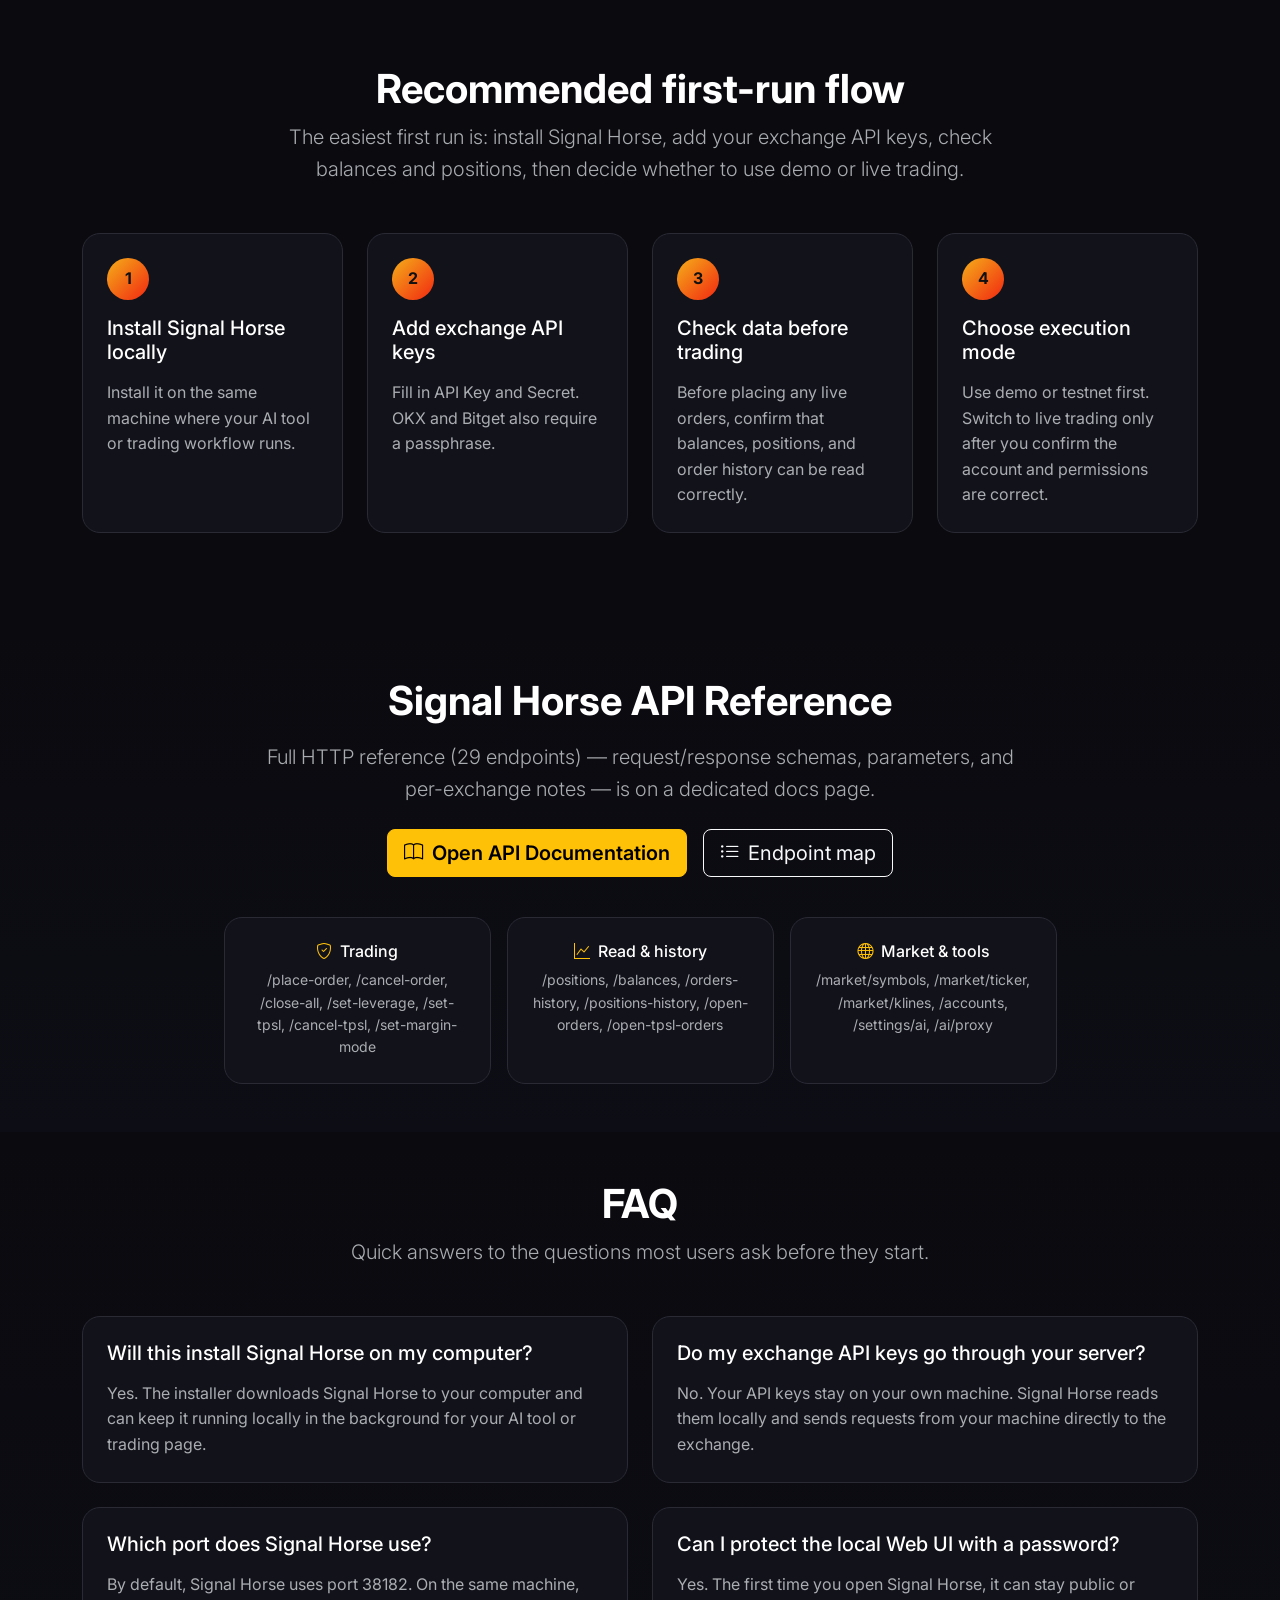
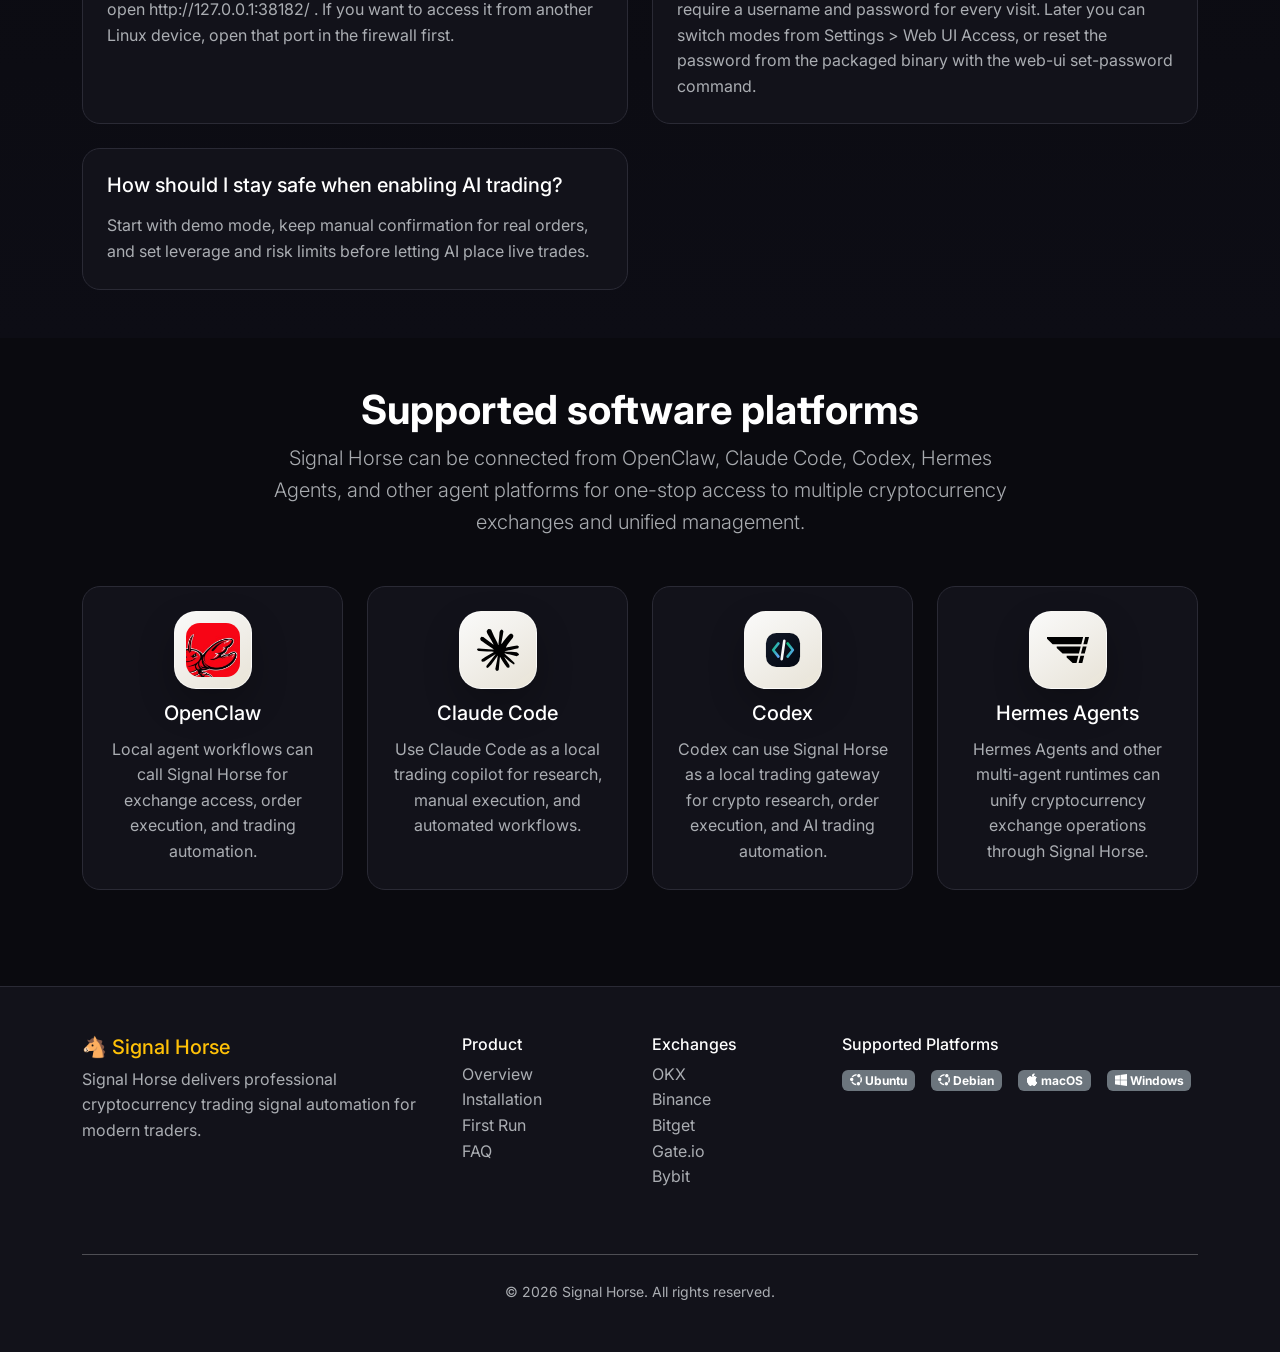
==== commit 9984232f: "Publish auth hardening release" ====
--- a/index.html
+++ b/index.html
@@ -274,7 +274,7 @@
                     <p class="text-muted">Portable ZIP for the local browser-based trading UI. On first open you can keep the page public or require a username and password every time. No admin rights, registry writes, or auto-start.</p>
                     <div class="d-flex gap-2 flex-wrap mb-3">
                         <a href="https://signal.horse/releases/latest/signal_horse_windows_portable.zip" class="btn btn-warning"><i class="bi bi-download me-2"></i>Download Windows portable ZIP</a>
-                        <span class="badge bg-secondary align-self-center">Windows x64 · 1.0.0+20260608.142819Z</span>
+                        <span class="badge bg-secondary align-self-center">Windows x64 · 1.0.0+20260611.035207Z</span>
                     </div>
                     <p class="text-muted mb-2">Extract the ZIP into any user-writable folder, then run the local launcher:</p>
                     <div class="code-block mb-3">
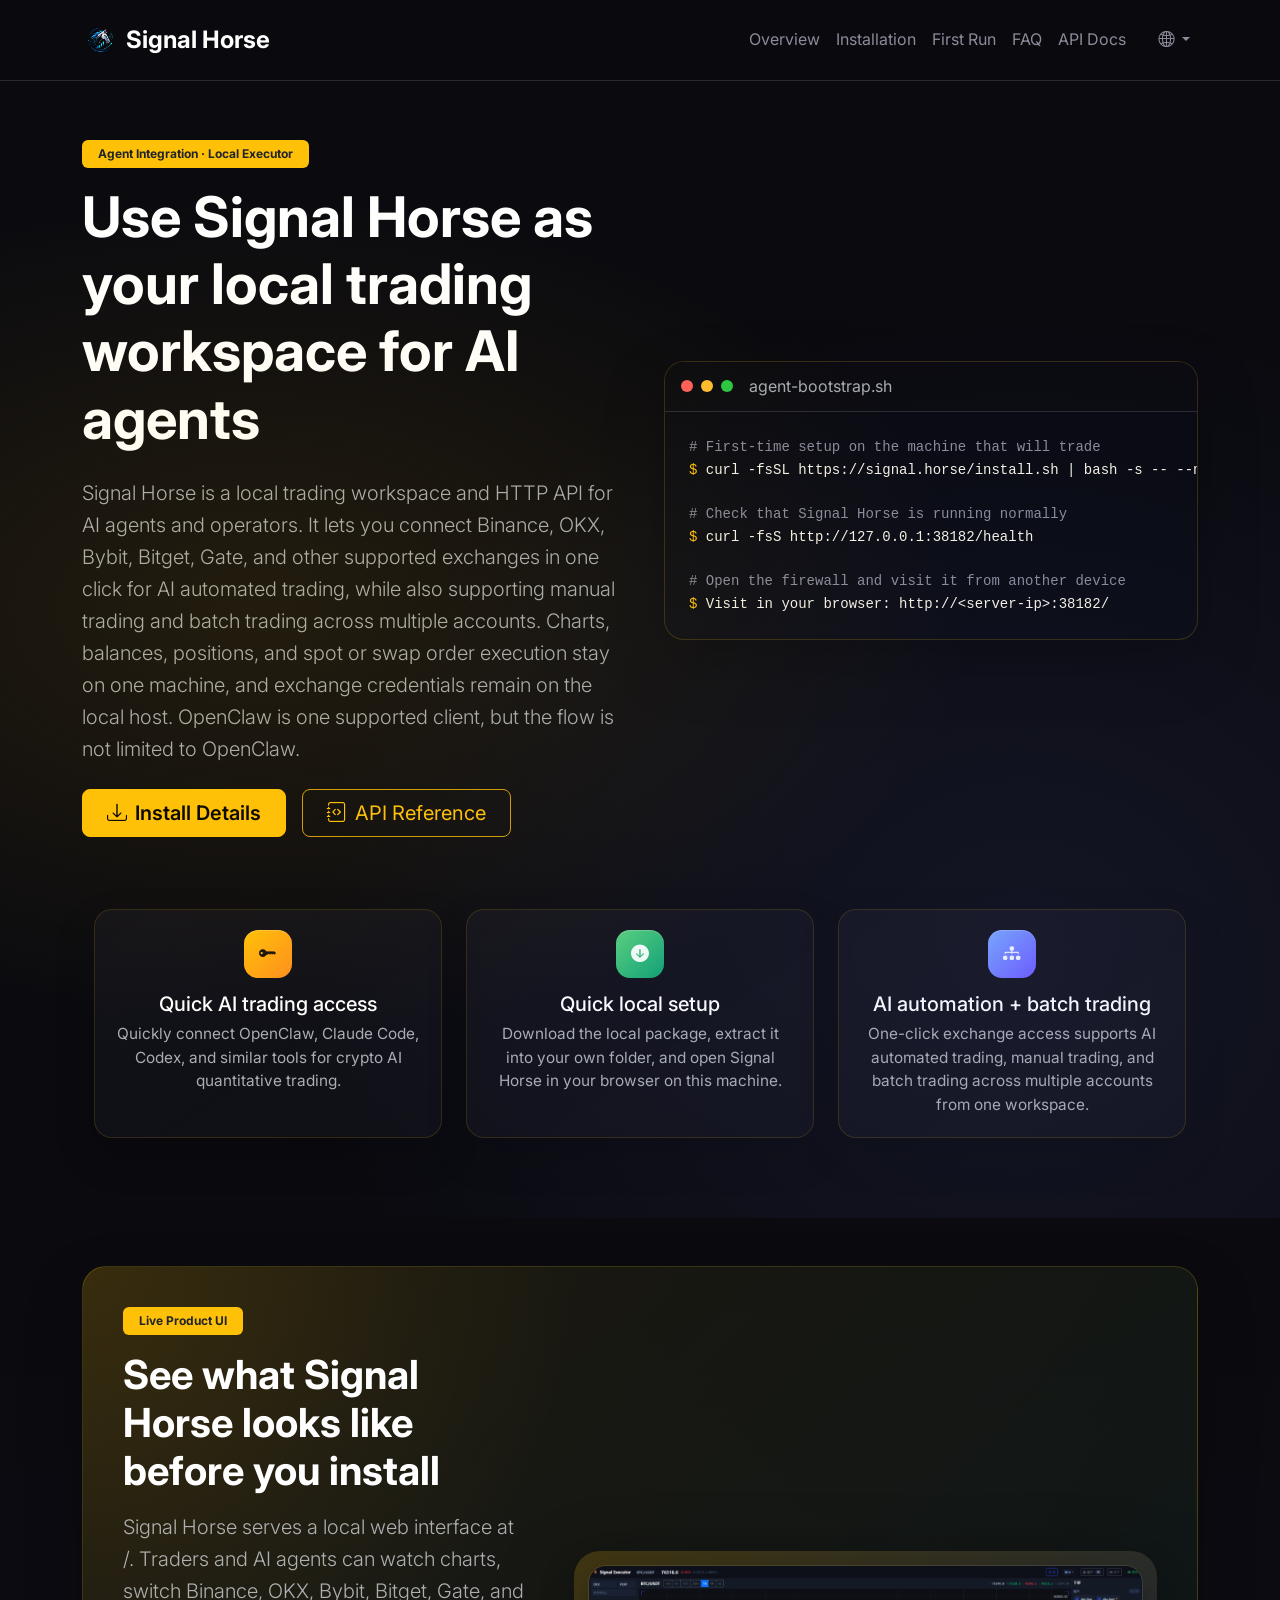
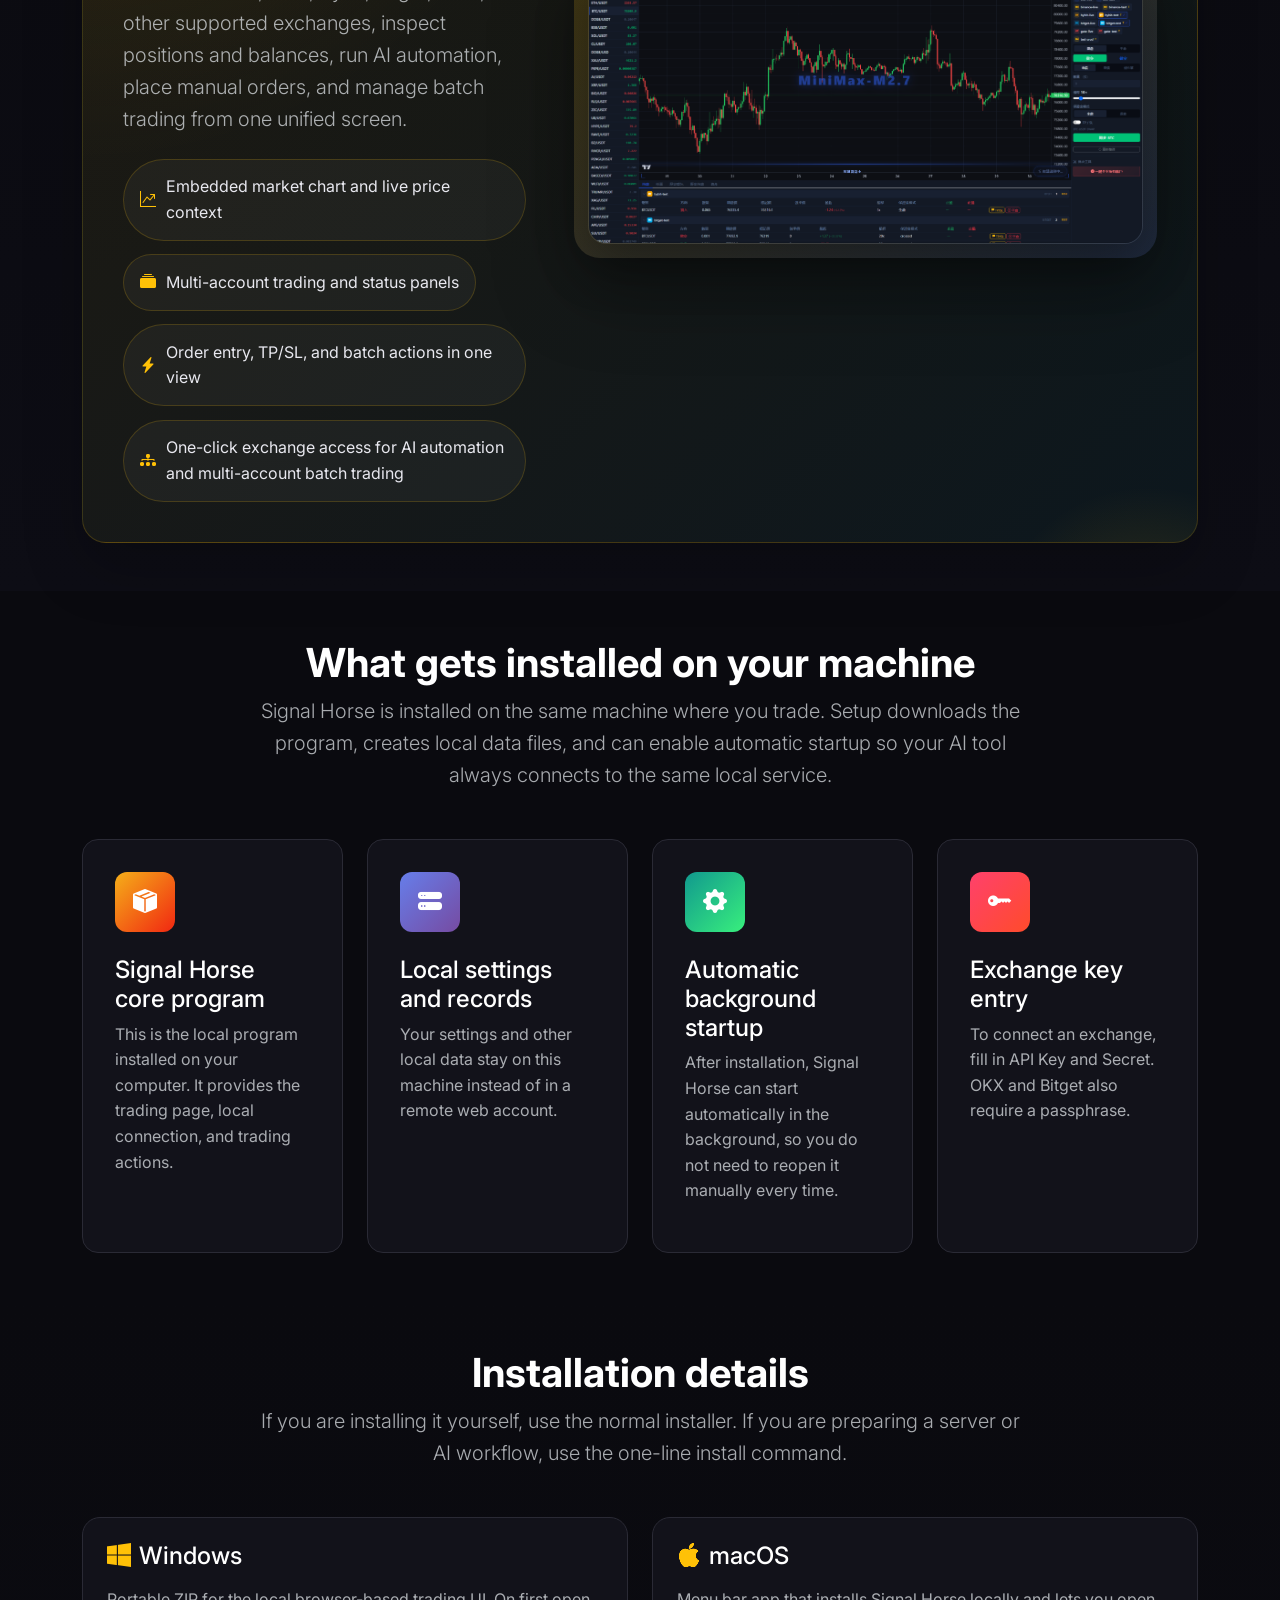
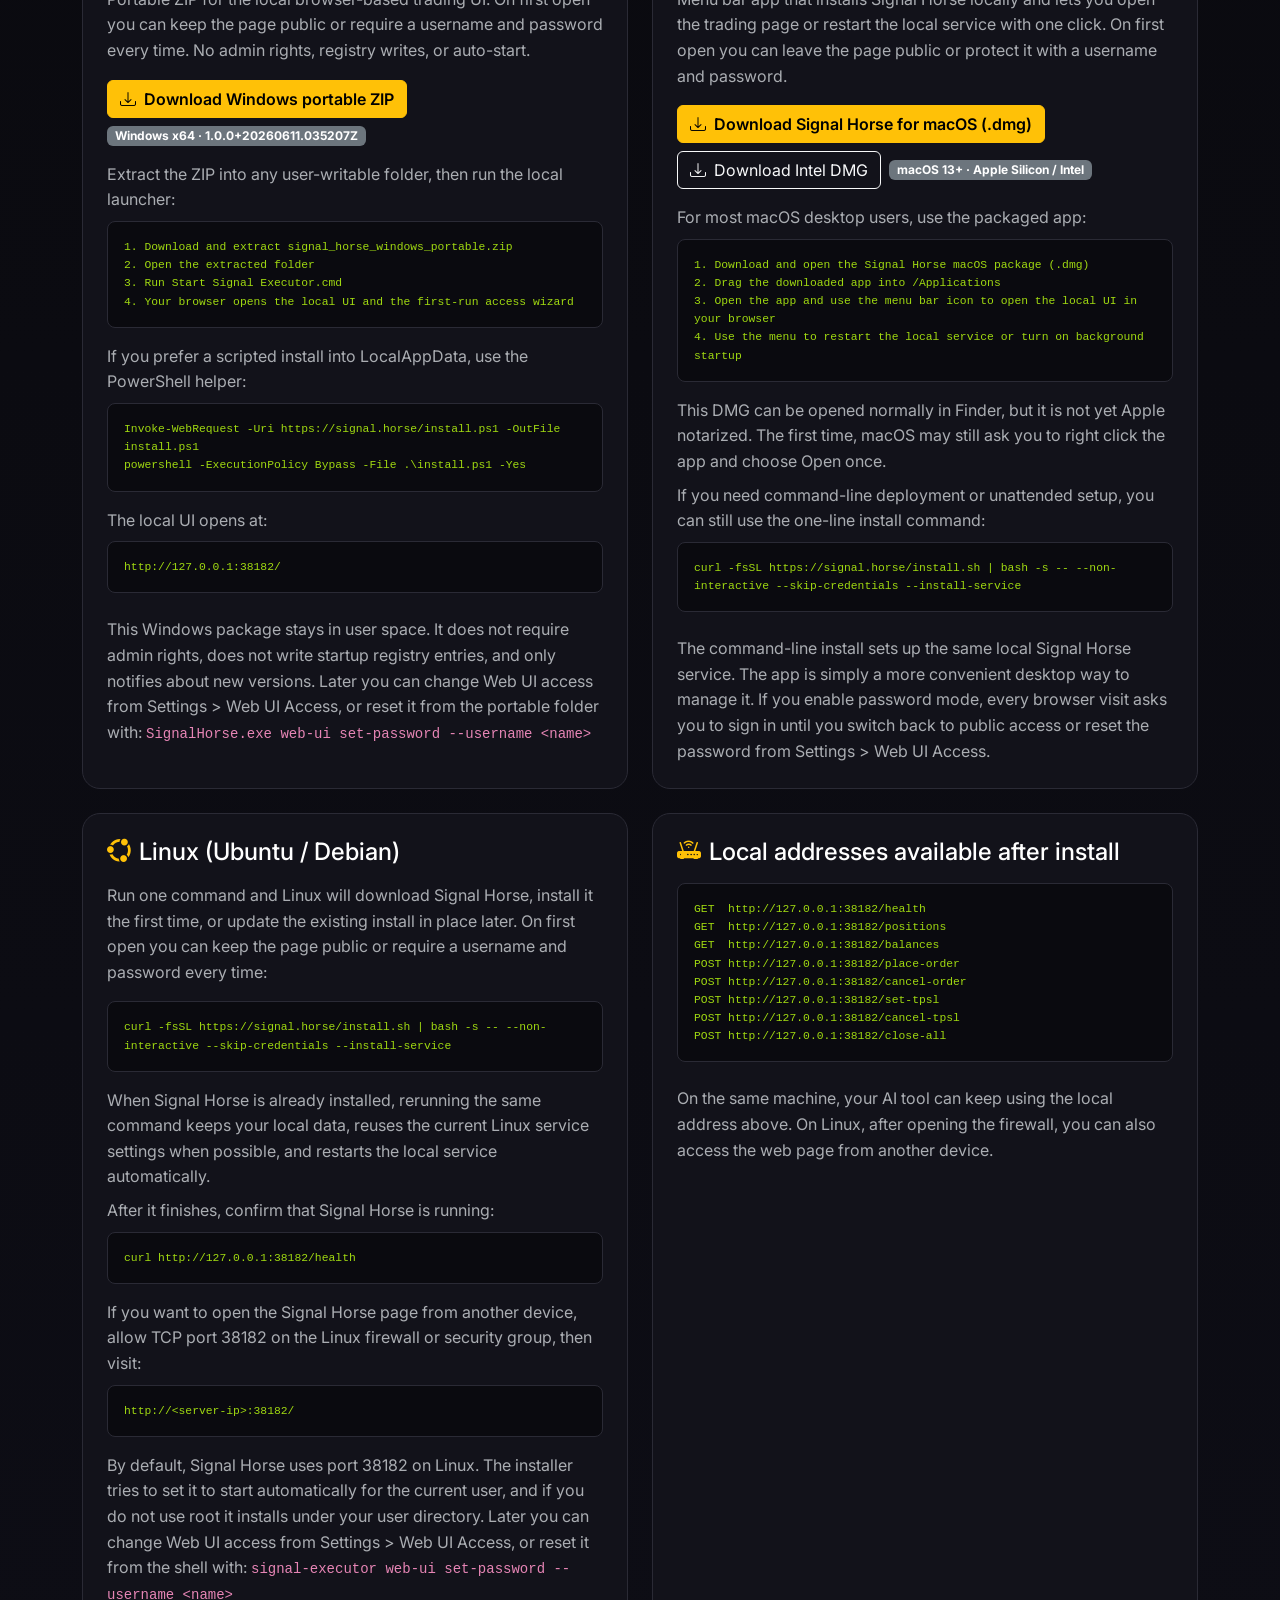
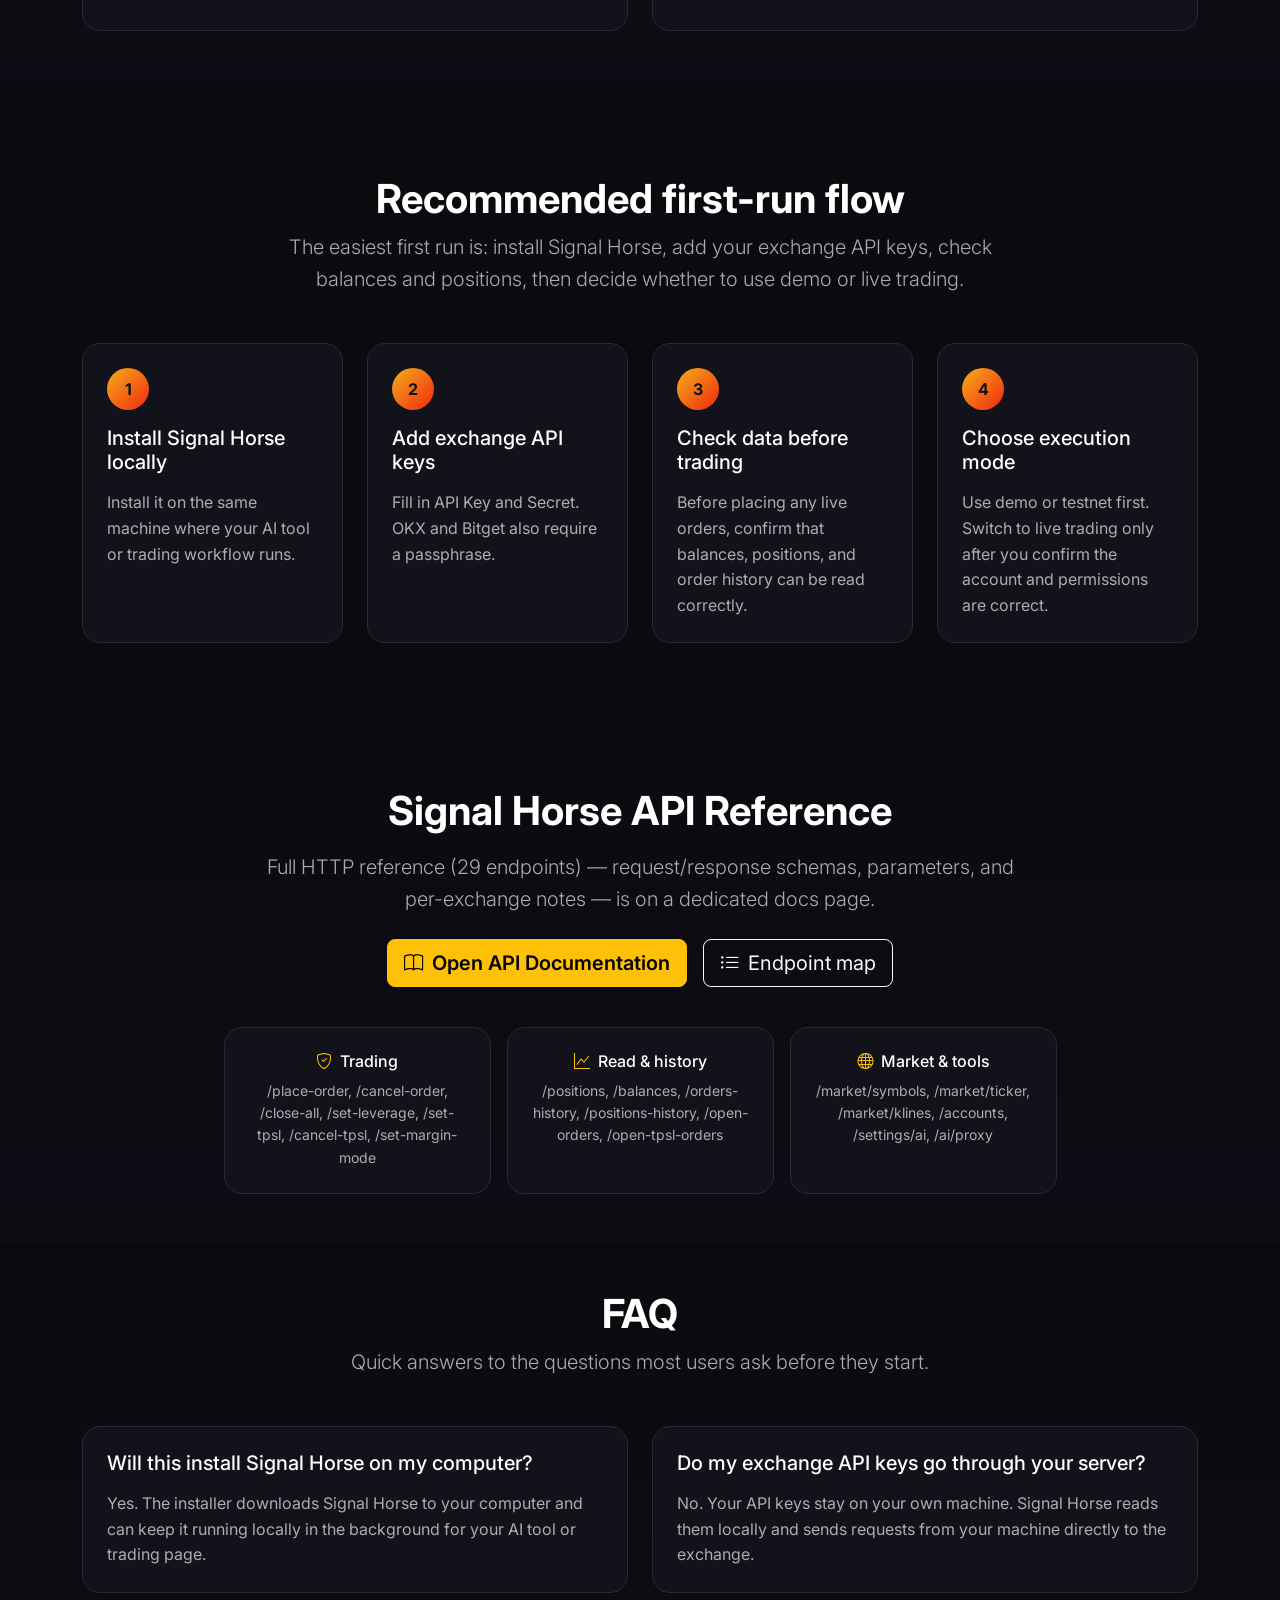
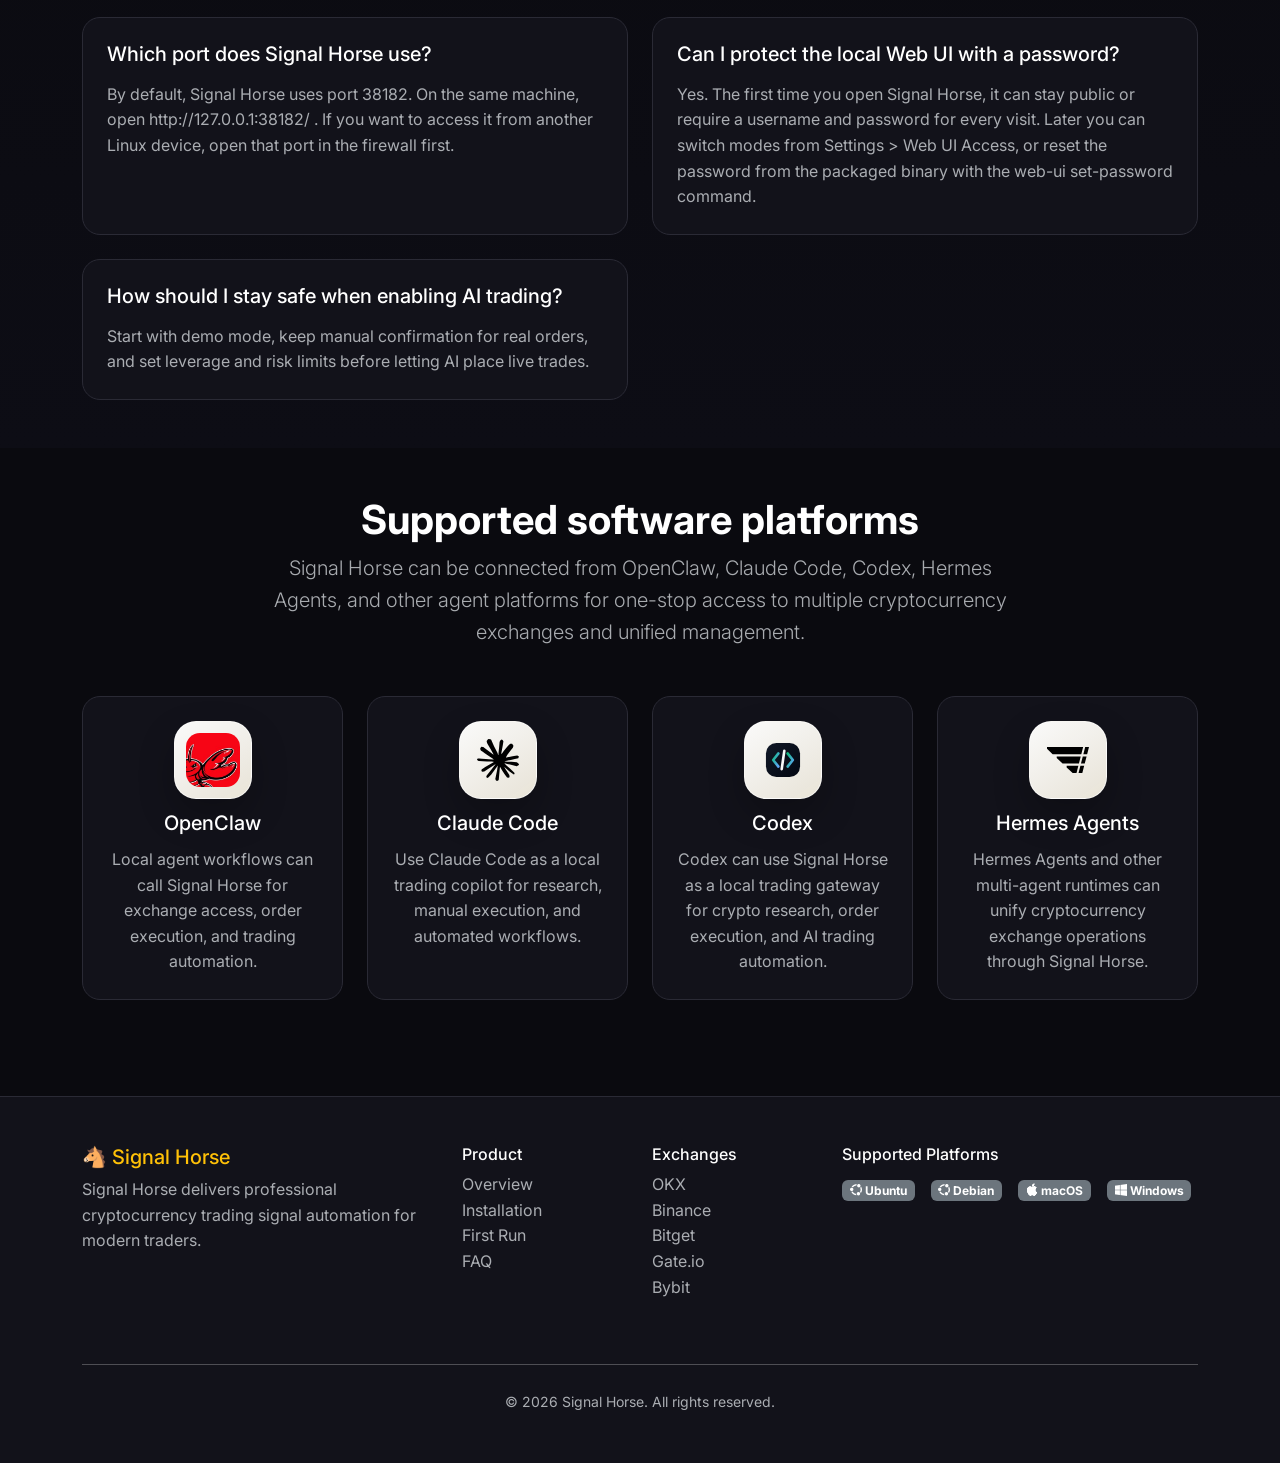
==== commit 0789dd67: "Publish Linux self-update installer" ====
--- a/index.html
+++ b/index.html
@@ -322,10 +322,11 @@
             <div class="col-lg-6">
                 <div class="install-platform-card h-100">
                     <h4><i class="bi bi-ubuntu text-warning me-2"></i>Linux (Ubuntu / Debian)</h4>
-                    <p class="text-muted">Run one command and Linux will download Signal Horse, install it, set it to start automatically, and open the local service on port 38182. On first open you can keep the page public or require a username and password every time:</p>
+                    <p class="text-muted">Run one command and Linux will download Signal Horse, install it the first time, or update the existing install in place later. On first open you can keep the page public or require a username and password every time:</p>
                     <div class="code-block mb-3">
                         <pre class="mb-0 guide-code">curl -fsSL https://signal.horse/install.sh | bash -s -- --non-interactive --skip-credentials --install-service</pre>
                     </div>
+                    <p class="text-muted mb-2">When Signal Horse is already installed, rerunning the same command keeps your local data, reuses the current Linux service settings when possible, and restarts the local service automatically.</p>
                     <p class="text-muted mb-2">After it finishes, confirm that Signal Horse is running:</p>
                     <div class="code-block mb-3">
                         <pre class="mb-0 guide-code">curl http://127.0.0.1:38182/health</pre>
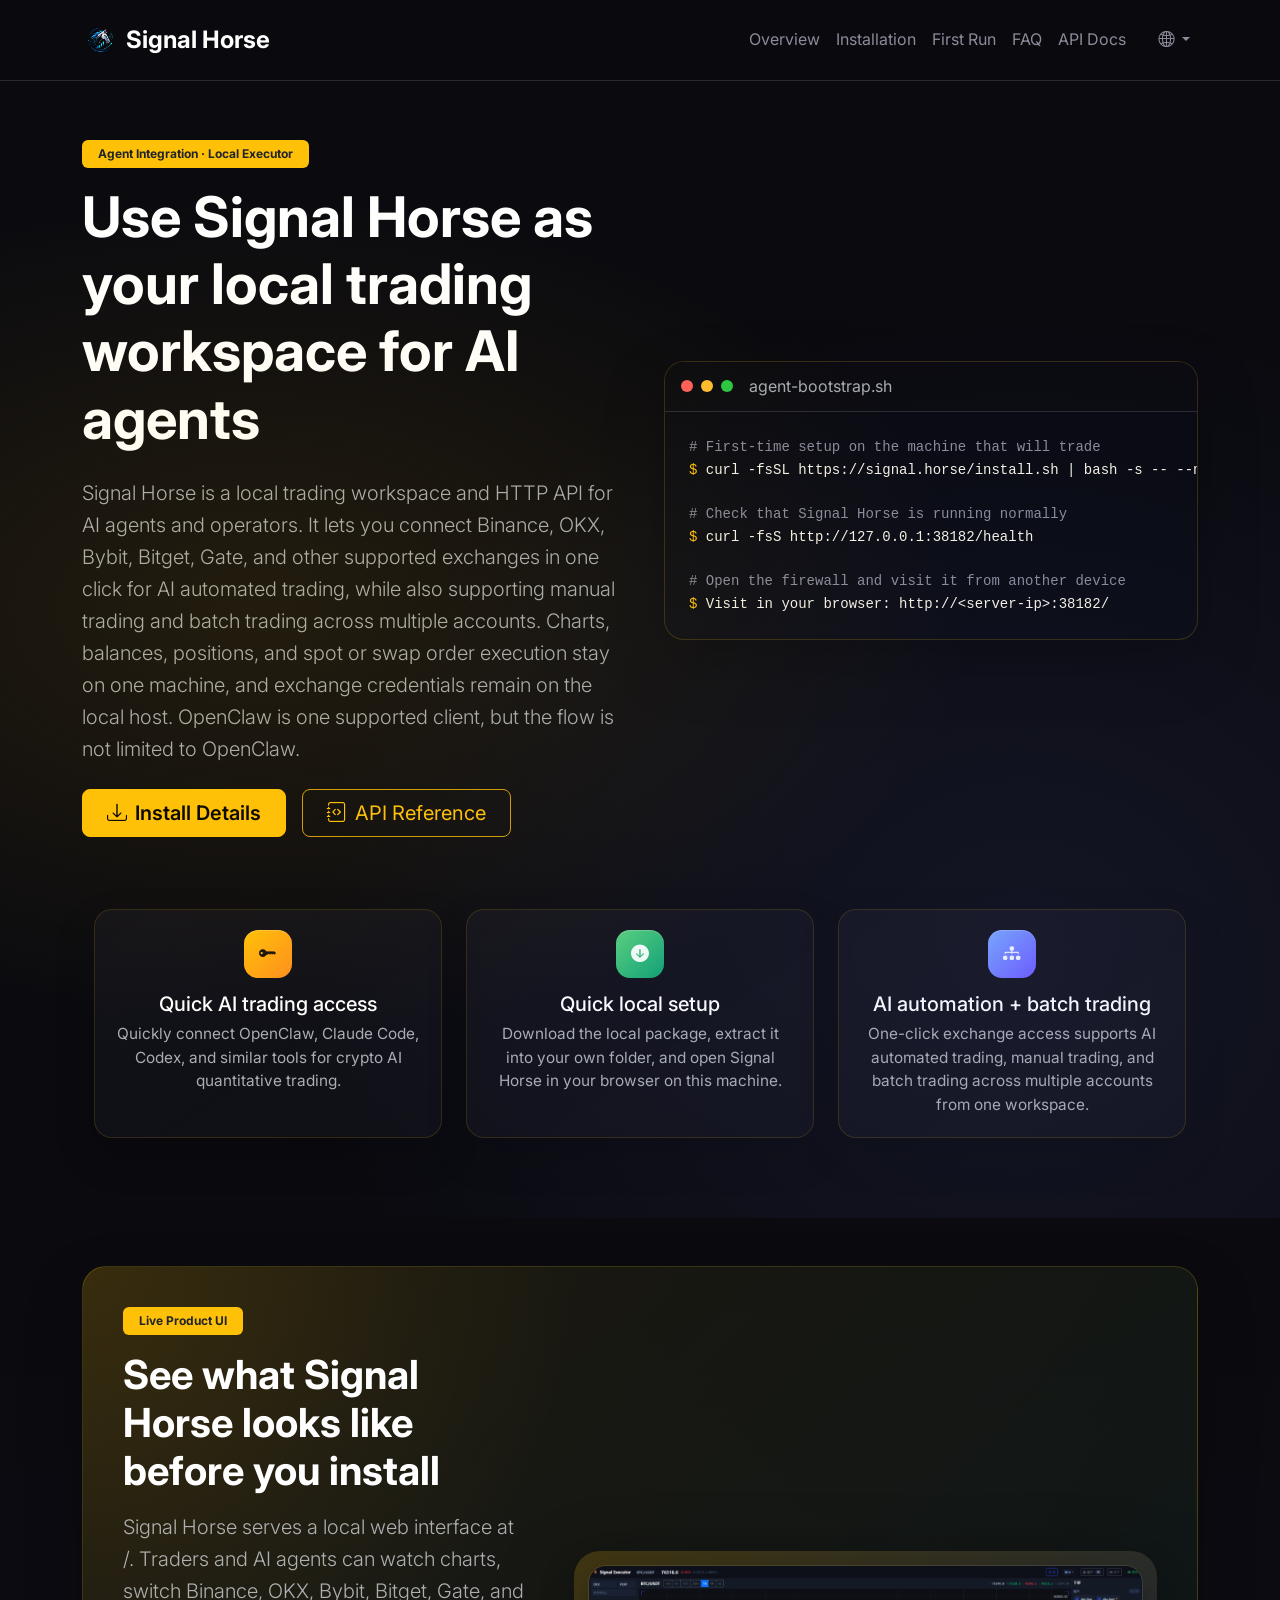
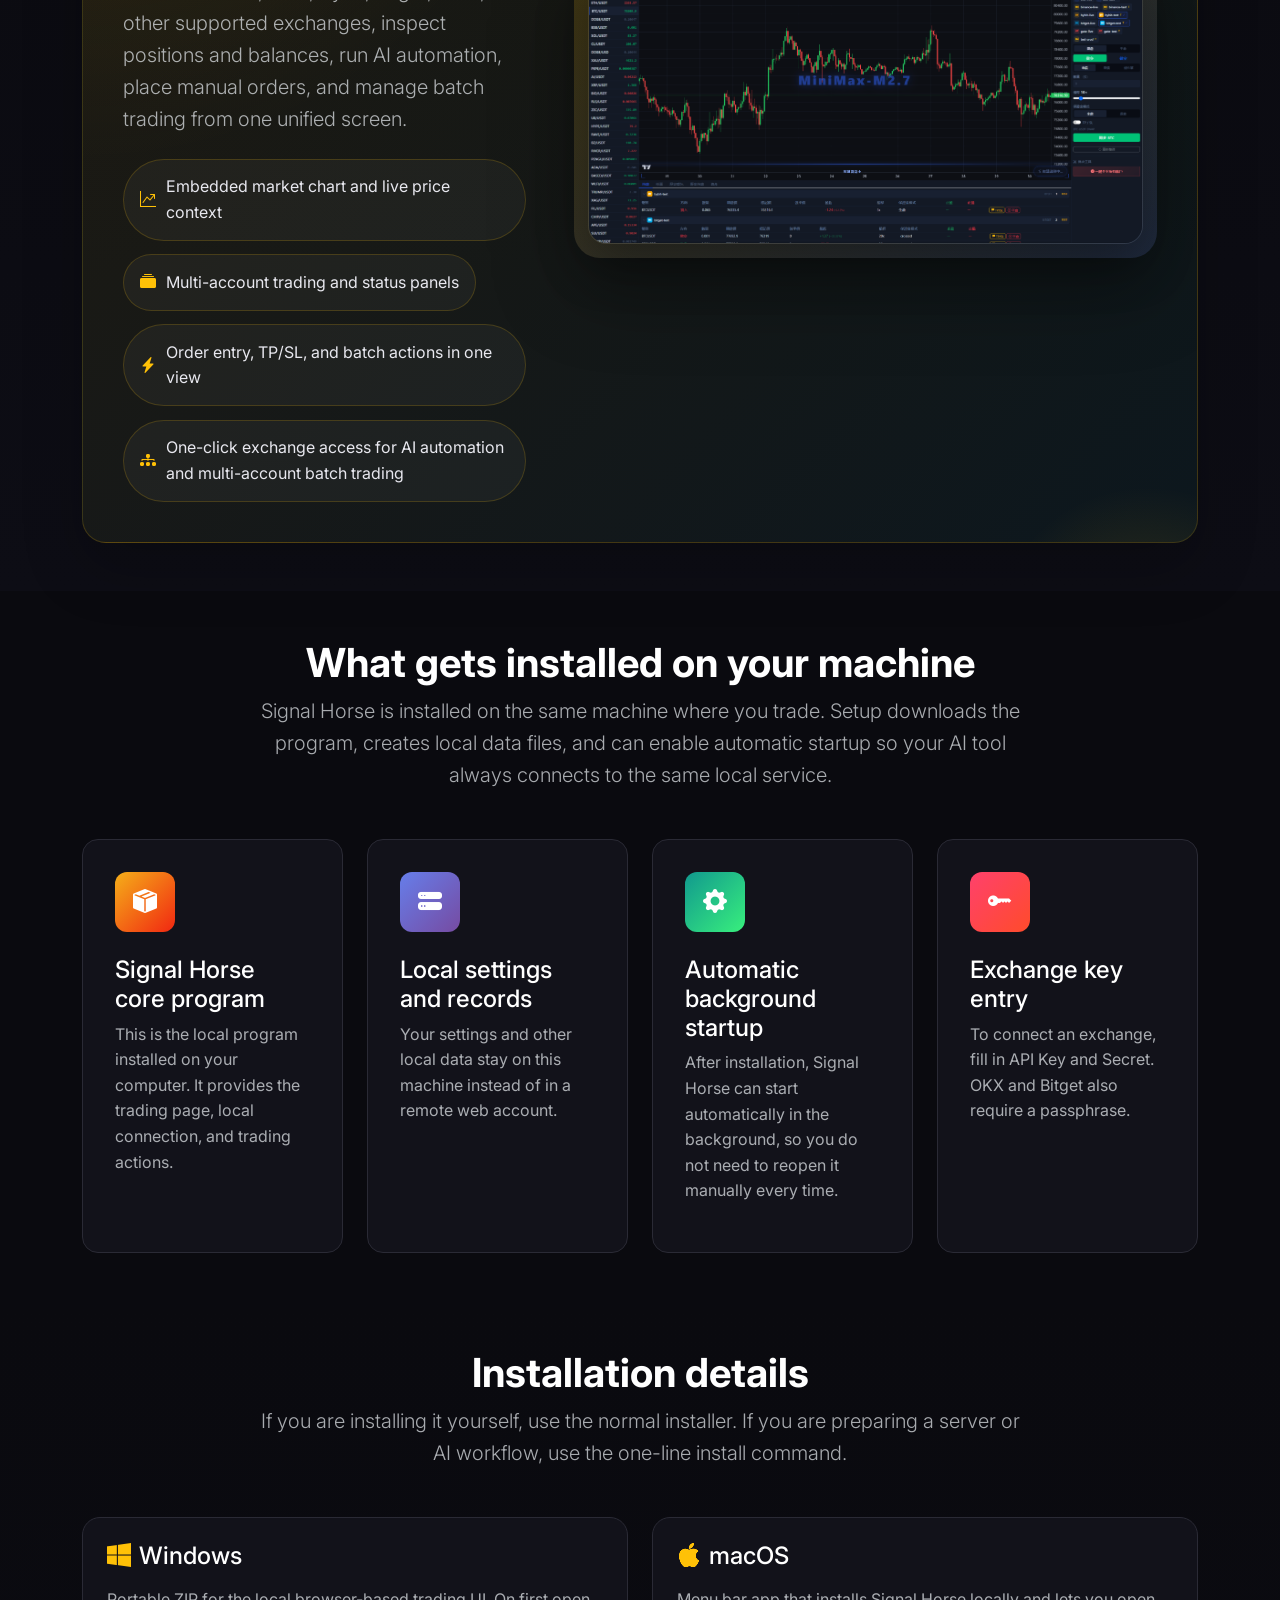
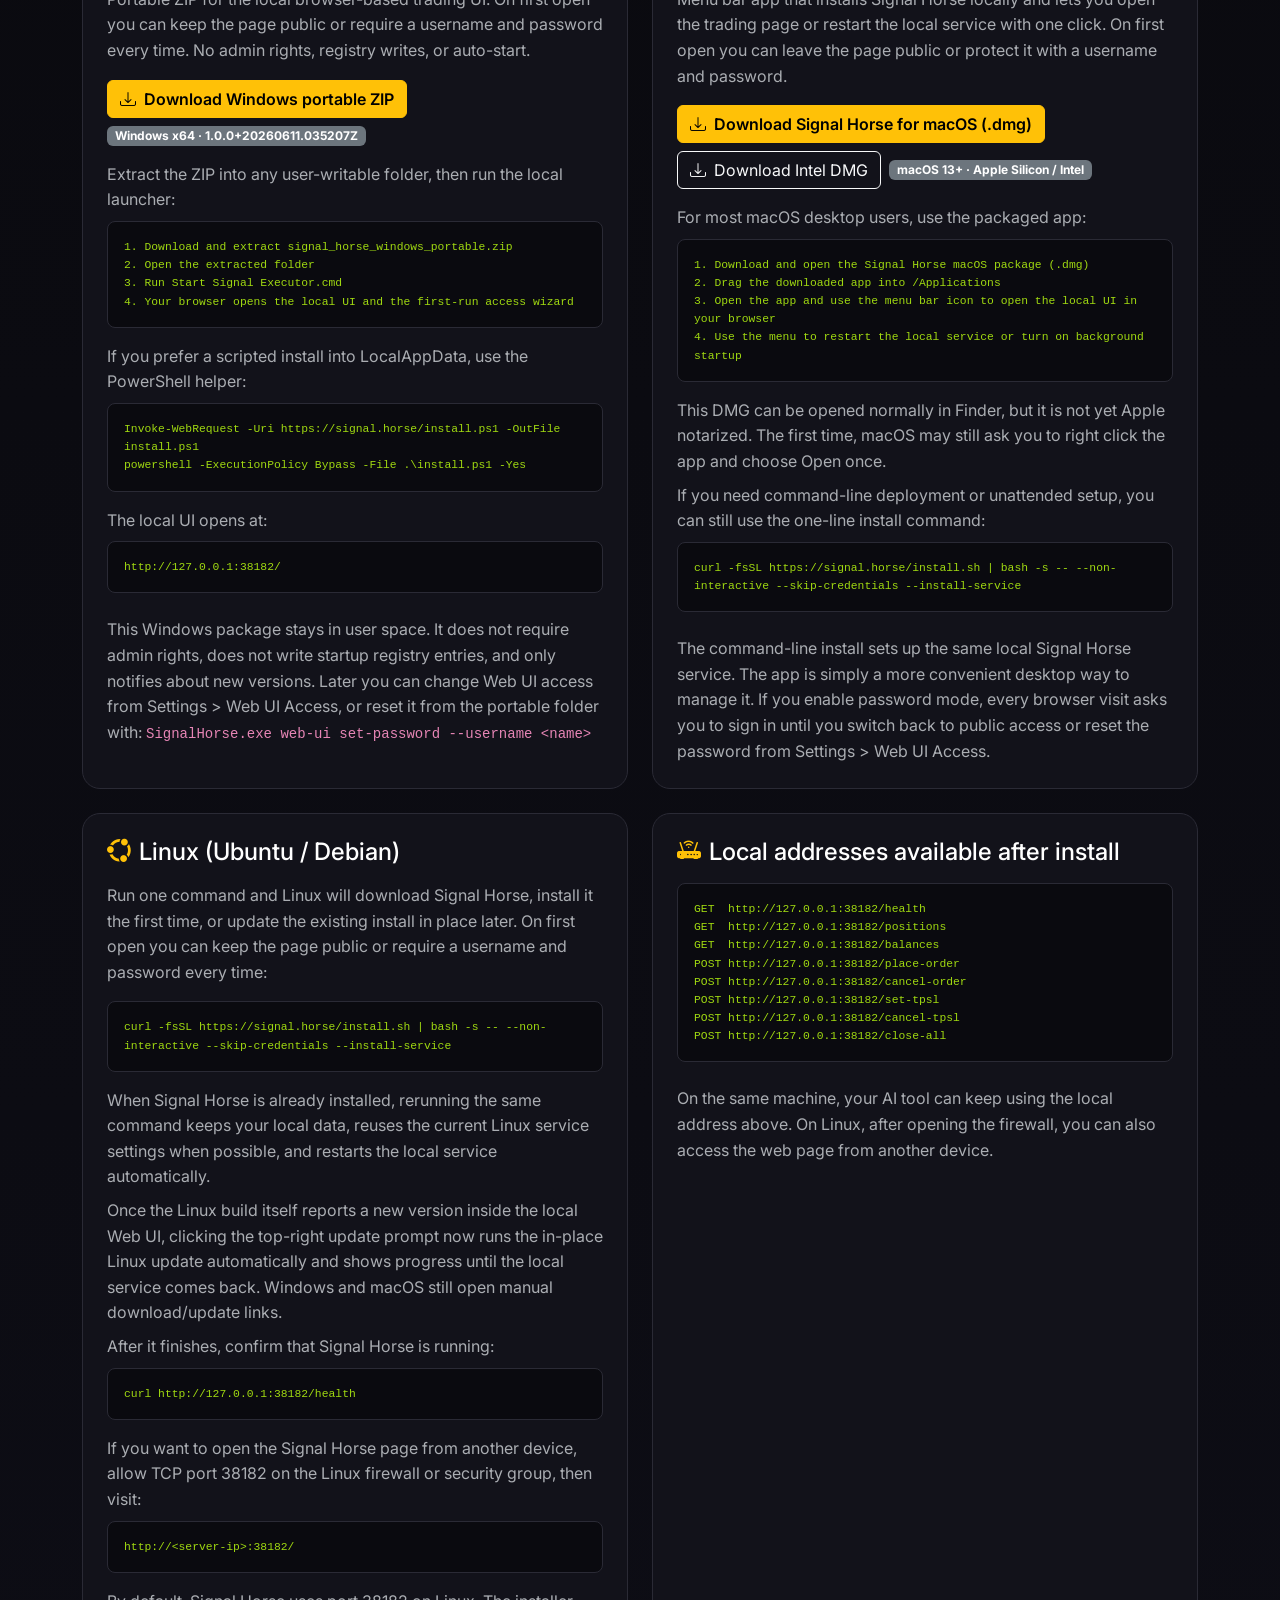
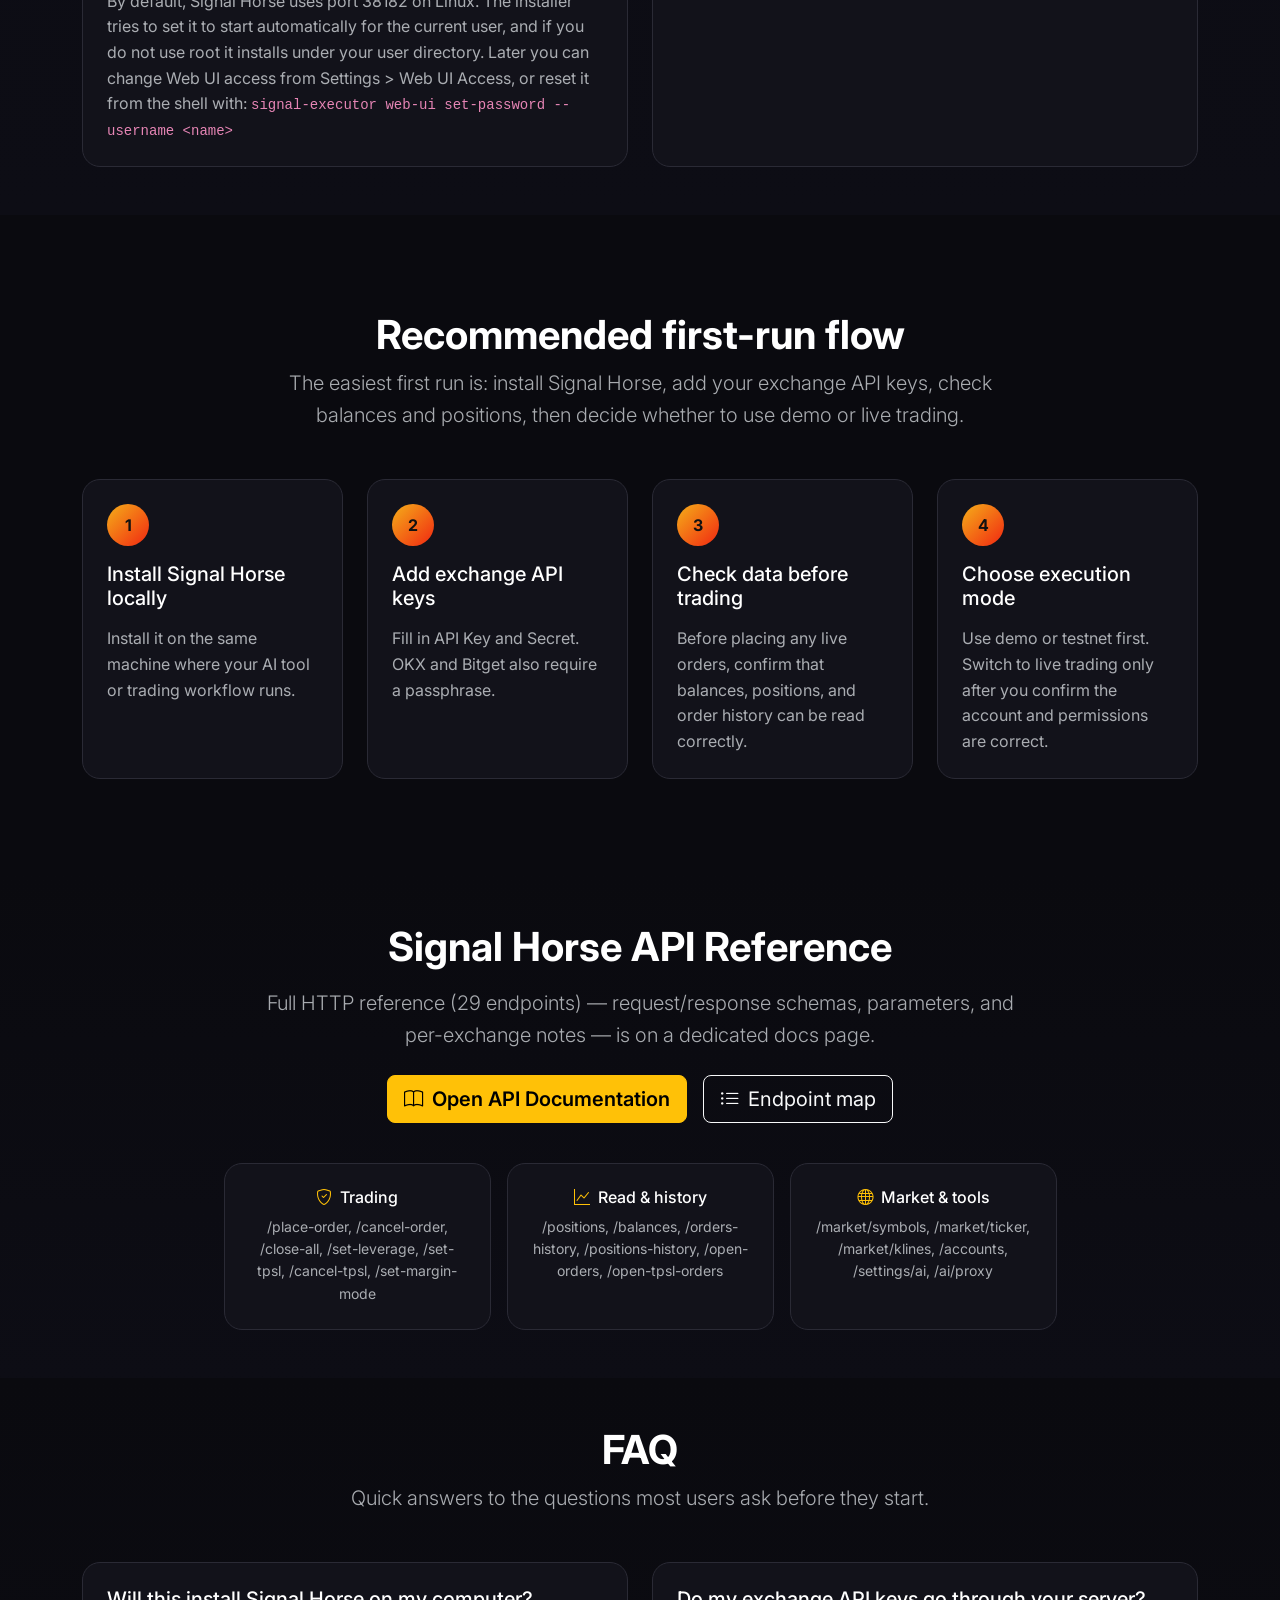
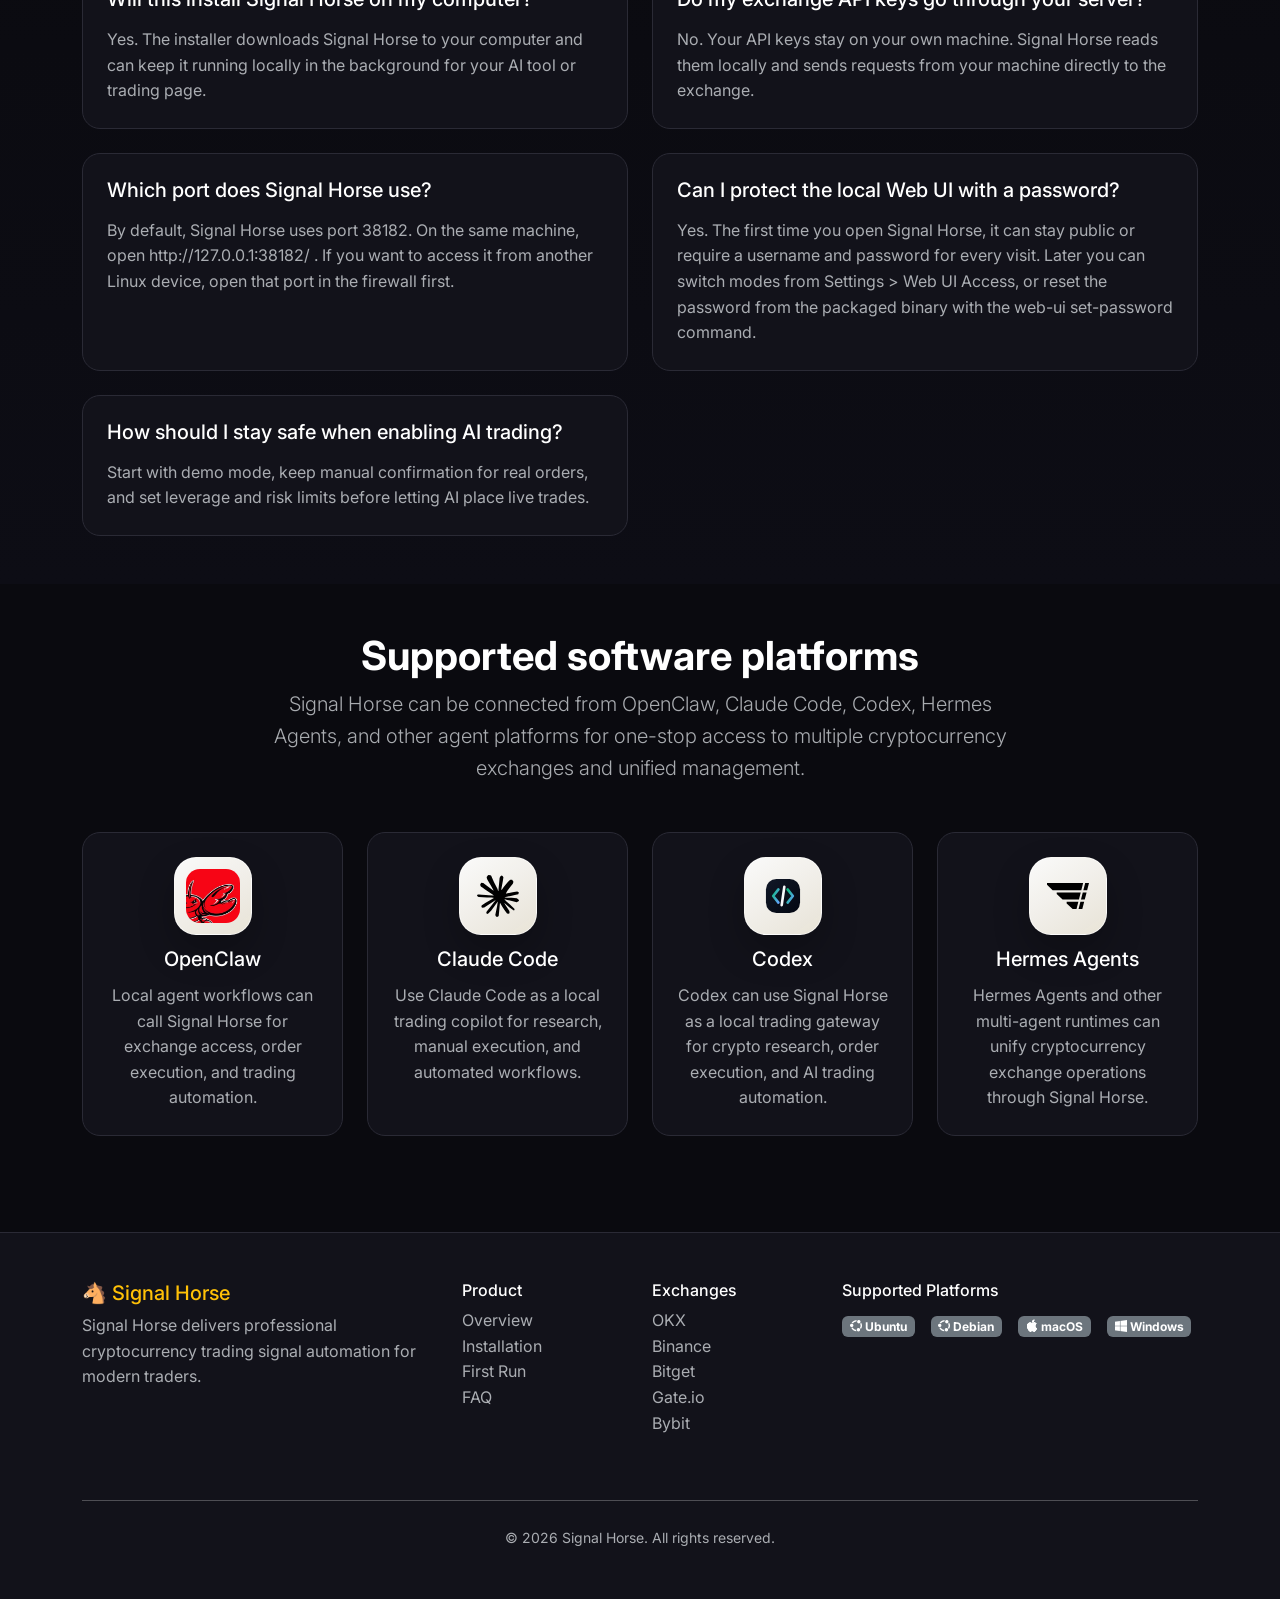
==== commit ad1127f3: "Publish Linux in-app updater" ====
--- a/index.html
+++ b/index.html
@@ -327,6 +327,7 @@
                         <pre class="mb-0 guide-code">curl -fsSL https://signal.horse/install.sh | bash -s -- --non-interactive --skip-credentials --install-service</pre>
                     </div>
                     <p class="text-muted mb-2">When Signal Horse is already installed, rerunning the same command keeps your local data, reuses the current Linux service settings when possible, and restarts the local service automatically.</p>
+                    <p class="text-muted mb-2">Once the Linux build itself reports a new version inside the local Web UI, clicking the top-right update prompt now runs the in-place Linux update automatically and shows progress until the local service comes back. Windows and macOS still open manual download/update links.</p>
                     <p class="text-muted mb-2">After it finishes, confirm that Signal Horse is running:</p>
                     <div class="code-block mb-3">
                         <pre class="mb-0 guide-code">curl http://127.0.0.1:38182/health</pre>
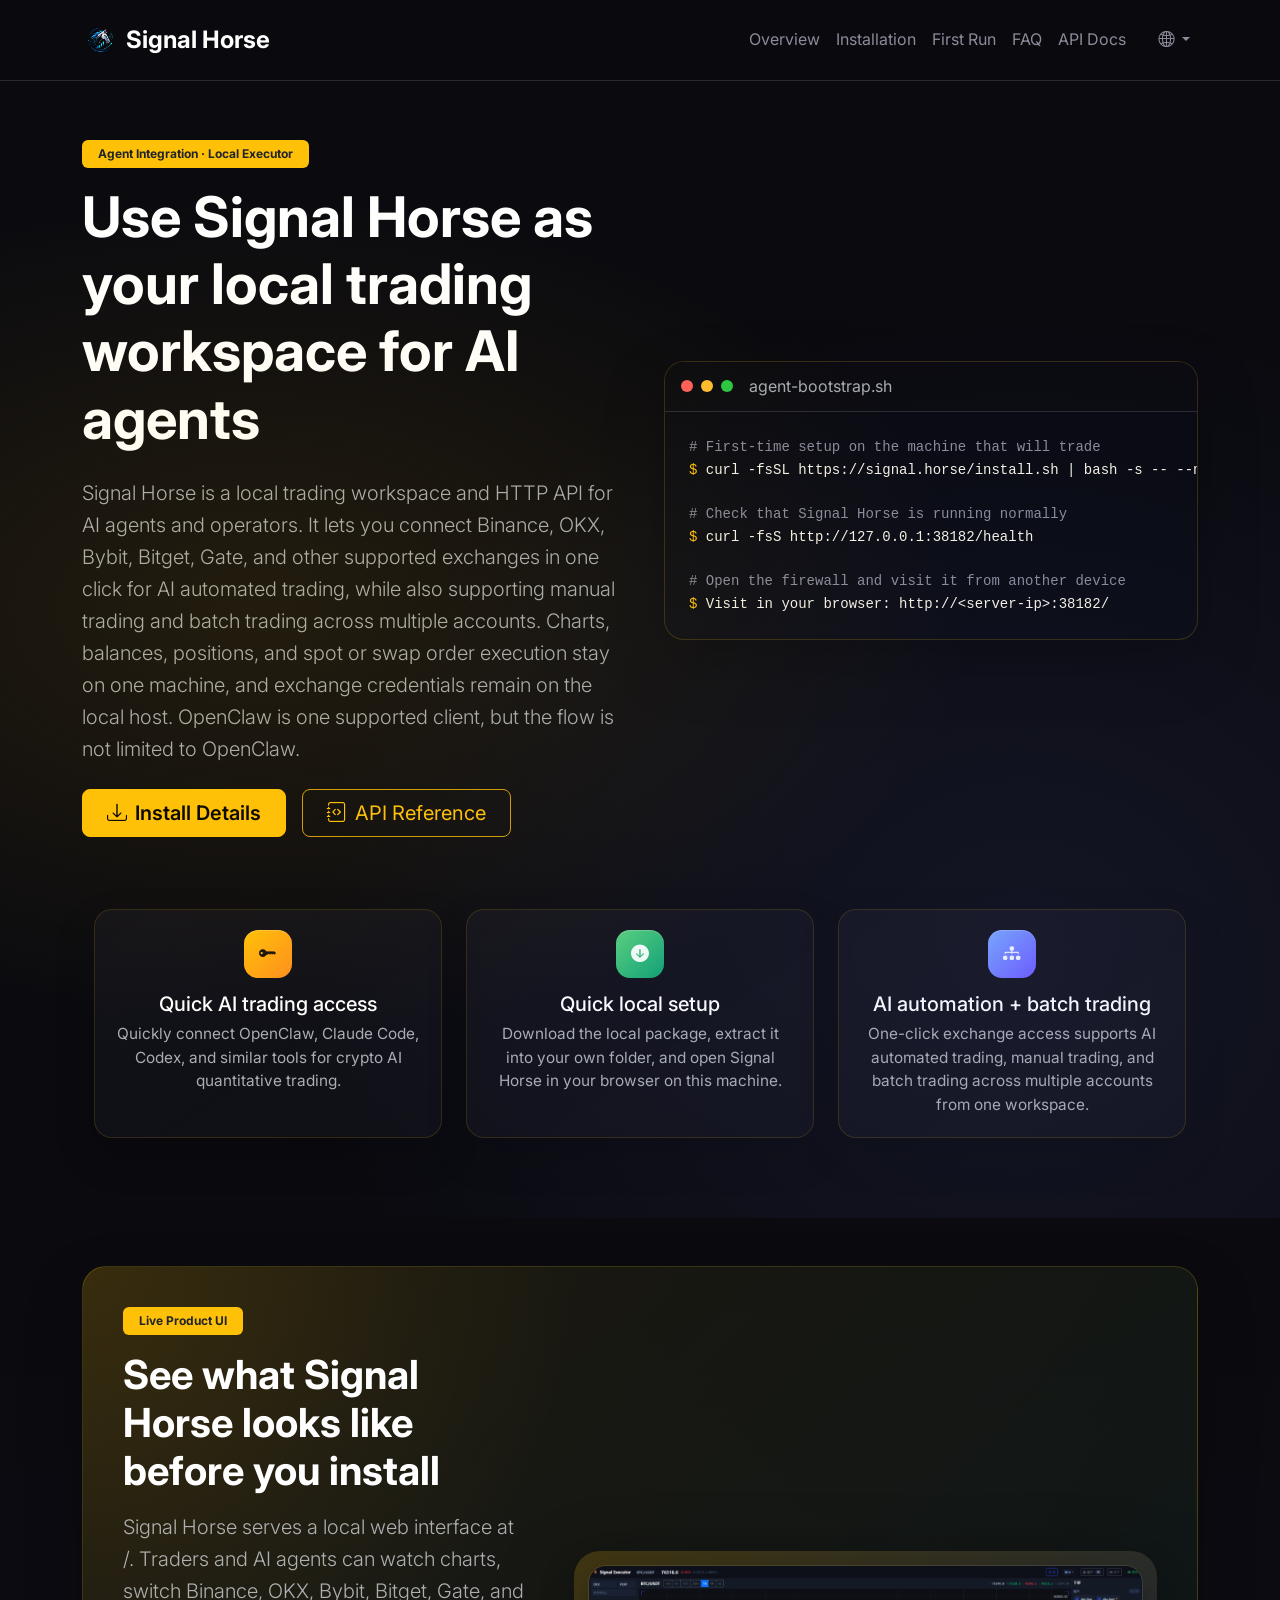
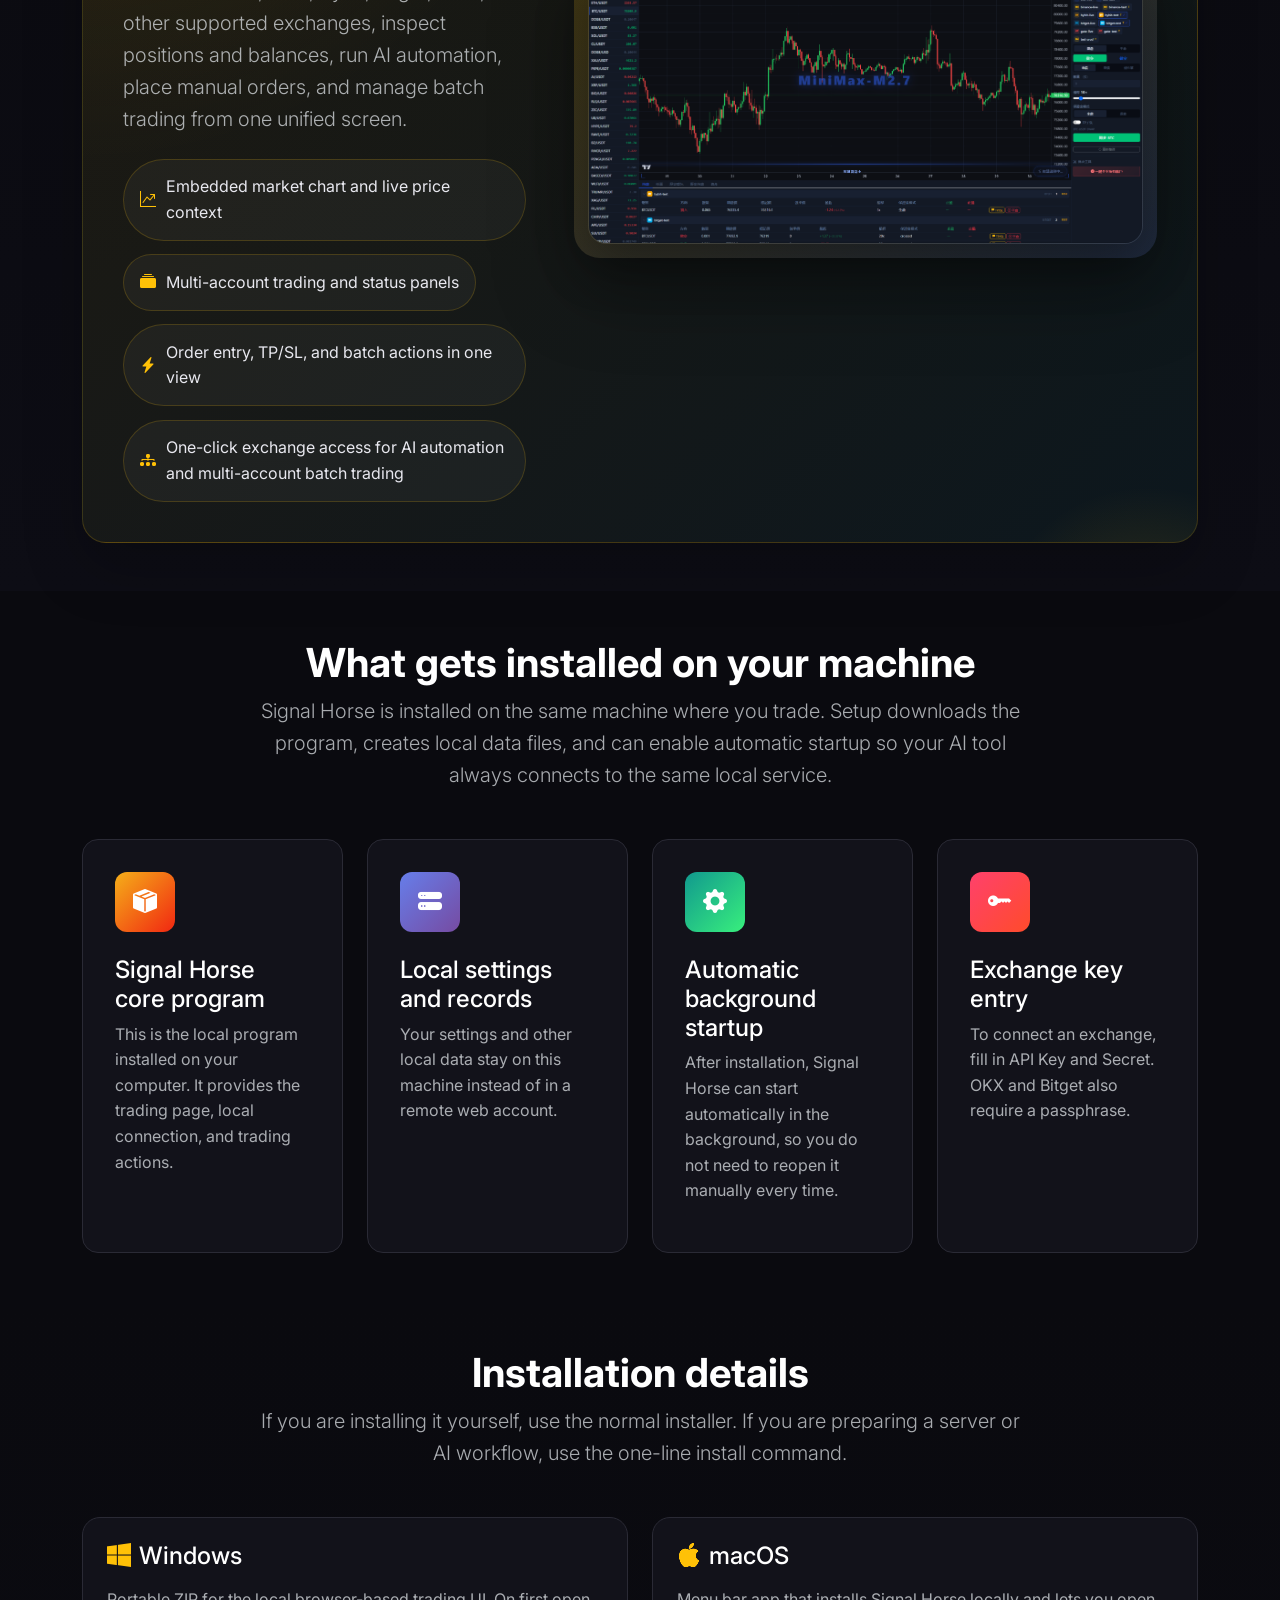
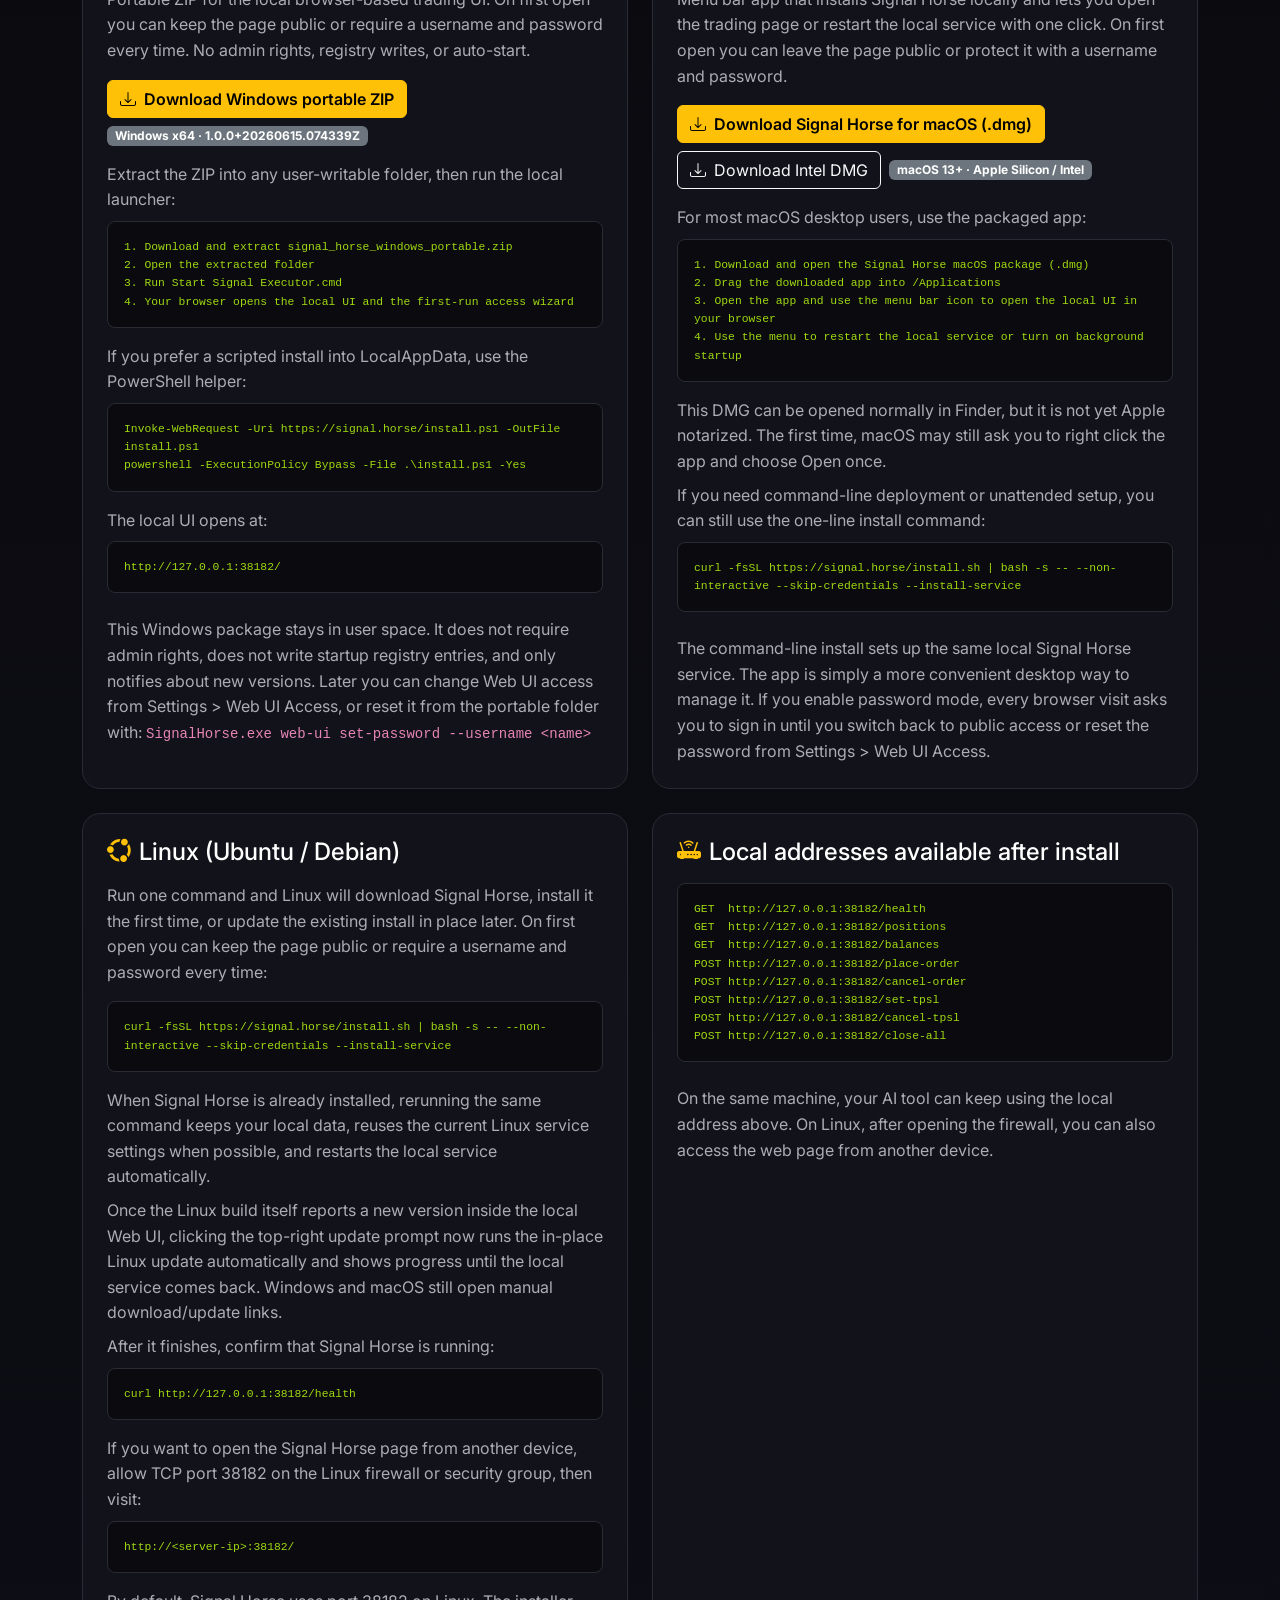
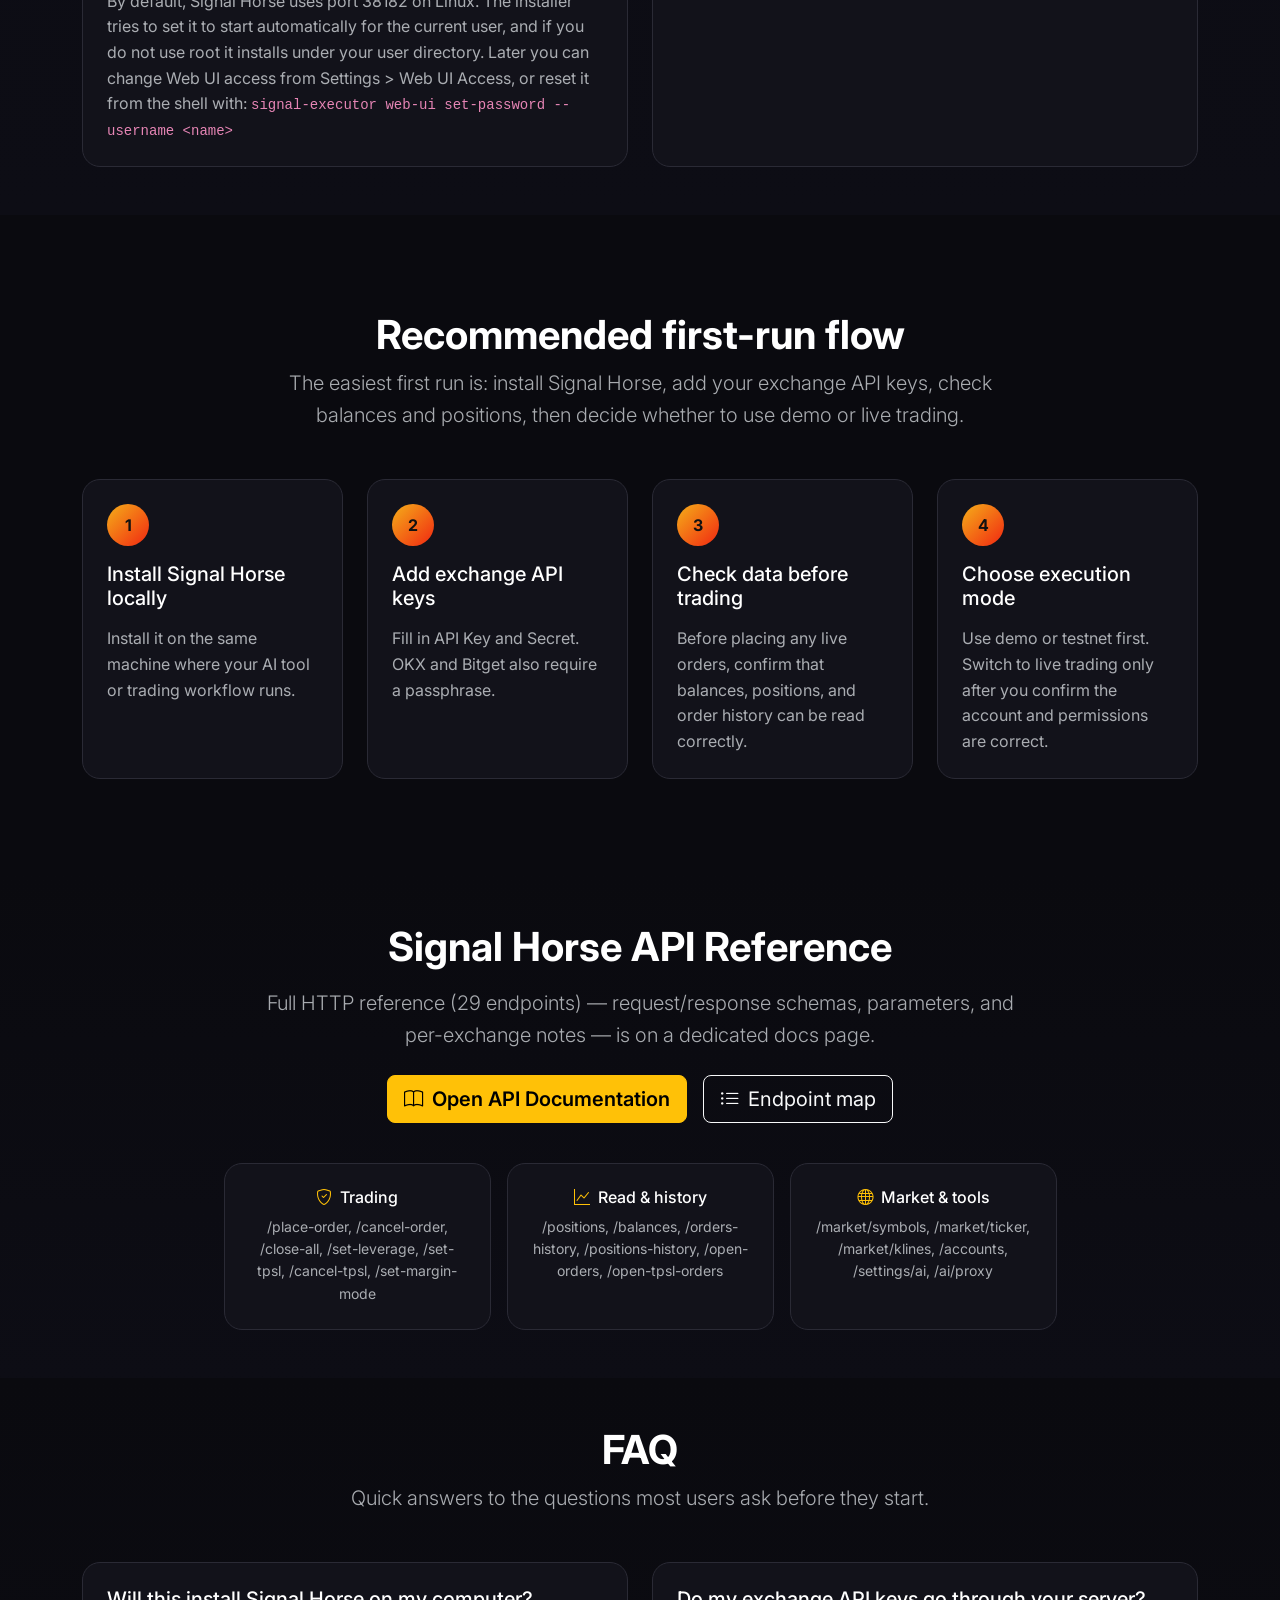
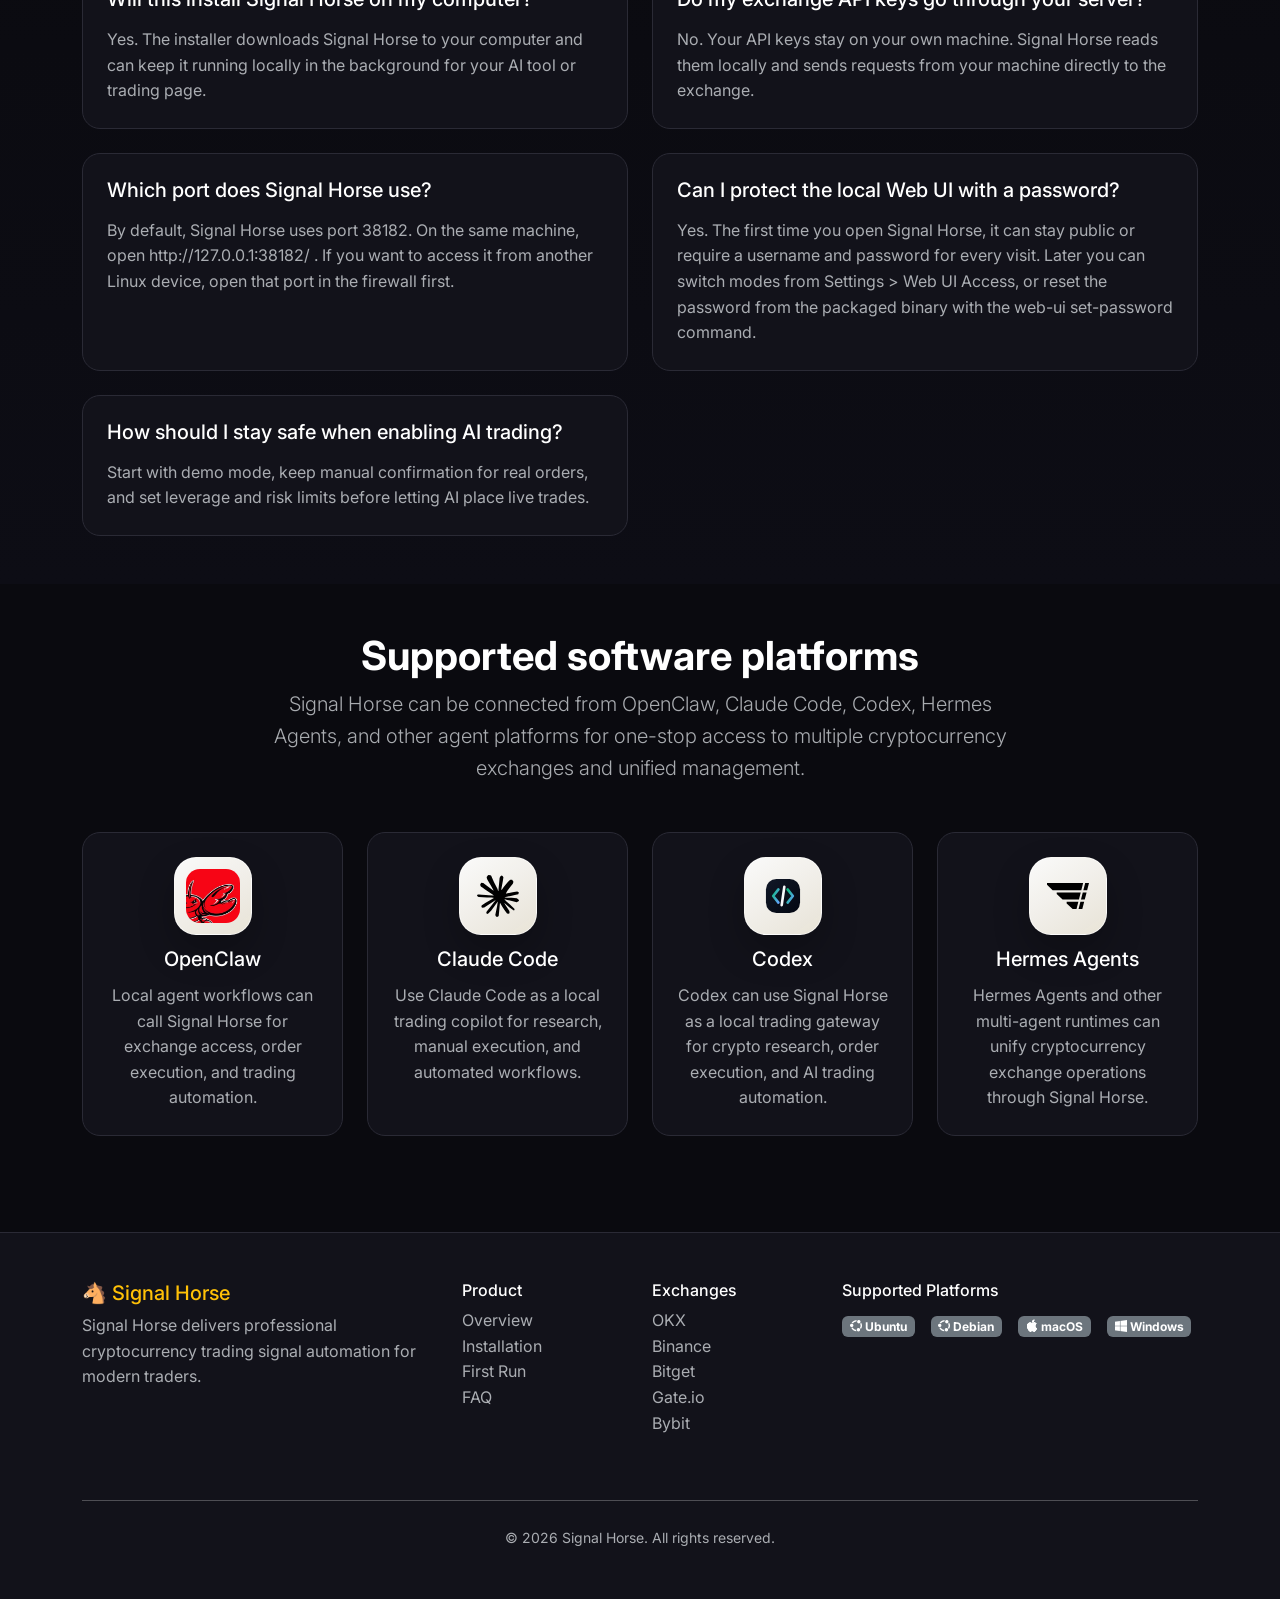
==== commit 6748db21: "Publish Signal Horse release 1.0.166.6954" ====
--- a/index.html
+++ b/index.html
@@ -274,7 +274,7 @@
                     <p class="text-muted">Portable ZIP for the local browser-based trading UI. On first open you can keep the page public or require a username and password every time. No admin rights, registry writes, or auto-start.</p>
                     <div class="d-flex gap-2 flex-wrap mb-3">
                         <a href="https://signal.horse/releases/latest/signal_horse_windows_portable.zip" class="btn btn-warning"><i class="bi bi-download me-2"></i>Download Windows portable ZIP</a>
-                        <span class="badge bg-secondary align-self-center">Windows x64 · 1.0.0+20260611.035207Z</span>
+                        <span class="badge bg-secondary align-self-center">Windows x64 · 1.0.0+20260615.074339Z</span>
                     </div>
                     <p class="text-muted mb-2">Extract the ZIP into any user-writable folder, then run the local launcher:</p>
                     <div class="code-block mb-3">
